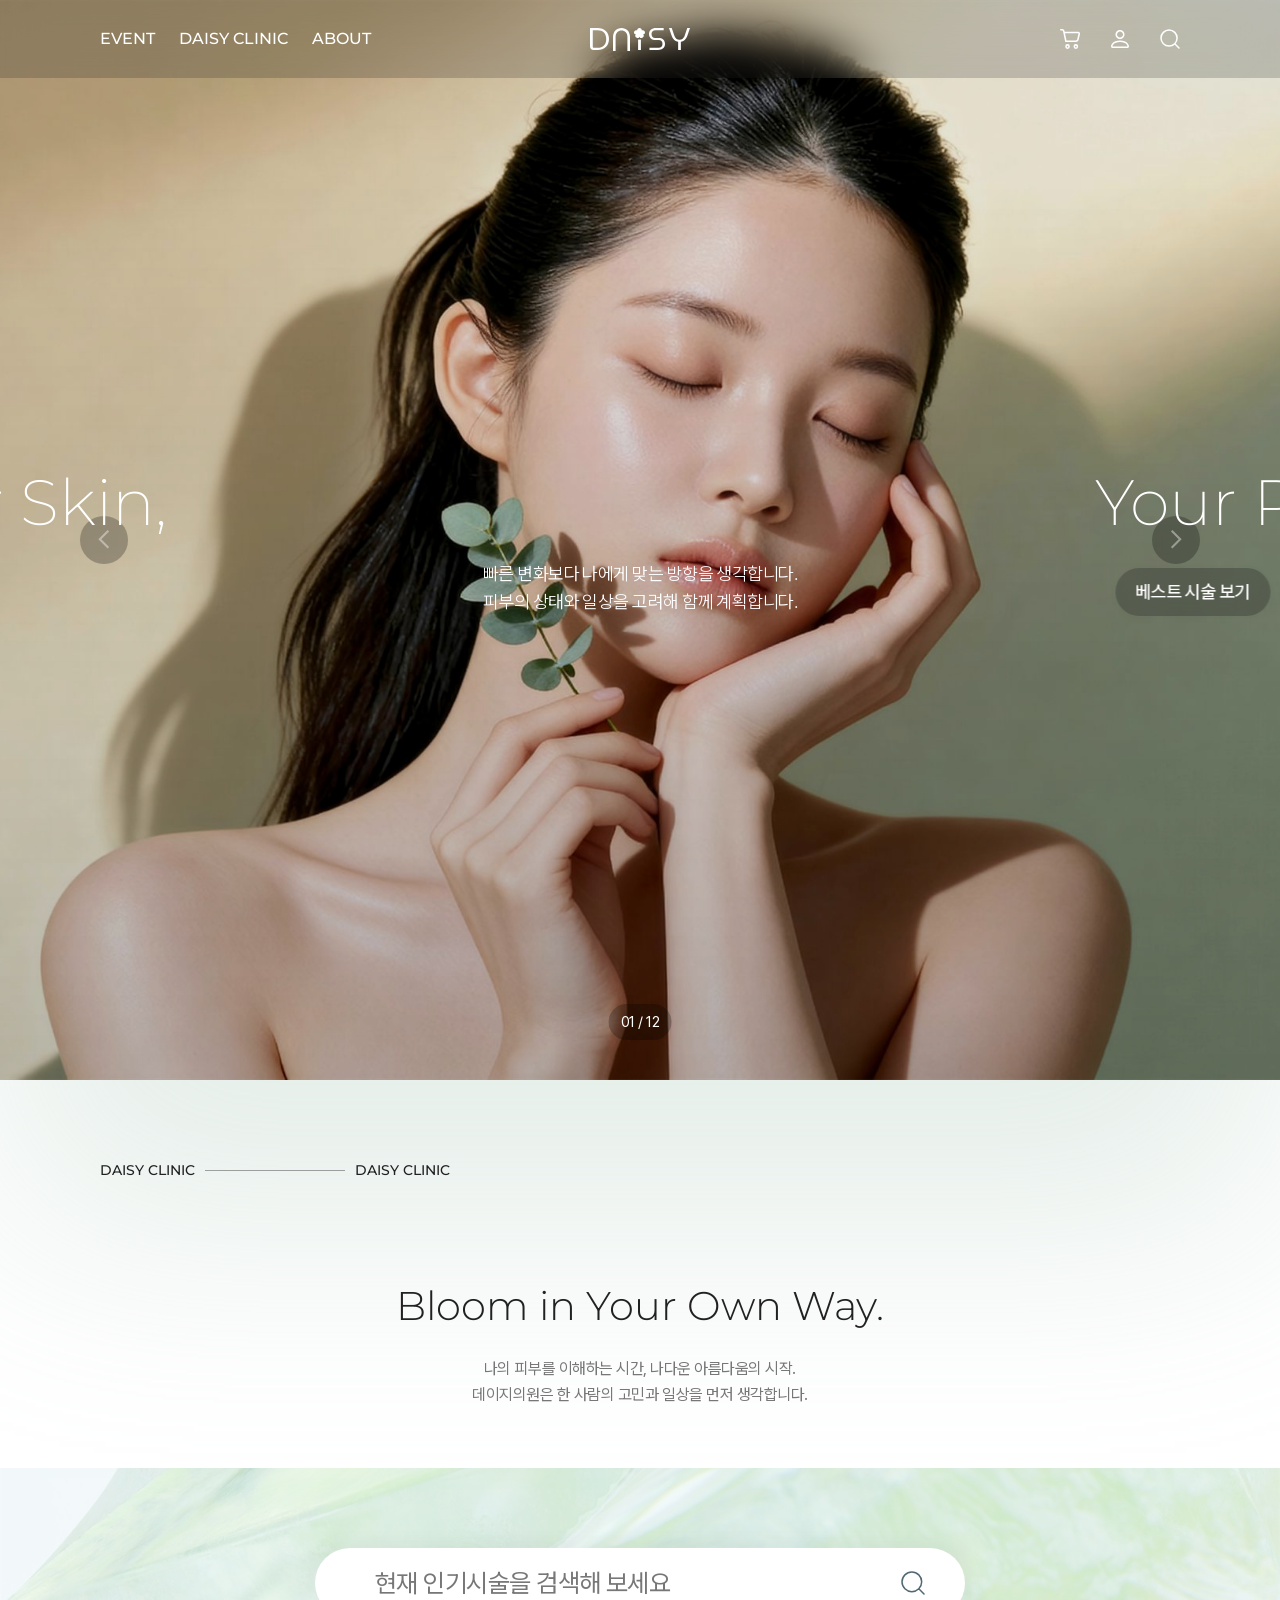
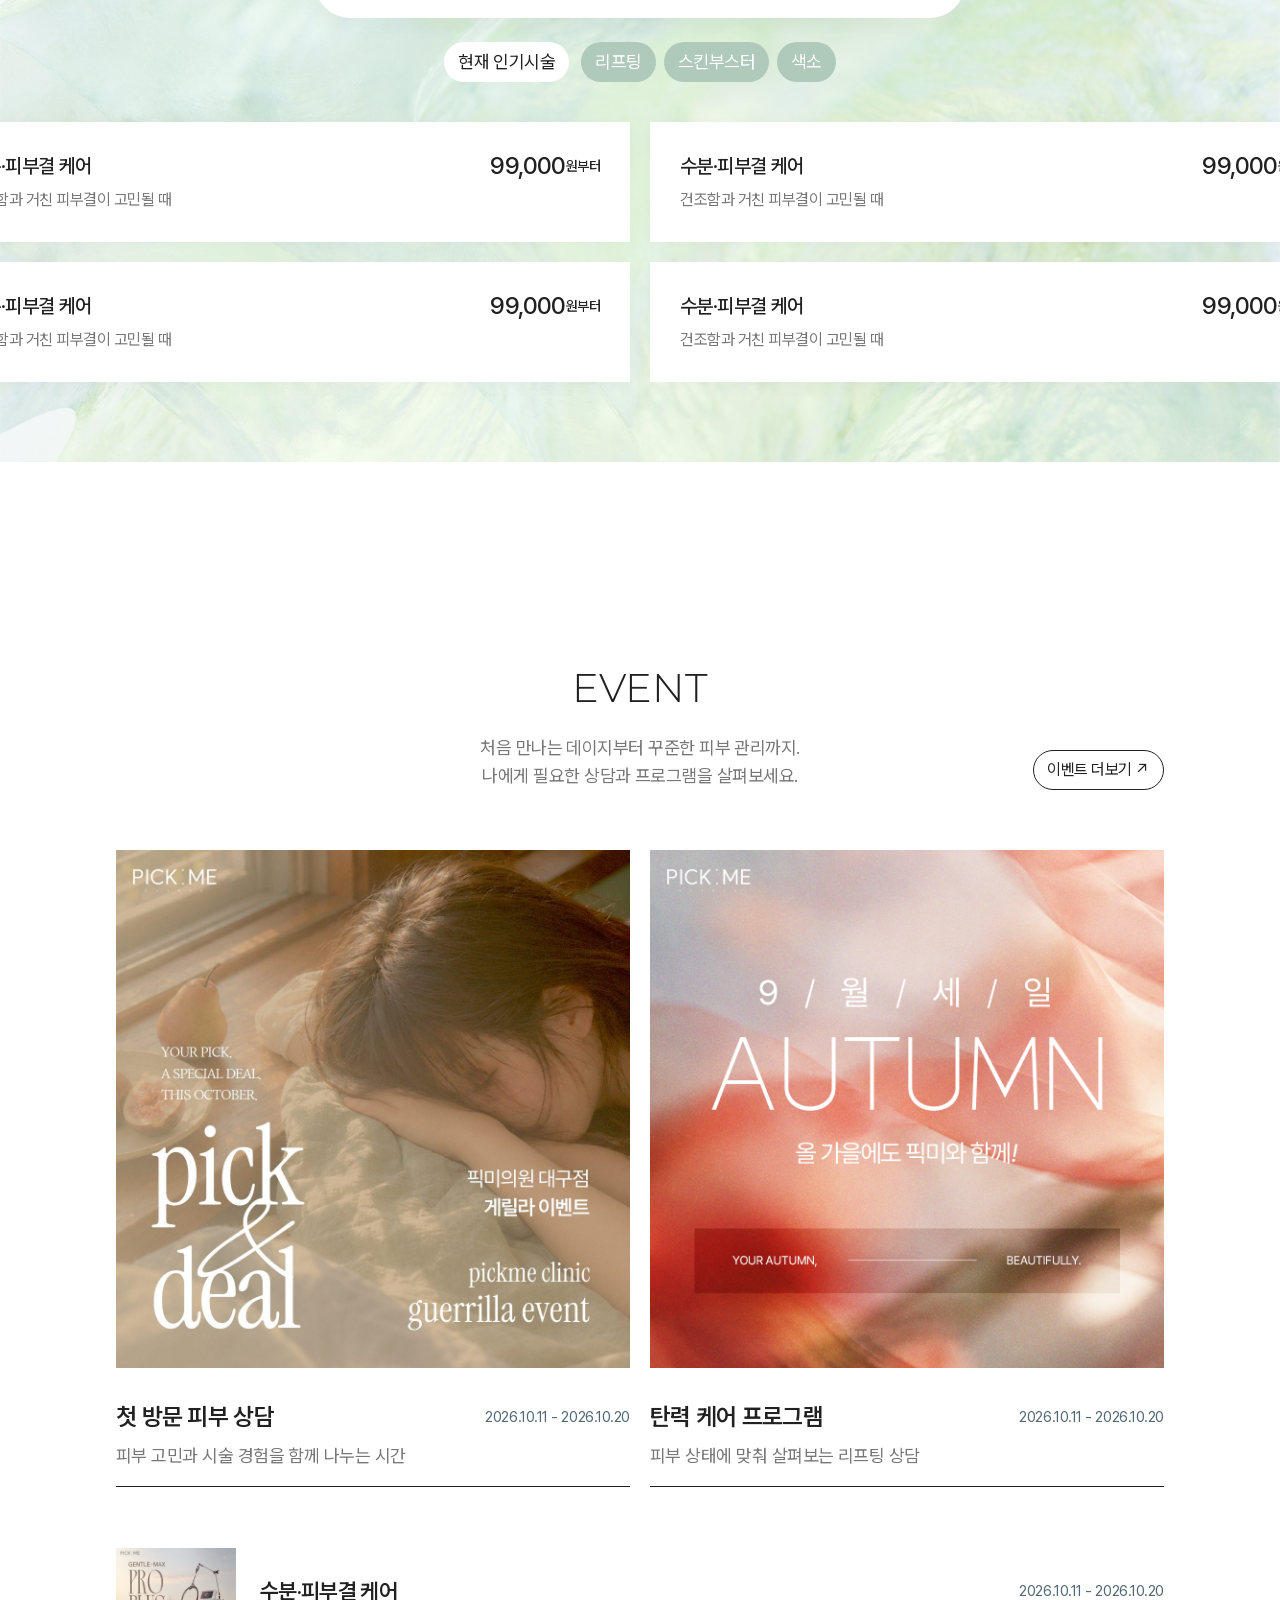
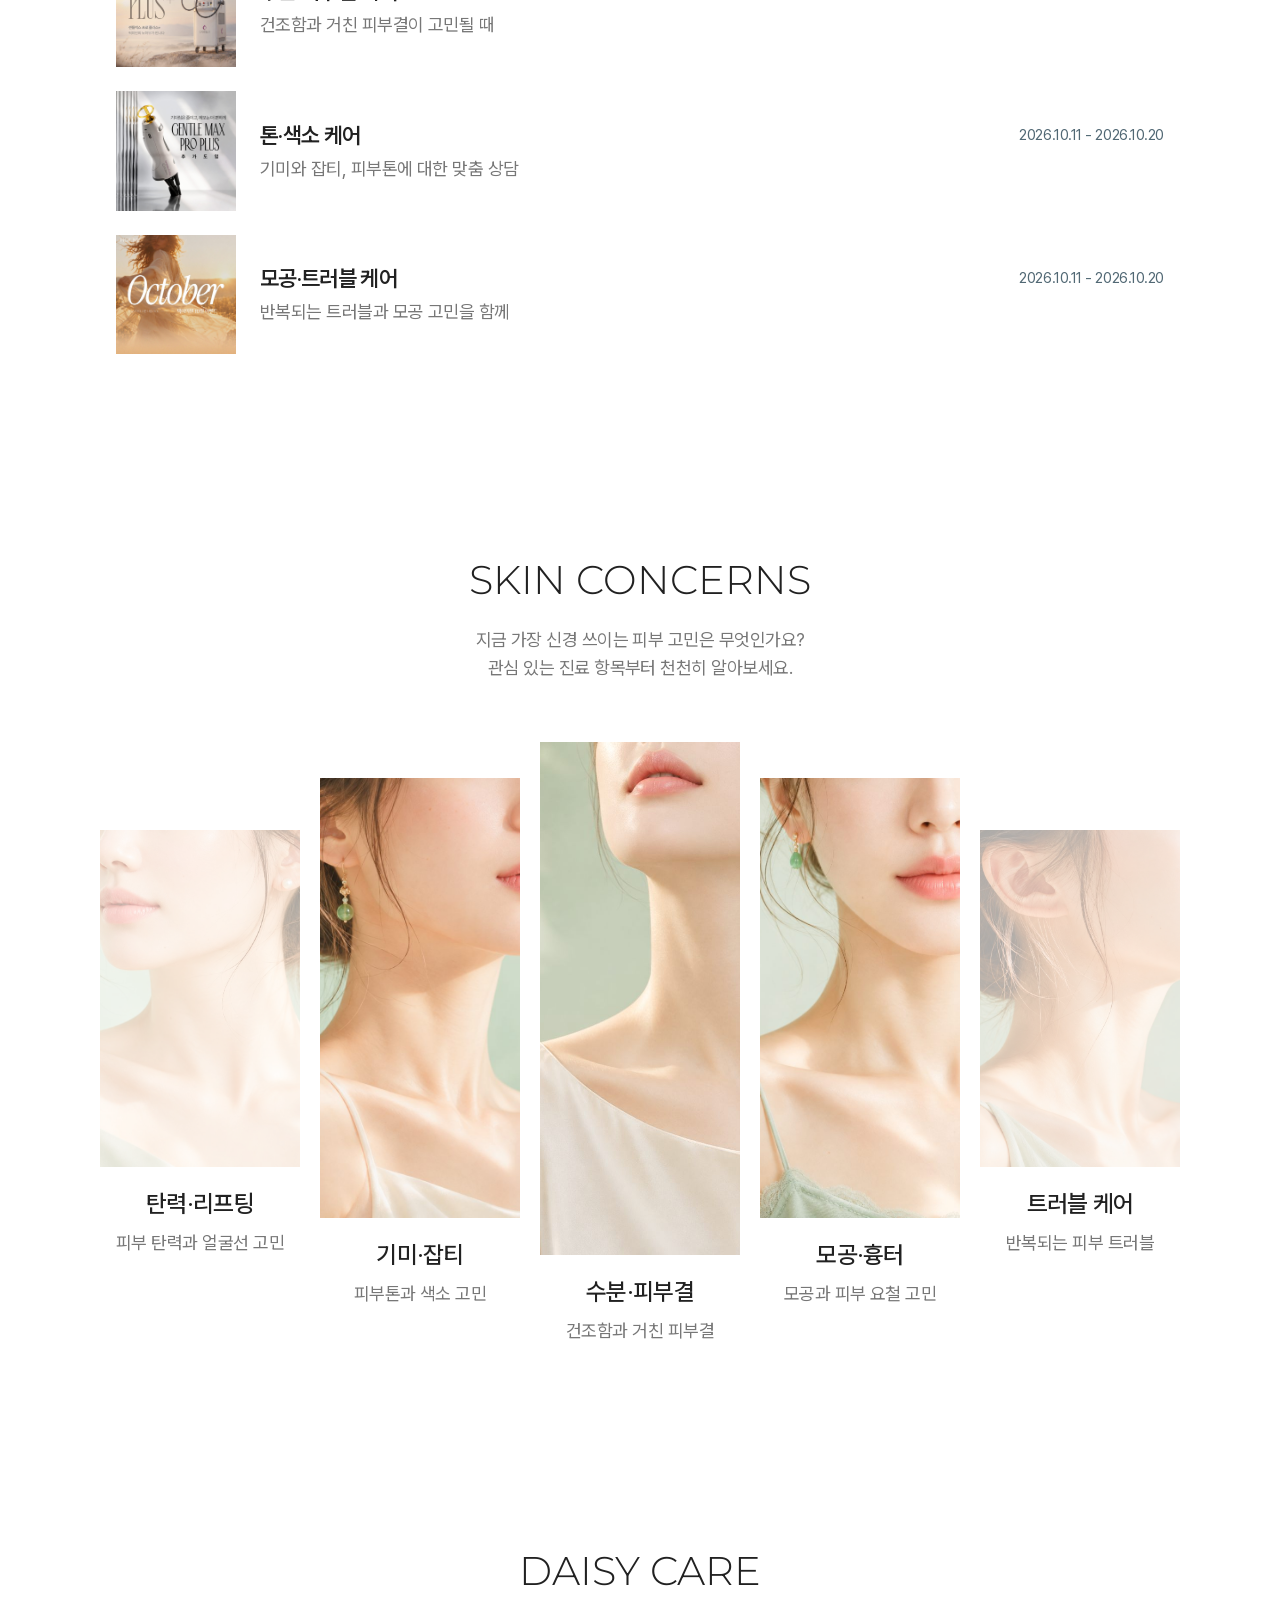
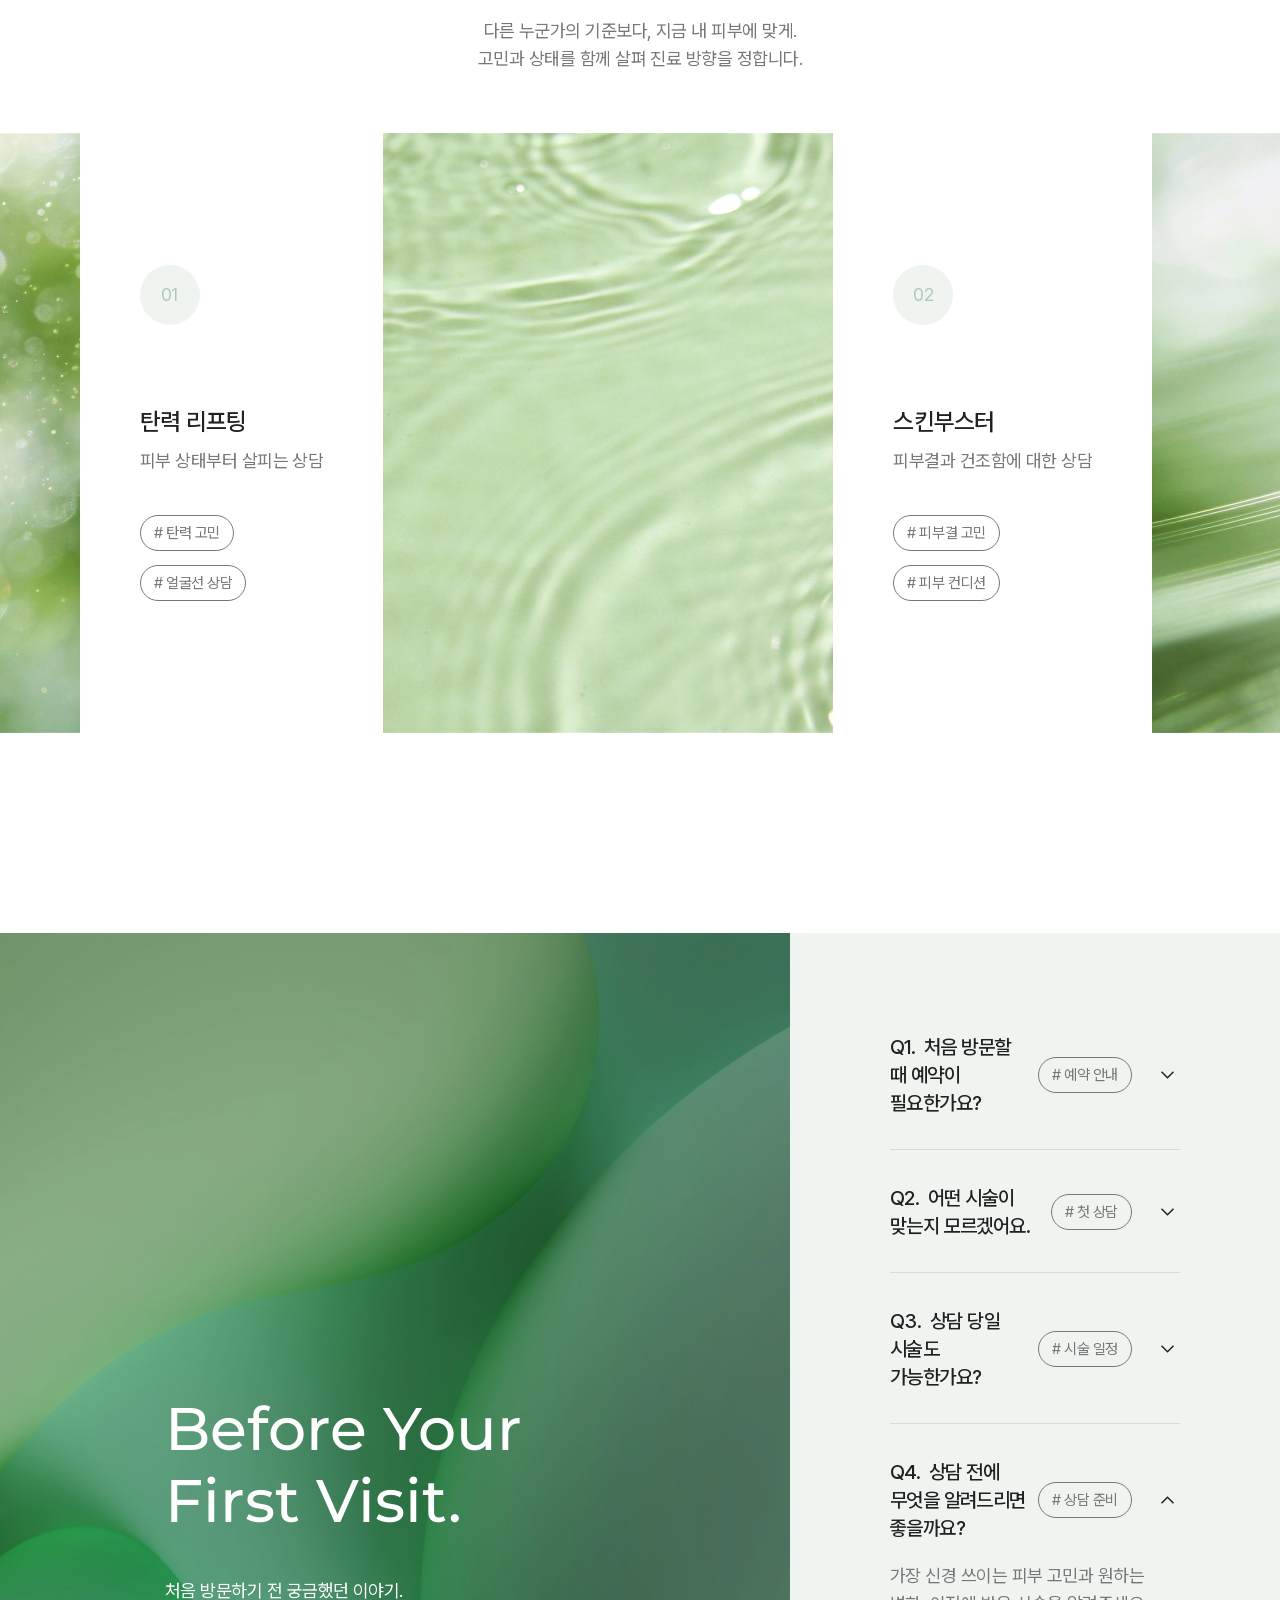
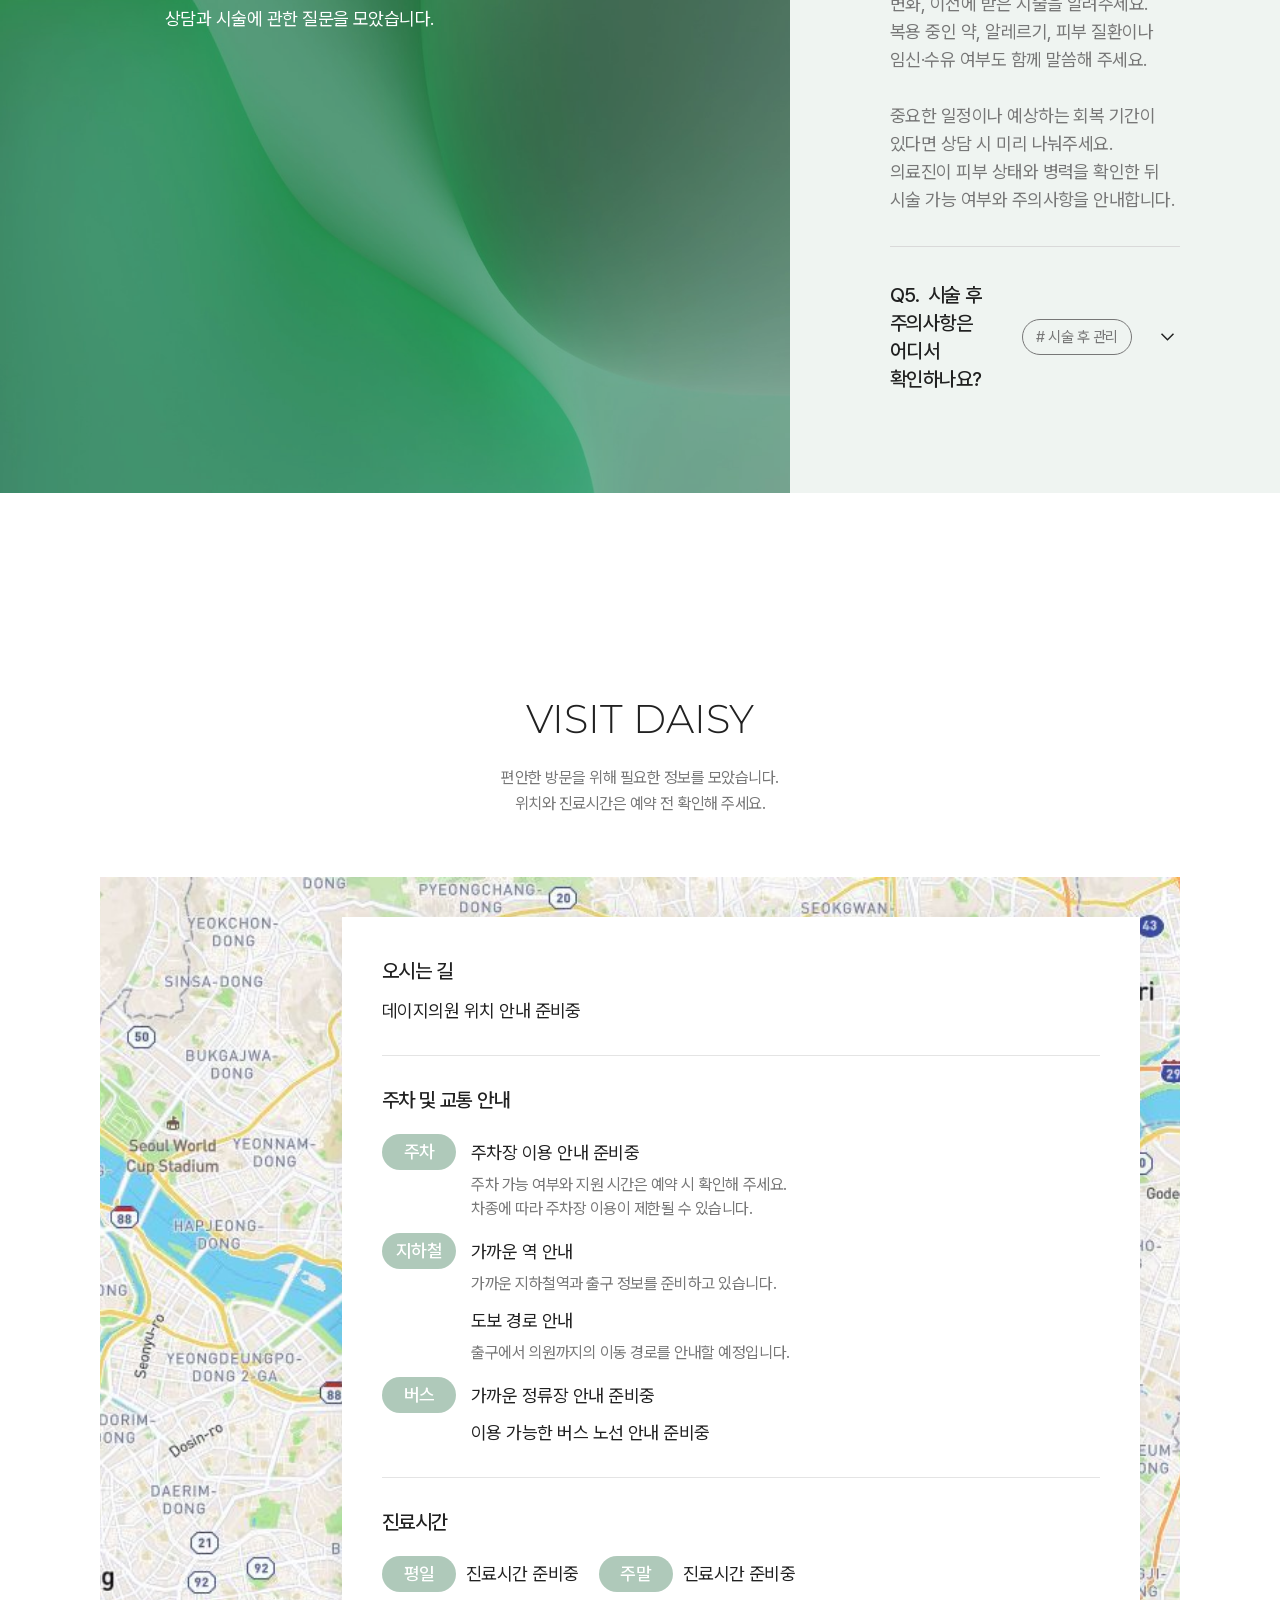
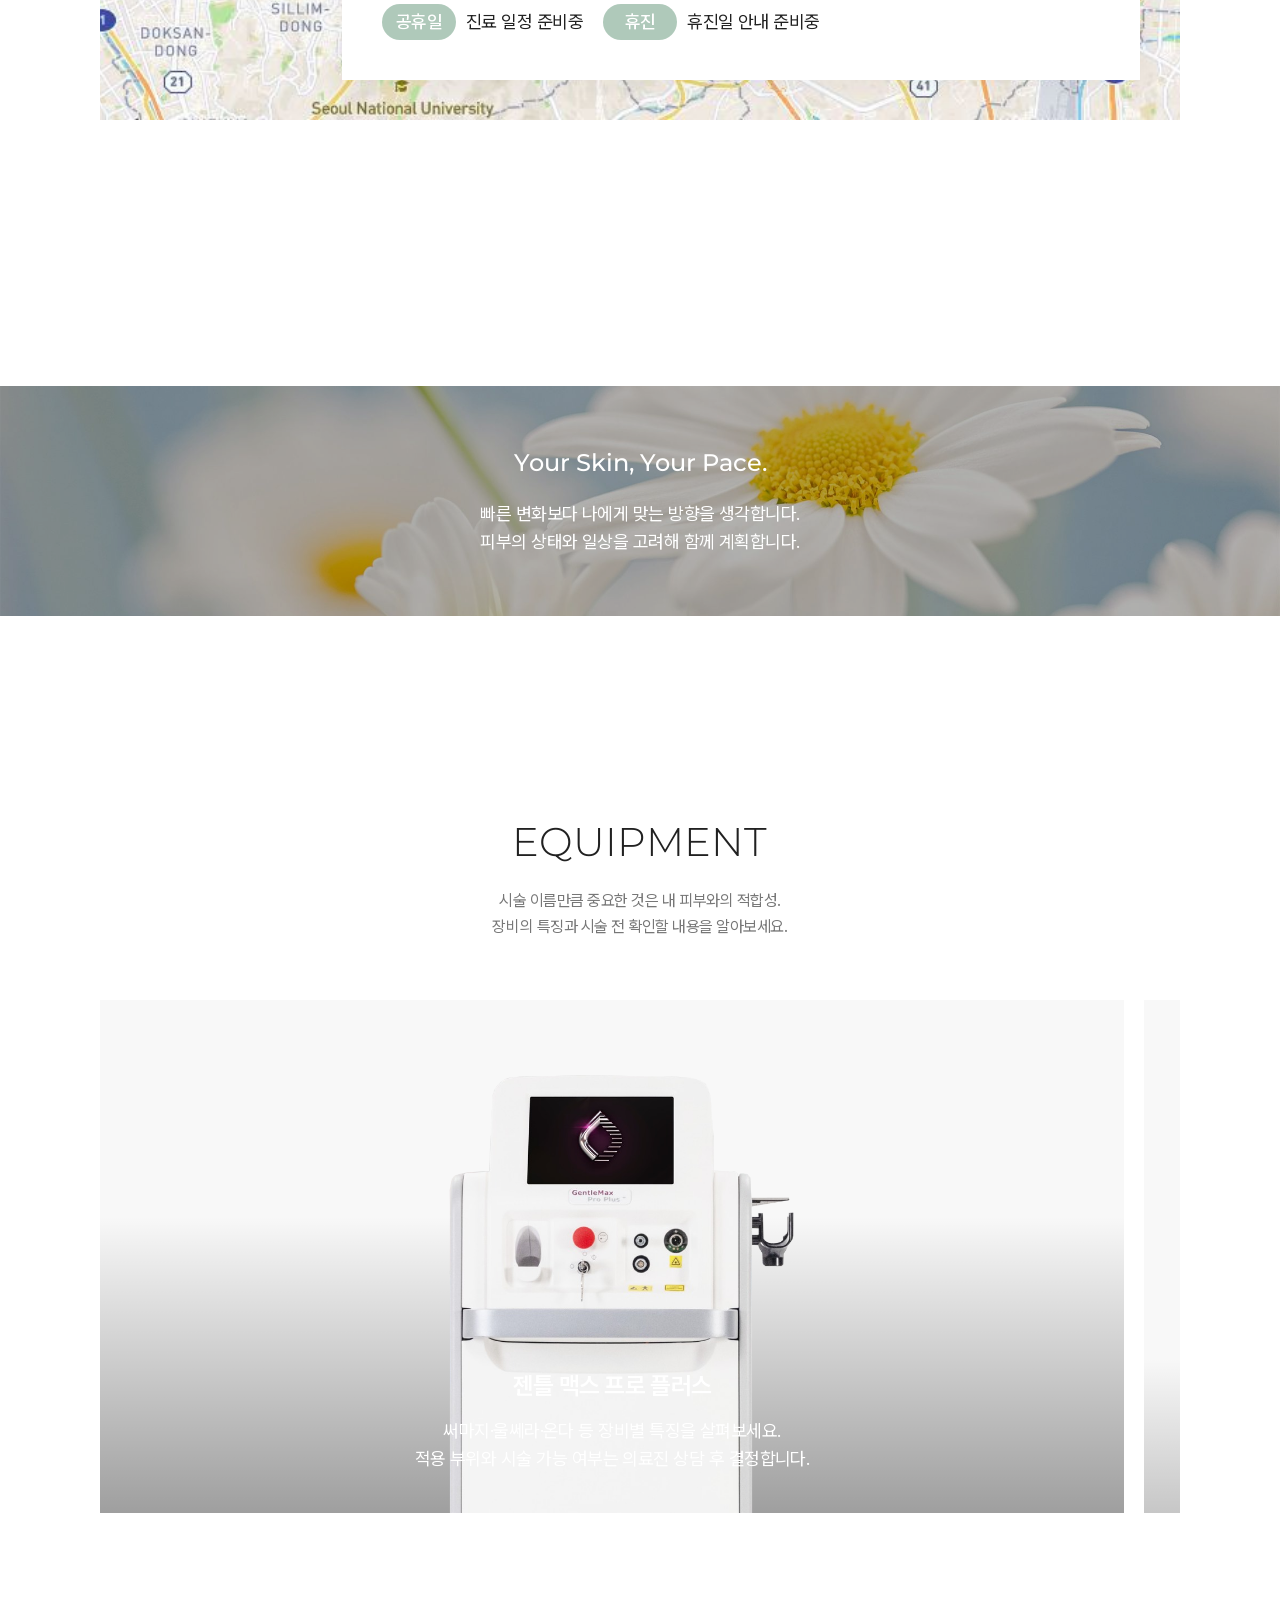
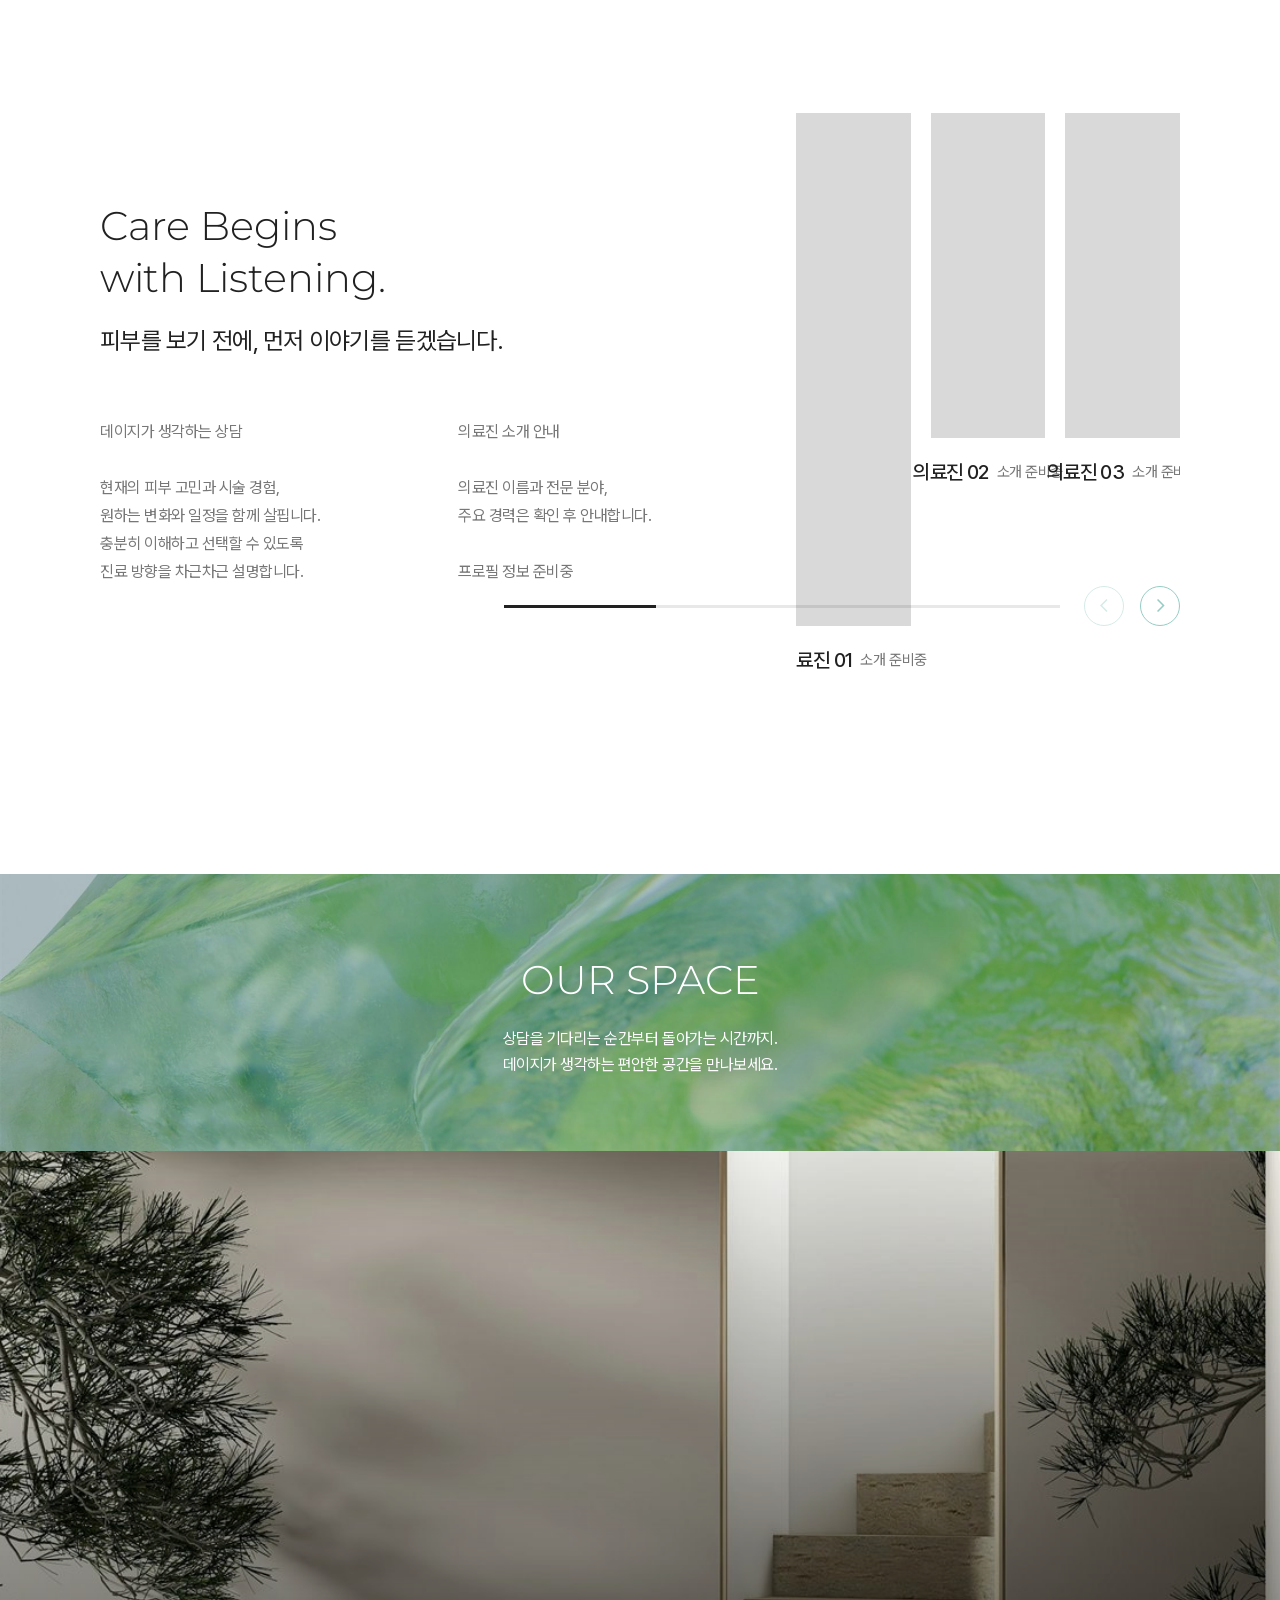
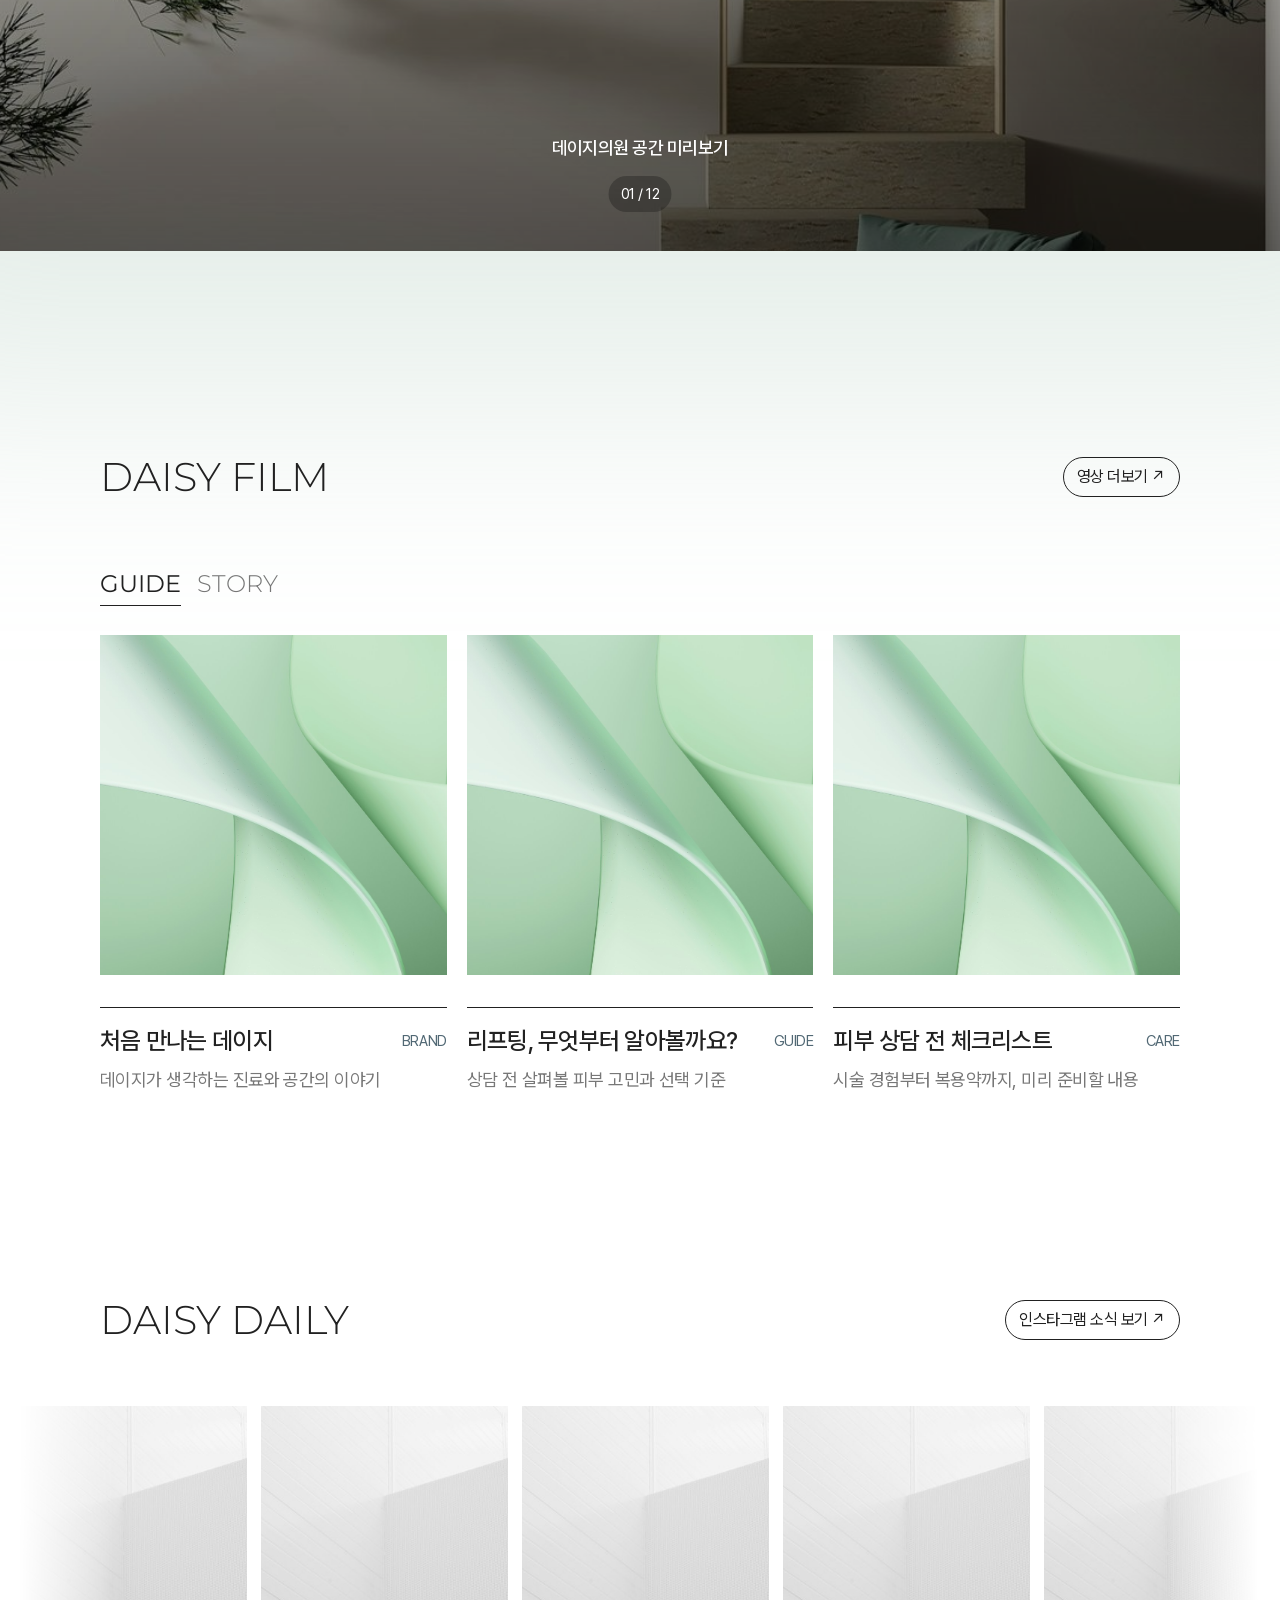
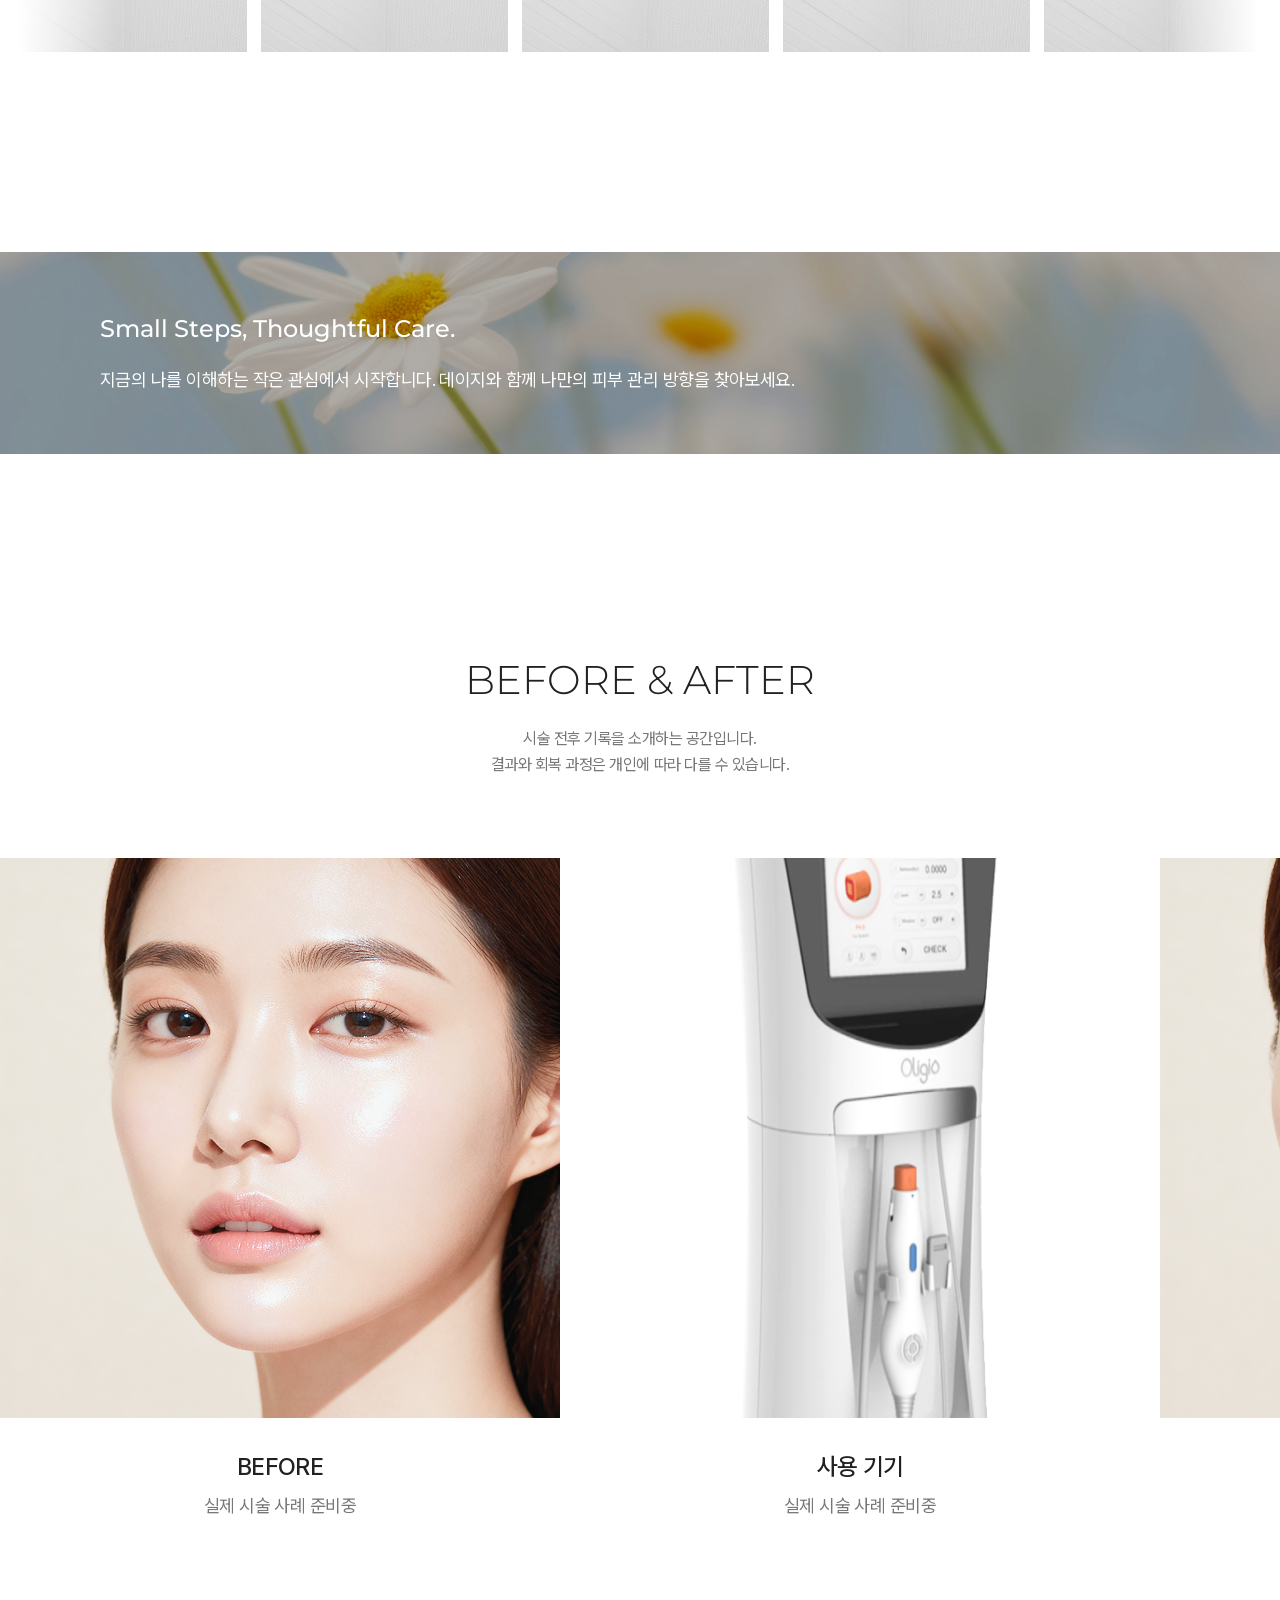
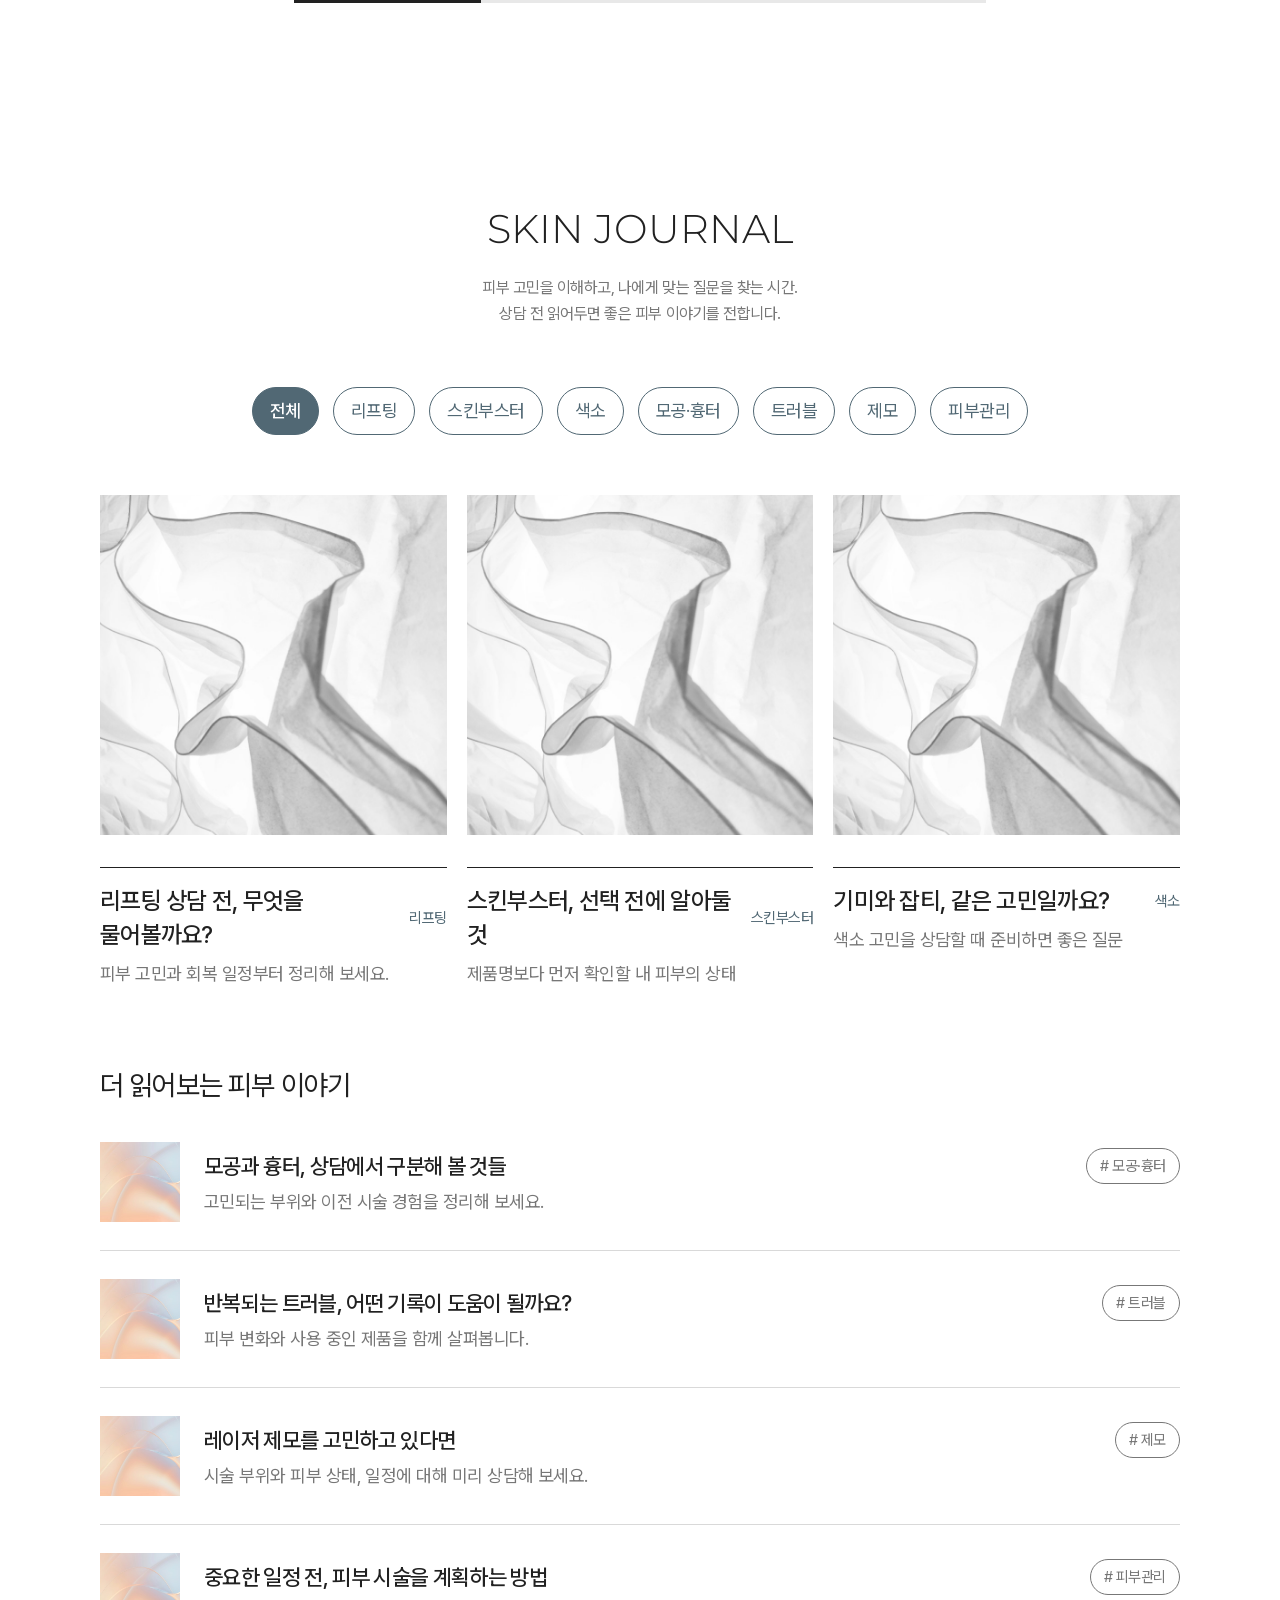
==== html/index.html @ 014fd0fc "최초 커밋" ====
<!doctype html>
<html lang="ko">
<head>
    <meta charset="utf-8">
    <meta http-equiv="X-UA-Compatible" content="IE=edge">
    <meta name="viewport" content="width=device-width, initial-scale=1.0">
    <title>데이지의원</title>
    <meta name="description" content="나의 피부를 이해하는 시간, 나다운 아름다움의 시작. 데이지의원">
    <link rel="stylesheet" href="../assets/style.css">
    <script src="../assets/js/jquery-3.7.1.js"></script>
    <script src="../assets/js/plugin/swiper/swiper.min.js"></script>
    <script src="../assets/js/plugin/lenis/lenis.min.js"></script>
    <script src="../assets/js/daisy.js"></script>
</head>
<body>
    <div id="skipMenu" class="skip-menu">
        <a href="#container">본문 바로가기</a>
    </div>
    <div id="wrapper" class="wrapper">
        <header id="header" class="dy-header">
            <div class="dy-header-bar">
                <nav class="dy-gnb" aria-label="주요 메뉴">
                    <ul class="dy-gnb-list">
                        <li class="dy-gnb-item" data-sub="event"><a href="#event" class="dy-gnb-link">EVENT</a></li>
                        <li class="dy-gnb-item" data-sub="intro"><a href="#intro" class="dy-gnb-link">DAISY CLINIC</a></li>
                        <li class="dy-gnb-item" data-sub="about"><a href="#care" class="dy-gnb-link">ABOUT</a></li>
                    </ul>
                </nav>
                <h1 class="dy-logo">
                    <a href="./index.html" aria-label="데이지의원 홈">
                        <img src="../assets/images/common/logo_01.svg" alt="" class="logo-01">
                        <img src="../assets/images/common/logo_02.svg" alt="" class="logo-02">
                        <img src="../assets/images/common/logo_03.svg" alt="" class="logo-03">
                        <img src="../assets/images/common/logo_04.svg" alt="" class="logo-04">
                        <img src="../assets/images/common/logo_05.svg" alt="" class="logo-05">
                    </a>
                </h1>
                <ul class="dy-util-list">
                    <li><a href="#" class="dy-util-link"><img src="../assets/images/common/ico_cart.svg" alt=""><span class="blind">장바구니</span></a></li>
                    <li><a href="#" class="dy-util-link"><img src="../assets/images/common/ico_user.svg" alt=""><span class="blind">마이페이지</span></a></li>
                    <li><a href="#" class="dy-util-link"><img src="../assets/images/common/ico_search_gnb.svg" alt=""><span class="blind">검색</span></a></li>
                </ul>
            </div>
            <div class="dy-gnb-sub">
                <ul class="dy-gnb-sub-list" data-sub="event">
                    <li class="dy-gnb-sub-item on"><a href="#care">수분·피부결 케어</a></li>
                    <li class="dy-gnb-sub-item"><a href="#care">수분·피부결 케어</a></li>
                    <li class="dy-gnb-sub-item"><a href="#care">수분·피부결 케어</a></li>
                    <li class="dy-gnb-sub-item"><a href="#care">수분·피부결 케어</a></li>
                    <li class="dy-gnb-sub-item"><a href="#care">수분·피부결 케어</a></li>
                </ul>
                <ul class="dy-gnb-sub-list" data-sub="intro">
                    <li class="dy-gnb-sub-item on"><a href="#care">수분·피부결 케어</a></li>
                    <li class="dy-gnb-sub-item"><a href="#care">수분·피부결 케어</a></li>
                    <li class="dy-gnb-sub-item"><a href="#care">수분·피부결 케어</a></li>
                    <li class="dy-gnb-sub-item"><a href="#care">수분·피부결 케어</a></li>
                    <li class="dy-gnb-sub-item"><a href="#care">수분·피부결 케어</a></li>
                </ul>
                <ul class="dy-gnb-sub-list" data-sub="about">
                    <li class="dy-gnb-sub-item on"><a href="#care">수분·피부결 케어</a></li>
                    <li class="dy-gnb-sub-item"><a href="#care">수분·피부결 케어</a></li>
                    <li class="dy-gnb-sub-item"><a href="#care">수분·피부결 케어</a></li>
                    <li class="dy-gnb-sub-item"><a href="#care">수분·피부결 케어</a></li>
                    <li class="dy-gnb-sub-item"><a href="#care">수분·피부결 케어</a></li>
                </ul>
            </div>
        </header>

        <main id="container" class="container">
            <!-- 01 메인 배너 -->
            <section class="sect-dy-visual">
                <div class="swiper-container dy-visual-slider">
                    <ul class="swiper-wrapper dy-visual-list">
                        <li class="swiper-slide dy-visual-item"><img src="../assets/images/main/main_visual.jpg" alt="데이지의원 메인 비주얼"></li>
                        <li class="swiper-slide dy-visual-item"><img src="../assets/images/main/main_visual.jpg" alt="데이지의원 메인 비주얼"></li>
                        <li class="swiper-slide dy-visual-item"><img src="../assets/images/main/main_visual.jpg" alt="데이지의원 메인 비주얼"></li>
                        <li class="swiper-slide dy-visual-item"><img src="../assets/images/main/main_visual.jpg" alt="데이지의원 메인 비주얼"></li>
                        <li class="swiper-slide dy-visual-item"><img src="../assets/images/main/main_visual.jpg" alt="데이지의원 메인 비주얼"></li>
                        <li class="swiper-slide dy-visual-item"><img src="../assets/images/main/main_visual.jpg" alt="데이지의원 메인 비주얼"></li>
                        <li class="swiper-slide dy-visual-item"><img src="../assets/images/main/main_visual.jpg" alt="데이지의원 메인 비주얼"></li>
                        <li class="swiper-slide dy-visual-item"><img src="../assets/images/main/main_visual.jpg" alt="데이지의원 메인 비주얼"></li>
                        <li class="swiper-slide dy-visual-item"><img src="../assets/images/main/main_visual.jpg" alt="데이지의원 메인 비주얼"></li>
                        <li class="swiper-slide dy-visual-item"><img src="../assets/images/main/main_visual.jpg" alt="데이지의원 메인 비주얼"></li>
                        <li class="swiper-slide dy-visual-item"><img src="../assets/images/main/main_visual.jpg" alt="데이지의원 메인 비주얼"></li>
                        <li class="swiper-slide dy-visual-item"><img src="../assets/images/main/main_visual.jpg" alt="데이지의원 메인 비주얼"></li>
                    </ul>
                </div>
                <button type="button" class="dy-visual-btn dy-visual-prev"><span class="blind">이전 배너</span></button>
                <button type="button" class="dy-visual-btn dy-visual-next"><span class="blind">다음 배너</span></button>
                <p class="dy-count dy-visual-count"><span class="cur">01</span> / <span class="total">12</span></p>
                <div class="dy-visual-txt">
                    <div class="dy-visual-tit">
                        <p class="tit">Your Skin,</p>
                        <p class="tit">Your Pace.</p>
                    </div>
                    <p class="txt">빠른 변화보다 나에게 맞는 방향을 생각합니다.<br>피부의 상태와 일상을 고려해 함께 계획합니다.</p>
                    <div class="dy-visual-btn-area">
                        <a href="#event" class="dy-btn-glass dy-btn-glass-dark">베스트 시술 보기</a>
                        <a href="#visit" class="dy-btn-glass dy-btn-glass-white">상담 예약하기</a>
                    </div>
                </div>
            </section>

            <div class="dy-brand-line" aria-hidden="true">
                <span>DAISY CLINIC</span>
                <i></i>
                <span>DAISY CLINIC</span>
            </div>

            <!-- 02 의원 소개 -->
            <section id="intro" class="sect-dy-intro">
                <div class="dy-tit-area">
                    <h2 class="dy-tit">Bloom in Your Own Way.</h2>
                    <p class="dy-sub dy-sub-sm">나의 피부를 이해하는 시간, 나다운 아름다움의 시작.<br>데이지의원은 한 사람의 고민과 일상을 먼저 생각합니다.</p>
                </div>
                <div class="dy-intro-area">
                    <img src="../assets/images/main/intro_bg.jpg" alt="" class="dy-intro-bg">
                    <div class="dy-intro-search-area">
                        <form class="dy-search" action="#" onsubmit="return false;">
                            <label for="dySearch" class="blind">인기시술 검색</label>
                            <input type="text" id="dySearch" class="dy-search-inp" placeholder="현재 인기시술을 검색해 보세요">
                            <button type="submit" class="dy-search-btn"><img src="../assets/images/common/ico_search.svg" alt="검색"></button>
                        </form>
                        <div class="dy-chip-area">
                            <span class="dy-chip dy-chip-white">현재 인기시술</span>
                            <ul class="dy-chip-list">
                                <li><button type="button" class="dy-chip dy-chip-sage">리프팅</button></li>
                                <li><button type="button" class="dy-chip dy-chip-sage">스킨부스터</button></li>
                                <li><button type="button" class="dy-chip dy-chip-sage">색소</button></li>
                            </ul>
                        </div>
                    </div>
                    <ul class="dy-price-list">
                        <li class="dy-price-item">
                            <div class="dy-price-head">
                                <p class="tit">수분·피부결 케어</p>
                                <p class="price"><strong>99,000</strong><span>원부터</span></p>
                            </div>
                            <p class="txt">건조함과 거친 피부결이 고민될 때</p>
                        </li>
                        <li class="dy-price-item">
                            <div class="dy-price-head">
                                <p class="tit">수분·피부결 케어</p>
                                <p class="price"><strong>99,000</strong><span>원부터</span></p>
                            </div>
                            <p class="txt">건조함과 거친 피부결이 고민될 때</p>
                        </li>
                        <li class="dy-price-item">
                            <div class="dy-price-head">
                                <p class="tit">수분·피부결 케어</p>
                                <p class="price"><strong>99,000</strong><span>원부터</span></p>
                            </div>
                            <p class="txt">건조함과 거친 피부결이 고민될 때</p>
                        </li>
                        <li class="dy-price-item">
                            <div class="dy-price-head">
                                <p class="tit">수분·피부결 케어</p>
                                <p class="price"><strong>99,000</strong><span>원부터</span></p>
                            </div>
                            <p class="txt">건조함과 거친 피부결이 고민될 때</p>
                        </li>
                    </ul>
                </div>
            </section>

            <!-- 03 이벤트 -->
            <section id="event" class="sect-dy-event">
                <div class="dy-event-inner">
                    <div class="dy-tit-area dy-event-head">
                        <h2 class="dy-tit">EVENT</h2>
                        <p class="dy-sub">처음 만나는 데이지부터 꾸준한 피부 관리까지.<br>나에게 필요한 상담과 프로그램을 살펴보세요.</p>
                        <a href="#" class="dy-btn-line">이벤트 더보기 ↗</a>
                    </div>
                    <div class="swiper-container dy-event-slider">
                        <ul class="swiper-wrapper dy-event-list">
                            <li class="swiper-slide dy-event-item">
                                <a href="#">
                                    <div class="img-area"><img src="../assets/images/main/event_card01.jpg" alt="첫 방문 피부 상담"></div>
                                    <div class="txt-area">
                                        <div class="top"><p class="tit">첫 방문 피부 상담</p><span class="date">2026.10.11 - 2026.10.20</span></div>
                                        <p class="txt">피부 고민과 시술 경험을 함께 나누는 시간</p>
                                    </div>
                                </a>
                            </li>
                            <li class="swiper-slide dy-event-item">
                                <a href="#">
                                    <div class="img-area"><img src="../assets/images/main/event_card02.png" alt="탄력 케어 프로그램"></div>
                                    <div class="txt-area">
                                        <div class="top"><p class="tit">탄력 케어 프로그램</p><span class="date">2026.10.11 - 2026.10.20</span></div>
                                        <p class="txt">피부 상태에 맞춰 살펴보는 리프팅 상담</p>
                                    </div>
                                </a>
                            </li>
                            <li class="swiper-slide dy-event-item">
                                <a href="#">
                                    <div class="img-area"><img src="../assets/images/main/event_card02.png" alt="탄력 케어 프로그램"></div>
                                    <div class="txt-area">
                                        <div class="top"><p class="tit">탄력 케어 프로그램</p><span class="date">2026.10.11 - 2026.10.20</span></div>
                                        <p class="txt">피부 상태에 맞춰 살펴보는 리프팅 상담</p>
                                    </div>
                                </a>
                            </li>
                            <li class="swiper-slide dy-event-item">
                                <a href="#">
                                    <div class="img-area"><img src="../assets/images/main/event_card01.jpg" alt="첫 방문 피부 상담"></div>
                                    <div class="txt-area">
                                        <div class="top"><p class="tit">첫 방문 피부 상담</p><span class="date">2026.10.11 - 2026.10.20</span></div>
                                        <p class="txt">피부 고민과 시술 경험을 함께 나누는 시간</p>
                                    </div>
                                </a>
                            </li>
                            <li class="swiper-slide dy-event-item">
                                <a href="#">
                                    <div class="img-area"><img src="../assets/images/main/event_card01.jpg" alt="첫 방문 피부 상담"></div>
                                    <div class="txt-area">
                                        <div class="top"><p class="tit">첫 방문 피부 상담</p><span class="date">2026.10.11 - 2026.10.20</span></div>
                                        <p class="txt">피부 고민과 시술 경험을 함께 나누는 시간</p>
                                    </div>
                                </a>
                            </li>
                            <li class="swiper-slide dy-event-item">
                                <a href="#">
                                    <div class="img-area"><img src="../assets/images/main/event_card02.png" alt="탄력 케어 프로그램"></div>
                                    <div class="txt-area">
                                        <div class="top"><p class="tit">탄력 케어 프로그램</p><span class="date">2026.10.11 - 2026.10.20</span></div>
                                        <p class="txt">피부 상태에 맞춰 살펴보는 리프팅 상담</p>
                                    </div>
                                </a>
                            </li>
                        </ul>
                    </div>
                    <ul class="dy-event-row-list">
                        <li class="dy-event-row">
                            <a href="#">
                                <div class="img-area"><img src="../assets/images/main/event_row01.jpg" alt="수분·피부결 케어"></div>
                                <div class="txt-area">
                                    <div class="top"><p class="tit">수분·피부결 케어</p><span class="date">2026.10.11 - 2026.10.20</span></div>
                                    <p class="txt">건조함과 거친 피부결이 고민될 때</p>
                                </div>
                            </a>
                        </li>
                        <li class="dy-event-row">
                            <a href="#">
                                <div class="img-area"><img src="../assets/images/main/event_row02.jpg" alt="톤·색소 케어"></div>
                                <div class="txt-area">
                                    <div class="top"><p class="tit">톤·색소 케어</p><span class="date">2026.10.11 - 2026.10.20</span></div>
                                    <p class="txt">기미와 잡티, 피부톤에 대한 맞춤 상담</p>
                                </div>
                            </a>
                        </li>
                        <li class="dy-event-row">
                            <a href="#">
                                <div class="img-area"><img src="../assets/images/main/event_row03.jpg" alt="모공·트러블 케어"></div>
                                <div class="txt-area">
                                    <div class="top"><p class="tit">모공·트러블 케어</p><span class="date">2026.10.11 - 2026.10.20</span></div>
                                    <p class="txt">반복되는 트러블과 모공 고민을 함께</p>
                                </div>
                            </a>
                        </li>
                    </ul>
                </div>
            </section>

            <!-- 04 피부 고민별 진료 -->
            <section class="sect-dy-concern">
                <div class="dy-inner">
                    <div class="dy-tit-area">
                        <h2 class="dy-tit">SKIN CONCERNS</h2>
                        <p class="dy-sub">지금 가장 신경 쓰이는 피부 고민은 무엇인가요?<br>관심 있는 진료 항목부터 천천히 알아보세요.</p>
                    </div>
                    <div class="swiper-container dy-concern-slider">
                        <ul class="swiper-wrapper dy-concern-list">
                            <li class="swiper-slide dy-concern-item">
                                <a href="#">
                                    <div class="img-area"><img src="../assets/images/main/concern_01.jpg" alt="탄력·리프팅"></div>
                                    <div class="txt-area"><p class="tit">탄력·리프팅</p><p class="txt">피부 탄력과 얼굴선 고민</p></div>
                                </a>
                            </li>
                            <li class="swiper-slide dy-concern-item">
                                <a href="#">
                                    <div class="img-area"><img src="../assets/images/main/concern_02.jpg" alt="기미·잡티"></div>
                                    <div class="txt-area"><p class="tit">기미·잡티</p><p class="txt">피부톤과 색소 고민</p></div>
                                </a>
                            </li>
                            <li class="swiper-slide dy-concern-item">
                                <a href="#">
                                    <div class="img-area"><img src="../assets/images/main/concern_03.jpg" alt="수분·피부결"></div>
                                    <div class="txt-area"><p class="tit">수분·피부결</p><p class="txt">건조함과 거친 피부결</p></div>
                                </a>
                            </li>
                            <li class="swiper-slide dy-concern-item">
                                <a href="#">
                                    <div class="img-area"><img src="../assets/images/main/concern_04.jpg" alt="모공·흉터"></div>
                                    <div class="txt-area"><p class="tit">모공·흉터</p><p class="txt">모공과 피부 요철 고민</p></div>
                                </a>
                            </li>
                            <li class="swiper-slide dy-concern-item">
                                <a href="#">
                                    <div class="img-area"><img src="../assets/images/main/concern_05.jpg" alt="트러블 케어"></div>
                                    <div class="txt-area"><p class="tit">트러블 케어</p><p class="txt">반복되는 피부 트러블</p></div>
                                </a>
                            </li>
                            <li class="swiper-slide dy-concern-item">
                                <a href="#">
                                    <div class="img-area"><img src="../assets/images/main/concern_01.jpg" alt="탄력·리프팅"></div>
                                    <div class="txt-area"><p class="tit">탄력·리프팅</p><p class="txt">피부 탄력과 얼굴선 고민</p></div>
                                </a>
                            </li>
                            <li class="swiper-slide dy-concern-item">
                                <a href="#">
                                    <div class="img-area"><img src="../assets/images/main/concern_02.jpg" alt="기미·잡티"></div>
                                    <div class="txt-area"><p class="tit">기미·잡티</p><p class="txt">피부톤과 색소 고민</p></div>
                                </a>
                            </li>
                            <li class="swiper-slide dy-concern-item">
                                <a href="#">
                                    <div class="img-area"><img src="../assets/images/main/concern_03.jpg" alt="수분·피부결"></div>
                                    <div class="txt-area"><p class="tit">수분·피부결</p><p class="txt">건조함과 거친 피부결</p></div>
                                </a>
                            </li>
                            <li class="swiper-slide dy-concern-item">
                                <a href="#">
                                    <div class="img-area"><img src="../assets/images/main/concern_04.jpg" alt="모공·흉터"></div>
                                    <div class="txt-area"><p class="tit">모공·흉터</p><p class="txt">모공과 피부 요철 고민</p></div>
                                </a>
                            </li>
                            <li class="swiper-slide dy-concern-item">
                                <a href="#">
                                    <div class="img-area"><img src="../assets/images/main/concern_05.jpg" alt="트러블 케어"></div>
                                    <div class="txt-area"><p class="tit">트러블 케어</p><p class="txt">반복되는 피부 트러블</p></div>
                                </a>
                            </li>
                        </ul>
                    </div>
                </div>
            </section>

            <!-- 05 데이지 케어 -->
            <section id="care" class="sect-dy-care">
                <div class="dy-tit-area">
                    <h2 class="dy-tit">DAISY CARE</h2>
                    <p class="dy-sub">다른 누군가의 기준보다, 지금 내 피부에 맞게.<br>고민과 상태를 함께 살펴 진료 방향을 정합니다.</p>
                </div>
                <div class="swiper-container dy-care-slider">
                    <ul class="swiper-wrapper dy-care-list">
                        <li class="swiper-slide dy-care-item on">
                            <div class="txt-area">
                                <span class="num">01</span>
                                <div class="cont">
                                    <div class="top"><p class="tit">탄력 리프팅</p><p class="txt">피부 상태부터 살피는 상담</p></div>
                                    <ul class="dy-tag-list">
                                        <li class="dy-tag"># 탄력 고민</li>
                                        <li class="dy-tag"># 얼굴선 상담</li>
                                    </ul>
                                </div>
                            </div>
                            <div class="img-area"><img src="../assets/images/main/care_01.jpg" alt="탄력 리프팅"></div>
                        </li>
                        <li class="swiper-slide dy-care-item on">
                            <div class="txt-area">
                                <span class="num">02</span>
                                <div class="cont">
                                    <div class="top"><p class="tit">스킨부스터</p><p class="txt">피부결과 건조함에 대한 상담</p></div>
                                    <ul class="dy-tag-list">
                                        <li class="dy-tag"># 피부결 고민</li>
                                        <li class="dy-tag"># 피부 컨디션</li>
                                    </ul>
                                </div>
                            </div>
                            <div class="img-area"><img src="../assets/images/main/care_02.jpg" alt="스킨부스터"></div>
                        </li>
                        <li class="swiper-slide dy-care-item">
                            <div class="txt-area">
                                <span class="num">03</span>
                                <div class="cont">
                                    <div class="top"><p class="tit">테스트</p><p class="txt">피부결과 건조함에 대한 상담</p></div>
                                    <ul class="dy-tag-list">
                                        <li class="dy-tag"># 피부결 고민</li>
                                        <li class="dy-tag"># 피부 컨디션</li>
                                    </ul>
                                </div>
                            </div>
                            <div class="img-area"><img src="../assets/images/main/care_03.jpg" alt=""></div>
                        </li>
                        <li class="swiper-slide dy-care-item">
                            <div class="txt-area">
                                <span class="num">04</span>
                                <div class="cont">
                                    <div class="top"><p class="tit">탄력 리프팅</p><p class="txt">피부 상태부터 살피는 상담</p></div>
                                    <ul class="dy-tag-list">
                                        <li class="dy-tag"># 탄력 고민</li>
                                        <li class="dy-tag"># 얼굴선 상담</li>
                                    </ul>
                                </div>
                            </div>
                            <div class="img-area"><img src="../assets/images/main/care_01.jpg" alt="탄력 리프팅"></div>
                        </li>
                        <li class="swiper-slide dy-care-item">
                            <div class="txt-area">
                                <span class="num">05</span>
                                <div class="cont">
                                    <div class="top"><p class="tit">스킨부스터</p><p class="txt">피부결과 건조함에 대한 상담</p></div>
                                    <ul class="dy-tag-list">
                                        <li class="dy-tag"># 피부결 고민</li>
                                        <li class="dy-tag"># 피부 컨디션</li>
                                    </ul>
                                </div>
                            </div>
                            <div class="img-area"><img src="../assets/images/main/care_02.jpg" alt="스킨부스터"></div>
                        </li>
                        <li class="swiper-slide dy-care-item">
                            <div class="txt-area">
                                <span class="num">06</span>
                                <div class="cont">
                                    <div class="top"><p class="tit">테스트</p><p class="txt">피부결과 건조함에 대한 상담</p></div>
                                    <ul class="dy-tag-list">
                                        <li class="dy-tag"># 피부결 고민</li>
                                        <li class="dy-tag"># 피부 컨디션</li>
                                    </ul>
                                </div>
                            </div>
                            <div class="img-area"><img src="../assets/images/main/care_03.jpg" alt=""></div>
                        </li>
                    </ul>
                </div>
            </section>

            <!-- 06 자주 묻는 질문 -->
            <section class="sect-dy-faq">
                <div class="dy-faq-visual">
                    <img src="../assets/images/main/faq_bg.jpg" alt="" class="dy-faq-bg">
                    <div class="dy-faq-txt">
                        <h2 class="dy-faq-tit">Before Your<br>First Visit.</h2>
                        <p class="txt">처음 방문하기 전 궁금했던 이야기.<br>상담과 시술에 관한 질문을 모았습니다.</p>
                    </div>
                </div>
                <ul class="dy-faq-list">
                    <li class="dy-faq-item">
                        <button type="button" class="dy-faq-head" aria-expanded="false">
                            <span class="tit">Q1.&nbsp; 처음 방문할 때 예약이 필요한가요?</span>
                            <span class="dy-tag"># 예약 안내</span>
                            <span class="ico"></span>
                        </button>
                        <div class="dy-faq-cont"><p>예약 안내 답변 내용이 들어갑니다.</p></div>
                    </li>
                    <li class="dy-faq-item">
                        <button type="button" class="dy-faq-head" aria-expanded="false">
                            <span class="tit">Q2.&nbsp; 어떤 시술이 맞는지 모르겠어요.</span>
                            <span class="dy-tag"># 첫 상담</span>
                            <span class="ico"></span>
                        </button>
                        <div class="dy-faq-cont"><p>첫 상담 답변 내용이 들어갑니다.</p></div>
                    </li>
                    <li class="dy-faq-item">
                        <button type="button" class="dy-faq-head" aria-expanded="false">
                            <span class="tit">Q3.&nbsp; 상담 당일 시술도 가능한가요?</span>
                            <span class="dy-tag"># 시술 일정</span>
                            <span class="ico"></span>
                        </button>
                        <div class="dy-faq-cont"><p>시술 일정 답변 내용이 들어갑니다.</p></div>
                    </li>
                    <li class="dy-faq-item on">
                        <button type="button" class="dy-faq-head" aria-expanded="true">
                            <span class="tit">Q4.&nbsp; 상담 전에 무엇을 알려드리면 좋을까요?</span>
                            <span class="dy-tag"># 상담 준비</span>
                            <span class="ico"></span>
                        </button>
                        <div class="dy-faq-cont">
                            <p>가장 신경 쓰이는 피부 고민과 원하는 변화, 이전에 받은 시술을 알려주세요.<br>복용 중인 약, 알레르기, 피부 질환이나 임신·수유 여부도 함께 말씀해 주세요.<br><br>중요한 일정이나 예상하는 회복 기간이 있다면 상담 시 미리 나눠주세요.<br>의료진이 피부 상태와 병력을 확인한 뒤 시술 가능 여부와 주의사항을 안내합니다.</p>
                        </div>
                    </li>
                    <li class="dy-faq-item">
                        <button type="button" class="dy-faq-head" aria-expanded="false">
                            <span class="tit">Q5.&nbsp; 시술 후 주의사항은 어디서 확인하나요?</span>
                            <span class="dy-tag"># 시술 후 관리</span>
                            <span class="ico"></span>
                        </button>
                        <div class="dy-faq-cont"><p>시술 후 관리 답변 내용이 들어갑니다.</p></div>
                    </li>
                </ul>
            </section>

            <!-- 07 이용 안내 -->
            <section id="visit" class="sect-dy-visit">
                <div class="dy-tit-area">
                    <h2 class="dy-tit">VISIT DAISY</h2>
                    <p class="dy-sub dy-sub-sm">편안한 방문을 위해 필요한 정보를 모았습니다.<br>위치와 진료시간은 예약 전 확인해 주세요.</p>
                </div>
                <div class="dy-visit-map"><img src="../assets/images/main/map_sample.jpg" alt="데이지의원 위치 지도"></div>
                <div class="dy-visit-panel">
                    <div class="dy-visit-block dy-visit-addr">
                        <p class="tit">오시는 길</p>
                        <p class="txt">데이지의원 위치 안내 준비중</p>
                    </div>
                    <div class="dy-visit-line"></div>
                    <div class="dy-visit-block">
                        <p class="tit">주차 및 교통 안내</p>
                        <ul class="dy-visit-list">
                            <li class="dy-visit-row">
                                <span class="dy-label">주차</span>
                                <div class="cont">
                                    <p class="main">주차장 이용 안내 준비중</p>
                                    <p class="sub">주차 가능 여부와 지원 시간은 예약 시 확인해 주세요.<br>차종에 따라 주차장 이용이 제한될 수 있습니다.</p>
                                </div>
                            </li>
                            <li class="dy-visit-row">
                                <span class="dy-label">지하철</span>
                                <div class="cont">
                                    <div class="cont-item">
                                        <p class="main">가까운 역 안내</p>
                                        <p class="sub">가까운 지하철역과 출구 정보를 준비하고 있습니다.</p>
                                    </div>
                                    <div class="cont-item">
                                        <p class="main">도보 경로 안내</p>
                                        <p class="sub">출구에서 의원까지의 이동 경로를 안내할 예정입니다.</p>
                                    </div>
                                </div>
                            </li>
                            <li class="dy-visit-row">
                                <span class="dy-label">버스</span>
                                <div class="cont cont-bus">
                                    <p class="main">가까운 정류장 안내 준비중</p>
                                    <p class="main">이용 가능한 버스 노선 안내 준비중</p>
                                </div>
                            </li>
                        </ul>
                    </div>
                    <div class="dy-visit-line"></div>
                    <div class="dy-visit-block">
                        <p class="tit">진료시간</p>
                        <ul class="dy-visit-time-list">
                            <li class="dy-visit-time">
                                <div class="dy-visit-time-item"><span class="dy-label">평일</span><span class="txt">진료시간 준비중</span></div>
                                <div class="dy-visit-time-item"><span class="dy-label">주말</span><span class="txt">진료시간 준비중</span></div>
                            </li>
                            <li class="dy-visit-time">
                                <div class="dy-visit-time-item"><span class="dy-label">공휴일</span><span class="txt">진료 일정 준비중</span></div>
                                <div class="dy-visit-time-item"><span class="dy-label">휴진</span><span class="txt">휴진일 안내 준비중</span></div>
                            </li>
                        </ul>
                    </div>
                </div>
            </section>

            <!-- 08 브랜드 배너 -->
            <section class="sect-dy-banner">
                <img src="../assets/images/main/brand_banner.jpg" alt="" class="dy-banner-bg">
                <div class="dy-banner-txt dy-banner-center">
                    <p class="tit">Your Skin, Your Pace.</p>
                    <p class="txt">빠른 변화보다 나에게 맞는 방향을 생각합니다.<br>피부의 상태와 일상을 고려해 함께 계획합니다.</p>
                </div>
            </section>

            <!-- 09 장비 소개 -->
            <section class="sect-dy-equip">
                <div class="dy-inner">
                    <div class="dy-tit-area">
                        <h2 class="dy-tit">EQUIPMENT</h2>
                        <p class="dy-sub dy-sub-sm">시술 이름만큼 중요한 것은 내 피부와의 적합성.<br>장비의 특징과 시술 전 확인할 내용을 알아보세요.</p>
                    </div>
                    <div class="swiper-container dy-equip-slider">
                        <ul class="swiper-wrapper dy-equip-list">
                            <li class="swiper-slide dy-equip-item on">
                                <a href="#">
                                    <img src="../assets/images/main/equipment.png" alt="" class="dy-equip-img">
                                    <div class="txt-area">
                                        <p class="tit">젠틀 맥스 프로 플러스</p>
                                        <p class="txt">써마지·울쎄라·온다 등 장비별 특징을 살펴보세요.<br>적용 부위와 시술 가능 여부는 의료진 상담 후 결정합니다.</p>
                                    </div>
                                    <span class="name">T<br>H<br>E<br>R<br>M<br>A<br>G<br>E</span>
                                </a>
                            </li>
                            <li class="swiper-slide dy-equip-item">
                                <a href="#">
                                    <img src="../assets/images/main/equipment.png" alt="" class="dy-equip-img">
                                    <div class="txt-area">
                                        <p class="tit">젠틀 맥스 프로 플러스</p>
                                        <p class="txt">써마지·울쎄라·온다 등 장비별 특징을 살펴보세요.<br>적용 부위와 시술 가능 여부는 의료진 상담 후 결정합니다.</p>
                                    </div>
                                    <span class="name">T<br>H<br>E<br>R<br>M<br>A<br>G<br>E</span>
                                </a>
                            </li>
                            <li class="swiper-slide dy-equip-item">
                                <a href="#">
                                    <img src="../assets/images/main/equipment.png" alt="" class="dy-equip-img">
                                    <div class="txt-area">
                                        <p class="tit">젠틀 맥스 프로 플러스</p>
                                        <p class="txt">써마지·울쎄라·온다 등 장비별 특징을 살펴보세요.<br>적용 부위와 시술 가능 여부는 의료진 상담 후 결정합니다.</p>
                                    </div>
                                    <span class="name">T<br>H<br>E<br>R<br>M<br>A<br>G<br>E</span>
                                </a>
                            </li>
                            <li class="swiper-slide dy-equip-item">
                                <a href="#">
                                    <img src="../assets/images/main/equipment.png" alt="" class="dy-equip-img">
                                    <div class="txt-area">
                                        <p class="tit">젠틀 맥스 프로 플러스</p>
                                        <p class="txt">써마지·울쎄라·온다 등 장비별 특징을 살펴보세요.<br>적용 부위와 시술 가능 여부는 의료진 상담 후 결정합니다.</p>
                                    </div>
                                    <span class="name">T<br>H<br>E<br>R<br>M<br>A<br>G<br>E</span>
                                </a>
                            </li>
                            <li class="swiper-slide dy-equip-item">
                                <a href="#">
                                    <img src="../assets/images/main/equipment.png" alt="" class="dy-equip-img">
                                    <div class="txt-area">
                                        <p class="tit">젠틀 맥스 프로 플러스</p>
                                        <p class="txt">써마지·울쎄라·온다 등 장비별 특징을 살펴보세요.<br>적용 부위와 시술 가능 여부는 의료진 상담 후 결정합니다.</p>
                                    </div>
                                    <span class="name">T<br>H<br>E<br>R<br>M<br>A<br>G<br>E</span>
                                </a>
                            </li>
                        </ul>
                    </div>
                </div>
            </section>

            <!-- 10 의료진 소개 -->
            <section class="sect-dy-doctor">
                <div class="dy-doctor-txt">
                    <div class="dy-doctor-tit-area">
                        <h2 class="dy-tit">Care Begins<br>with Listening.</h2>
                        <p class="sub">피부를 보기 전에, 먼저 이야기를 듣겠습니다.</p>
                    </div>
                    <div class="dy-doctor-info">
                        <p>데이지가 생각하는 상담<br><br>현재의 피부 고민과 시술 경험,<br>원하는 변화와 일정을 함께 살핍니다.<br>충분히 이해하고 선택할 수 있도록<br>진료 방향을 차근차근 설명합니다.</p>
                        <p>의료진 소개 안내<br><br>의료진 이름과 전문 분야,<br>주요 경력은 확인 후 안내합니다.<br><br>프로필 정보 준비중</p>
                    </div>
                </div>
                <div class="dy-doctor-slider-area">
                    <div class="swiper-container dy-doctor-slider">
                        <ul class="swiper-wrapper dy-doctor-list">
                            <li class="swiper-slide dy-doctor-item on">
                                <div class="img-area"></div>
                                <p class="name"><strong>의료진 01</strong><span>소개 준비중</span></p>
                            </li>
                            <li class="swiper-slide dy-doctor-item">
                                <div class="img-area"></div>
                                <p class="name"><strong>의료진 02</strong><span>소개 준비중</span></p>
                            </li>
                            <li class="swiper-slide dy-doctor-item">
                                <div class="img-area"></div>
                                <p class="name"><strong>의료진 03</strong><span>소개 준비중</span></p>
                            </li>
                            <li class="swiper-slide dy-doctor-item">
                                <div class="img-area"></div>
                                <p class="name"><strong>의료진 04</strong><span>소개 준비중</span></p>
                            </li>
                            <li class="swiper-slide dy-doctor-item">
                                <div class="img-area"></div>
                                <p class="name"><strong>의료진 05</strong><span>소개 준비중</span></p>
                            </li>
                            <li class="swiper-slide dy-doctor-item">
                                <div class="img-area"></div>
                                <p class="name"><strong>의료진 06</strong><span>소개 준비중</span></p>
                            </li>
                            <li class="swiper-slide dy-doctor-item">
                                <div class="img-area"></div>
                                <p class="name"><strong>의료진 07</strong><span>소개 준비중</span></p>
                            </li>
                            <li class="swiper-slide dy-doctor-item">
                                <div class="img-area"></div>
                                <p class="name"><strong>의료진 08</strong><span>소개 준비중</span></p>
                            </li>
                            <li class="swiper-slide dy-doctor-item">
                                <div class="img-area"></div>
                                <p class="name"><strong>의료진 09</strong><span>소개 준비중</span></p>
                            </li>
                            <li class="swiper-slide dy-doctor-item">
                                <div class="img-area"></div>
                                <p class="name"><strong>의료진 10</strong><span>소개 준비중</span></p>
                            </li>
                            <li class="swiper-slide dy-doctor-item">
                                <div class="img-area"></div>
                                <p class="name"><strong>의료진 11</strong><span>소개 준비중</span></p>
                            </li>
                        </ul>
                    </div>
                    <div class="dy-ctrl dy-doctor-ctrl">
                        <div class="dy-progress"><span class="dy-progress-bar"></span></div>
                        <div class="dy-arrow-area">
                            <button type="button" class="dy-arrow dy-arrow-prev"><span class="blind">이전</span></button>
                            <button type="button" class="dy-arrow dy-arrow-next"><span class="blind">다음</span></button>
                        </div>
                    </div>
                </div>
            </section>

            <!-- 11 인테리어 -->
            <section class="sect-dy-space">
                <div class="dy-space-top">
                    <img src="../assets/images/main/intro_bg.jpg" alt="" class="dy-space-bg">
                    <div class="dy-tit-area dy-tit-area-white">
                        <h2 class="dy-tit">OUR SPACE</h2>
                        <p class="dy-sub dy-sub-sm">상담을 기다리는 순간부터 돌아가는 시간까지.<br>데이지가 생각하는 편안한 공간을 만나보세요.</p>
                    </div>
                </div>
                <div class="dy-space-view">
                    <div class="swiper-container dy-space-slider">
                        <ul class="swiper-wrapper dy-space-list">
                            <li class="swiper-slide dy-space-item"><img src="../assets/images/main/interior_slide01.jpg" alt="데이지의원 공간 이미지"></li>
                            <li class="swiper-slide dy-space-item"><img src="../assets/images/main/interior_slide01.jpg" alt="데이지의원 공간 이미지"></li>
                            <li class="swiper-slide dy-space-item"><img src="../assets/images/main/interior_slide01.jpg" alt="데이지의원 공간 이미지"></li>
                            <li class="swiper-slide dy-space-item"><img src="../assets/images/main/interior_slide01.jpg" alt="데이지의원 공간 이미지"></li>
                            <li class="swiper-slide dy-space-item"><img src="../assets/images/main/interior_slide01.jpg" alt="데이지의원 공간 이미지"></li>
                            <li class="swiper-slide dy-space-item"><img src="../assets/images/main/interior_slide01.jpg" alt="데이지의원 공간 이미지"></li>
                            <li class="swiper-slide dy-space-item"><img src="../assets/images/main/interior_slide01.jpg" alt="데이지의원 공간 이미지"></li>
                            <li class="swiper-slide dy-space-item"><img src="../assets/images/main/interior_slide01.jpg" alt="데이지의원 공간 이미지"></li>
                            <li class="swiper-slide dy-space-item"><img src="../assets/images/main/interior_slide01.jpg" alt="데이지의원 공간 이미지"></li>
                            <li class="swiper-slide dy-space-item"><img src="../assets/images/main/interior_slide01.jpg" alt="데이지의원 공간 이미지"></li>
                            <li class="swiper-slide dy-space-item"><img src="../assets/images/main/interior_slide01.jpg" alt="데이지의원 공간 이미지"></li>
                            <li class="swiper-slide dy-space-item"><img src="../assets/images/main/interior_slide01.jpg" alt="데이지의원 공간 이미지"></li>
                        </ul>
                    </div>
                    <button type="button" class="dy-visual-btn dy-space-prev"><span class="blind">이전 이미지</span></button>
                    <button type="button" class="dy-visual-btn dy-space-next"><span class="blind">다음 이미지</span></button>
                    <div class="dy-space-txt">
                        <p class="tit">데이지의원 공간 미리보기</p>
                        <p class="dy-count dy-space-count"><span class="cur">01</span> / <span class="total">12</span></p>
                    </div>
                </div>
            </section>

            <!-- 12 데이지 영상 -->
            <section class="sect-dy-film">
                <div class="dy-inner">
                    <div class="dy-head-area">
                        <h2 class="dy-tit">DAISY FILM</h2>
                        <a href="#" class="dy-btn-line">영상 더보기 ↗</a>
                    </div>
                    <div class="dy-film-cont">
                        <ul class="dy-tab-list" role="tablist">
                            <li><button type="button" class="dy-tab on" id="dyFilmTab01" role="tab" data-tab="dyFilmPanel01" aria-controls="dyFilmPanel01" aria-selected="true">GUIDE</button></li>
                            <li><button type="button" class="dy-tab" id="dyFilmTab02" role="tab" data-tab="dyFilmPanel02" aria-controls="dyFilmPanel02" aria-selected="false" tabindex="-1">STORY</button></li>
                        </ul>
                        <div class="dy-film-panel on" id="dyFilmPanel01" role="tabpanel" aria-labelledby="dyFilmTab01">
                            <ul class="dy-card-list">
                                <li class="dy-card-item">
                                    <a href="#">
                                        <div class="img-area"><img src="../assets/images/main/film_thumb.jpg" alt="처음 만나는 데이지"></div>
                                        <div class="txt-area">
                                            <div class="top"><p class="tit">처음 만나는 데이지</p><span class="cate">BRAND</span></div>
                                            <p class="txt">데이지가 생각하는 진료와 공간의 이야기</p>
                                        </div>
                                    </a>
                                </li>
                                <li class="dy-card-item">
                                    <a href="#">
                                        <div class="img-area"><img src="../assets/images/main/film_thumb.jpg" alt="리프팅, 무엇부터 알아볼까요?"></div>
                                        <div class="txt-area">
                                            <div class="top"><p class="tit">리프팅, 무엇부터 알아볼까요?</p><span class="cate">GUIDE</span></div>
                                            <p class="txt">상담 전 살펴볼 피부 고민과 선택 기준</p>
                                        </div>
                                    </a>
                                </li>
                                <li class="dy-card-item">
                                    <a href="#">
                                        <div class="img-area"><img src="../assets/images/main/film_thumb.jpg" alt="피부 상담 전 체크리스트"></div>
                                        <div class="txt-area">
                                            <div class="top"><p class="tit">피부 상담 전 체크리스트</p><span class="cate">CARE</span></div>
                                            <p class="txt">시술 경험부터 복용약까지, 미리 준비할 내용</p>
                                        </div>
                                    </a>
                                </li>
                            </ul>
                        </div>
                        <div class="dy-film-panel" id="dyFilmPanel02" role="tabpanel" aria-labelledby="dyFilmTab02">
                            <ul class="dy-card-list">
                                <li class="dy-card-item">
                                    <a href="#">
                                        <div class="img-area"><img src="../assets/images/main/film_thumb.jpg" alt="처음 만나는 데이지"></div>
                                        <div class="txt-area">
                                            <div class="top"><p class="tit">처음 만나는 데이지2</p><span class="cate">BRAND</span></div>
                                            <p class="txt">데이지가 생각하는 진료와 공간의 이야기</p>
                                        </div>
                                    </a>
                                </li>
                                <li class="dy-card-item">
                                    <a href="#">
                                        <div class="img-area"><img src="../assets/images/main/film_thumb.jpg" alt="리프팅, 무엇부터 알아볼까요?"></div>
                                        <div class="txt-area">
                                            <div class="top"><p class="tit">리프팅, 무엇부터 알아볼까요?2</p><span class="cate">GUIDE</span></div>
                                            <p class="txt">상담 전 살펴볼 피부 고민과 선택 기준</p>
                                        </div>
                                    </a>
                                </li>
                                <li class="dy-card-item">
                                    <a href="#">
                                        <div class="img-area"><img src="../assets/images/main/film_thumb.jpg" alt="피부 상담 전 체크리스트"></div>
                                        <div class="txt-area">
                                            <div class="top"><p class="tit">피부 상담 전 체크리스트2</p><span class="cate">CARE</span></div>
                                            <p class="txt">시술 경험부터 복용약까지, 미리 준비할 내용</p>
                                        </div>
                                    </a>
                                </li>
                            </ul>
                        </div>
                    </div>
                </div>
            </section>

            <!-- 13 데이지 소식 -->
            <section class="sect-dy-daily">
                <div class="dy-head-area dy-inner">
                    <h2 class="dy-tit">DAISY DAILY</h2>
                    <a href="#" class="dy-btn-line">인스타그램 소식 보기 ↗</a>
                </div>
                <div class="dy-daily-area">
                <ul class="dy-daily-list">
                    <li><a href="#"><img src="../assets/images/main/daily_feed.jpg" alt="인스타그램 피드"></a></li>
                    <li><a href="#"><img src="../assets/images/main/daily_feed.jpg" alt="인스타그램 피드"></a></li>
                    <li><a href="#"><img src="../assets/images/main/daily_feed.jpg" alt="인스타그램 피드"></a></li>
                    <li><a href="#"><img src="../assets/images/main/daily_feed.jpg" alt="인스타그램 피드"></a></li>
                    <li><a href="#"><img src="../assets/images/main/daily_feed.jpg" alt="인스타그램 피드"></a></li>
                    <li><a href="#"><img src="../assets/images/main/daily_feed.jpg" alt="인스타그램 피드"></a></li>
                    <li><a href="#"><img src="../assets/images/main/daily_feed.jpg" alt="인스타그램 피드"></a></li>
                    <li><a href="#"><img src="../assets/images/main/daily_feed.jpg" alt="인스타그램 피드"></a></li>
                </ul>
                </div>
            </section>

            <!-- 14 브랜드 배너 2 -->
            <section class="sect-dy-banner">
                <img src="../assets/images/main/brand_banner02.jpg" alt="" class="dy-banner-bg">
                <div class="dy-banner-txt">
                    <p class="tit">Small Steps, Thoughtful Care.</p>
                    <p class="txt">지금의 나를 이해하는 작은 관심에서 시작합니다. 데이지와 함께 나만의 피부 관리 방향을 찾아보세요.</p>
                </div>
            </section>

            <!-- 15 시술전후 -->
            <section class="sect-dy-ba">
                <div class="dy-tit-area">
                    <h2 class="dy-tit">BEFORE &amp; AFTER</h2>
                    <p class="dy-sub dy-sub-sm">시술 전후 기록을 소개하는 공간입니다.<br>결과와 회복 과정은 개인에 따라 다를 수 있습니다.</p>
                </div>
                <div class="swiper-container dy-ba-slider">
                    <ul class="swiper-wrapper dy-ba-list">
                        <li class="swiper-slide dy-ba-item">
                            <div class="img-area"><img src="../assets/images/main/ba_01.png" alt="시술 전"></div>
                            <div class="txt-area"><p class="tit">BEFORE</p><p class="txt">실제 시술 사례 준비중</p></div>
                        </li>
                        <li class="swiper-slide dy-ba-item">
                            <div class="img-area"><img src="../assets/images/main/ba_02.png" alt="사용 기기"></div>
                            <div class="txt-area"><p class="tit">사용 기기</p><p class="txt">실제 시술 사례 준비중</p></div>
                        </li>
                        <li class="swiper-slide dy-ba-item">
                            <div class="img-area"><img src="../assets/images/main/ba_03.png" alt="시술 후"></div>
                            <div class="txt-area"><p class="tit">AFTER</p><p class="txt">실제 시술 사례 준비중</p></div>
                        </li>
                        <li class="swiper-slide dy-ba-item">
                            <div class="img-area"><img src="../assets/images/main/ba_02.png" alt="사용 기기"></div>
                            <div class="txt-area"><p class="tit">사용 기기</p><p class="txt">실제 시술 사례 준비중</p></div>
                        </li>
                        <li class="swiper-slide dy-ba-item">
                            <div class="img-area"><img src="../assets/images/main/ba_03.png" alt="시술 후"></div>
                            <div class="txt-area"><p class="tit">AFTER</p><p class="txt">실제 시술 사례 준비중</p></div>
                        </li>
                        <li class="swiper-slide dy-ba-item">
                            <div class="img-area"><img src="../assets/images/main/ba_02.png" alt="사용 기기"></div>
                            <div class="txt-area"><p class="tit">사용 기기</p><p class="txt">실제 시술 사례 준비중</p></div>
                        </li>
                        <li class="swiper-slide dy-ba-item">
                            <div class="img-area"><img src="../assets/images/main/ba_03.png" alt="시술 후"></div>
                            <div class="txt-area"><p class="tit">AFTER</p><p class="txt">실제 시술 사례 준비중</p></div>
                        </li>
                    </ul>
                </div>
                <div class="dy-ctrl dy-ba-ctrl">
                    <div class="dy-progress"><span class="dy-progress-bar"></span></div>
                </div>
            </section>

            <!-- 16 피부 칼럼 -->
            <section class="sect-dy-journal">
                <div class="dy-inner">
                    <div class="dy-tit-area">
                        <h2 class="dy-tit">SKIN JOURNAL</h2>
                        <p class="dy-sub dy-sub-sm">피부 고민을 이해하고, 나에게 맞는 질문을 찾는 시간.<br>상담 전 읽어두면 좋은 피부 이야기를 전합니다.</p>
                    </div>
                    <div class="dy-journal-tab-area">
                        <ul class="dy-cate-list" role="tablist">
                            <li><button type="button" class="dy-cate on" id="dyJournalTab01" role="tab" data-tab="dyJournalCont01" aria-controls="dyJournalCont01" aria-selected="true">전체</button></li>
                            <li><button type="button" class="dy-cate" id="dyJournalTab02" role="tab" data-tab="dyJournalCont02" aria-controls="dyJournalCont02" aria-selected="false" tabindex="-1">리프팅</button></li>
                            <li><button type="button" class="dy-cate" id="dyJournalTab03" role="tab" data-tab="dyJournalCont03" aria-controls="dyJournalCont03" aria-selected="false" tabindex="-1">스킨부스터</button></li>
                            <li><button type="button" class="dy-cate" id="dyJournalTab04" role="tab" data-tab="dyJournalCont04" aria-controls="dyJournalCont04" aria-selected="false" tabindex="-1">색소</button></li>
                            <li><button type="button" class="dy-cate" id="dyJournalTab05" role="tab" data-tab="dyJournalCont05" aria-controls="dyJournalCont05" aria-selected="false" tabindex="-1">모공·흉터</button></li>
                            <li><button type="button" class="dy-cate" id="dyJournalTab06" role="tab" data-tab="dyJournalCont06" aria-controls="dyJournalCont06" aria-selected="false" tabindex="-1">트러블</button></li>
                            <li><button type="button" class="dy-cate" id="dyJournalTab07" role="tab" data-tab="dyJournalCont07" aria-controls="dyJournalCont07" aria-selected="false" tabindex="-1">제모</button></li>
                            <li><button type="button" class="dy-cate" id="dyJournalTab08" role="tab" data-tab="dyJournalCont08" aria-controls="dyJournalCont08" aria-selected="false" tabindex="-1">피부관리</button></li>
                        </ul>
                        <div class="dy-journal-cont on" id="dyJournalCont01" role="tabpanel" aria-labelledby="dyJournalTab01">
                            <ul class="dy-card-list">
                                <li class="dy-card-item">
                                    <a href="#">
                                        <div class="img-area"><img src="../assets/images/main/journal_thumb.jpg" alt="리프팅 상담 전, 무엇을 물어볼까요?"></div>
                                        <div class="txt-area">
                                            <div class="top"><p class="tit">리프팅 상담 전, 무엇을 물어볼까요?</p><span class="cate">리프팅</span></div>
                                            <p class="txt">피부 고민과 회복 일정부터 정리해 보세요.</p>
                                        </div>
                                    </a>
                                </li>
                                <li class="dy-card-item">
                                    <a href="#">
                                        <div class="img-area"><img src="../assets/images/main/journal_thumb.jpg" alt="스킨부스터, 선택 전에 알아둘 것"></div>
                                        <div class="txt-area">
                                            <div class="top"><p class="tit">스킨부스터, 선택 전에 알아둘 것</p><span class="cate">스킨부스터</span></div>
                                            <p class="txt">제품명보다 먼저 확인할 내 피부의 상태</p>
                                        </div>
                                    </a>
                                </li>
                                <li class="dy-card-item">
                                    <a href="#">
                                        <div class="img-area"><img src="../assets/images/main/journal_thumb.jpg" alt="기미와 잡티, 같은 고민일까요?"></div>
                                        <div class="txt-area">
                                            <div class="top"><p class="tit">기미와 잡티, 같은 고민일까요?</p><span class="cate">색소</span></div>
                                            <p class="txt">색소 고민을 상담할 때 준비하면 좋은 질문</p>
                                        </div>
                                    </a>
                                </li>
                            </ul>
                            <div class="dy-journal-more">
                                <p class="dy-journal-more-tit">더 읽어보는 피부 이야기</p>
                                <ul class="dy-journal-row-list">
                                    <li class="dy-journal-row">
                                        <a href="#">
                                            <div class="img-area"><img src="../assets/images/main/journal_thumb_s.jpg" alt=""></div>
                                            <div class="txt-area">
                                                <div class="top"><p class="tit">모공과 흉터, 상담에서 구분해 볼 것들</p><span class="dy-tag"># 모공·흉터</span></div>
                                                <p class="txt">고민되는 부위와 이전 시술 경험을 정리해 보세요.</p>
                                            </div>
                                        </a>
                                    </li>
                                    <li class="dy-journal-row">
                                        <a href="#">
                                            <div class="img-area"><img src="../assets/images/main/journal_thumb_s.jpg" alt=""></div>
                                            <div class="txt-area">
                                                <div class="top"><p class="tit">반복되는 트러블, 어떤 기록이 도움이 될까요?</p><span class="dy-tag"># 트러블</span></div>
                                                <p class="txt">피부 변화와 사용 중인 제품을 함께 살펴봅니다.</p>
                                            </div>
                                        </a>
                                    </li>
                                    <li class="dy-journal-row">
                                        <a href="#">
                                            <div class="img-area"><img src="../assets/images/main/journal_thumb_s.jpg" alt=""></div>
                                            <div class="txt-area">
                                                <div class="top"><p class="tit">레이저 제모를 고민하고 있다면</p><span class="dy-tag"># 제모</span></div>
                                                <p class="txt">시술 부위와 피부 상태, 일정에 대해 미리 상담해 보세요.</p>
                                            </div>
                                        </a>
                                    </li>
                                    <li class="dy-journal-row">
                                        <a href="#">
                                            <div class="img-area"><img src="../assets/images/main/journal_thumb_s.jpg" alt=""></div>
                                            <div class="txt-area">
                                                <div class="top"><p class="tit">중요한 일정 전, 피부 시술을 계획하는 방법</p><span class="dy-tag"># 피부관리</span></div>
                                                <p class="txt">시술 종류별 회복 과정과 주의사항을 먼저 확인하세요.</p>
                                            </div>
                                        </a>
                                    </li>
                                </ul>
                            </div>
                        </div>
                        <div class="dy-journal-cont" id="dyJournalCont02" role="tabpanel" aria-labelledby="dyJournalTab02">
                            <ul class="dy-card-list">
                                <li class="dy-card-item">
                                    <a href="#">
                                        <div class="img-area"><img src="../assets/images/main/journal_thumb.jpg" alt="리프팅 상담 전, 무엇을 물어볼까요?"></div>
                                        <div class="txt-area">
                                            <div class="top"><p class="tit">리프팅 상담 전, 무엇을 물어볼까요? 2</p><span class="cate">리프팅</span></div>
                                            <p class="txt">피부 고민과 회복 일정부터 정리해 보세요.</p>
                                        </div>
                                    </a>
                                </li>
                                <li class="dy-card-item">
                                    <a href="#">
                                        <div class="img-area"><img src="../assets/images/main/journal_thumb.jpg" alt="스킨부스터, 선택 전에 알아둘 것"></div>
                                        <div class="txt-area">
                                            <div class="top"><p class="tit">스킨부스터, 선택 전에 알아둘 것 2</p><span class="cate">스킨부스터</span></div>
                                            <p class="txt">제품명보다 먼저 확인할 내 피부의 상태</p>
                                        </div>
                                    </a>
                                </li>
                                <li class="dy-card-item">
                                    <a href="#">
                                        <div class="img-area"><img src="../assets/images/main/journal_thumb.jpg" alt="기미와 잡티, 같은 고민일까요?"></div>
                                        <div class="txt-area">
                                            <div class="top"><p class="tit">기미와 잡티, 같은 고민일까요? 2</p><span class="cate">색소</span></div>
                                            <p class="txt">색소 고민을 상담할 때 준비하면 좋은 질문</p>
                                        </div>
                                    </a>
                                </li>
                            </ul>
                            <div class="dy-journal-more">
                                <p class="dy-journal-more-tit">더 읽어보는 피부 이야기</p>
                                <ul class="dy-journal-row-list">
                                    <li class="dy-journal-row">
                                        <a href="#">
                                            <div class="img-area"><img src="../assets/images/main/journal_thumb_s.jpg" alt=""></div>
                                            <div class="txt-area">
                                                <div class="top"><p class="tit">모공과 흉터, 상담에서 구분해 볼 것들</p><span class="dy-tag"># 모공·흉터</span></div>
                                                <p class="txt">고민되는 부위와 이전 시술 경험을 정리해 보세요.</p>
                                            </div>
                                        </a>
                                    </li>
                                    <li class="dy-journal-row">
                                        <a href="#">
                                            <div class="img-area"><img src="../assets/images/main/journal_thumb_s.jpg" alt=""></div>
                                            <div class="txt-area">
                                                <div class="top"><p class="tit">반복되는 트러블, 어떤 기록이 도움이 될까요?</p><span class="dy-tag"># 트러블</span></div>
                                                <p class="txt">피부 변화와 사용 중인 제품을 함께 살펴봅니다.</p>
                                            </div>
                                        </a>
                                    </li>
                                    <li class="dy-journal-row">
                                        <a href="#">
                                            <div class="img-area"><img src="../assets/images/main/journal_thumb_s.jpg" alt=""></div>
                                            <div class="txt-area">
                                                <div class="top"><p class="tit">레이저 제모를 고민하고 있다면</p><span class="dy-tag"># 제모</span></div>
                                                <p class="txt">시술 부위와 피부 상태, 일정에 대해 미리 상담해 보세요.</p>
                                            </div>
                                        </a>
                                    </li>
                                    <li class="dy-journal-row">
                                        <a href="#">
                                            <div class="img-area"><img src="../assets/images/main/journal_thumb_s.jpg" alt=""></div>
                                            <div class="txt-area">
                                                <div class="top"><p class="tit">중요한 일정 전, 피부 시술을 계획하는 방법</p><span class="dy-tag"># 피부관리</span></div>
                                                <p class="txt">시술 종류별 회복 과정과 주의사항을 먼저 확인하세요.</p>
                                            </div>
                                        </a>
                                    </li>
                                </ul>
                            </div>
                        </div>
                        <div class="dy-journal-cont" id="dyJournalCont03" role="tabpanel" aria-labelledby="dyJournalTab03">
                            <ul class="dy-card-list">
                                <li class="dy-card-item">
                                    <a href="#">
                                        <div class="img-area"><img src="../assets/images/main/journal_thumb.jpg" alt="리프팅 상담 전, 무엇을 물어볼까요?"></div>
                                        <div class="txt-area">
                                            <div class="top"><p class="tit">리프팅 상담 전, 무엇을 물어볼까요? 3</p><span class="cate">리프팅</span></div>
                                            <p class="txt">피부 고민과 회복 일정부터 정리해 보세요.</p>
                                        </div>
                                    </a>
                                </li>
                                <li class="dy-card-item">
                                    <a href="#">
                                        <div class="img-area"><img src="../assets/images/main/journal_thumb.jpg" alt="스킨부스터, 선택 전에 알아둘 것"></div>
                                        <div class="txt-area">
                                            <div class="top"><p class="tit">스킨부스터, 선택 전에 알아둘 것 3</p><span class="cate">스킨부스터</span></div>
                                            <p class="txt">제품명보다 먼저 확인할 내 피부의 상태</p>
                                        </div>
                                    </a>
                                </li>
                                <li class="dy-card-item">
                                    <a href="#">
                                        <div class="img-area"><img src="../assets/images/main/journal_thumb.jpg" alt="기미와 잡티, 같은 고민일까요?"></div>
                                        <div class="txt-area">
                                            <div class="top"><p class="tit">기미와 잡티, 같은 고민일까요? 3</p><span class="cate">색소</span></div>
                                            <p class="txt">색소 고민을 상담할 때 준비하면 좋은 질문</p>
                                        </div>
                                    </a>
                                </li>
                            </ul>
                            <div class="dy-journal-more">
                                <p class="dy-journal-more-tit">더 읽어보는 피부 이야기</p>
                                <ul class="dy-journal-row-list">
                                    <li class="dy-journal-row">
                                        <a href="#">
                                            <div class="img-area"><img src="../assets/images/main/journal_thumb_s.jpg" alt=""></div>
                                            <div class="txt-area">
                                                <div class="top"><p class="tit">모공과 흉터, 상담에서 구분해 볼 것들</p><span class="dy-tag"># 모공·흉터</span></div>
                                                <p class="txt">고민되는 부위와 이전 시술 경험을 정리해 보세요.</p>
                                            </div>
                                        </a>
                                    </li>
                                    <li class="dy-journal-row">
                                        <a href="#">
                                            <div class="img-area"><img src="../assets/images/main/journal_thumb_s.jpg" alt=""></div>
                                            <div class="txt-area">
                                                <div class="top"><p class="tit">반복되는 트러블, 어떤 기록이 도움이 될까요?</p><span class="dy-tag"># 트러블</span></div>
                                                <p class="txt">피부 변화와 사용 중인 제품을 함께 살펴봅니다.</p>
                                            </div>
                                        </a>
                                    </li>
                                    <li class="dy-journal-row">
                                        <a href="#">
                                            <div class="img-area"><img src="../assets/images/main/journal_thumb_s.jpg" alt=""></div>
                                            <div class="txt-area">
                                                <div class="top"><p class="tit">레이저 제모를 고민하고 있다면</p><span class="dy-tag"># 제모</span></div>
                                                <p class="txt">시술 부위와 피부 상태, 일정에 대해 미리 상담해 보세요.</p>
                                            </div>
                                        </a>
                                    </li>
                                    <li class="dy-journal-row">
                                        <a href="#">
                                            <div class="img-area"><img src="../assets/images/main/journal_thumb_s.jpg" alt=""></div>
                                            <div class="txt-area">
                                                <div class="top"><p class="tit">중요한 일정 전, 피부 시술을 계획하는 방법</p><span class="dy-tag"># 피부관리</span></div>
                                                <p class="txt">시술 종류별 회복 과정과 주의사항을 먼저 확인하세요.</p>
                                            </div>
                                        </a>
                                    </li>
                                </ul>
                            </div>
                        </div>
                        <div class="dy-journal-cont" id="dyJournalCont04" role="tabpanel" aria-labelledby="dyJournalTab04">
                            <ul class="dy-card-list">
                                <li class="dy-card-item">
                                    <a href="#">
                                        <div class="img-area"><img src="../assets/images/main/journal_thumb.jpg" alt="리프팅 상담 전, 무엇을 물어볼까요?"></div>
                                        <div class="txt-area">
                                            <div class="top"><p class="tit">리프팅 상담 전, 무엇을 물어볼까요? 4</p><span class="cate">리프팅</span></div>
                                            <p class="txt">피부 고민과 회복 일정부터 정리해 보세요.</p>
                                        </div>
                                    </a>
                                </li>
                                <li class="dy-card-item">
                                    <a href="#">
                                        <div class="img-area"><img src="../assets/images/main/journal_thumb.jpg" alt="스킨부스터, 선택 전에 알아둘 것"></div>
                                        <div class="txt-area">
                                            <div class="top"><p class="tit">스킨부스터, 선택 전에 알아둘 것 4</p><span class="cate">스킨부스터</span></div>
                                            <p class="txt">제품명보다 먼저 확인할 내 피부의 상태</p>
                                        </div>
                                    </a>
                                </li>
                                <li class="dy-card-item">
                                    <a href="#">
                                        <div class="img-area"><img src="../assets/images/main/journal_thumb.jpg" alt="기미와 잡티, 같은 고민일까요?"></div>
                                        <div class="txt-area">
                                            <div class="top"><p class="tit">기미와 잡티, 같은 고민일까요? 4</p><span class="cate">색소</span></div>
                                            <p class="txt">색소 고민을 상담할 때 준비하면 좋은 질문</p>
                                        </div>
                                    </a>
                                </li>
                            </ul>
                            <div class="dy-journal-more">
                                <p class="dy-journal-more-tit">더 읽어보는 피부 이야기</p>
                                <ul class="dy-journal-row-list">
                                    <li class="dy-journal-row">
                                        <a href="#">
                                            <div class="img-area"><img src="../assets/images/main/journal_thumb_s.jpg" alt=""></div>
                                            <div class="txt-area">
                                                <div class="top"><p class="tit">모공과 흉터, 상담에서 구분해 볼 것들</p><span class="dy-tag"># 모공·흉터</span></div>
                                                <p class="txt">고민되는 부위와 이전 시술 경험을 정리해 보세요.</p>
                                            </div>
                                        </a>
                                    </li>
                                    <li class="dy-journal-row">
                                        <a href="#">
                                            <div class="img-area"><img src="../assets/images/main/journal_thumb_s.jpg" alt=""></div>
                                            <div class="txt-area">
                                                <div class="top"><p class="tit">반복되는 트러블, 어떤 기록이 도움이 될까요?</p><span class="dy-tag"># 트러블</span></div>
                                                <p class="txt">피부 변화와 사용 중인 제품을 함께 살펴봅니다.</p>
                                            </div>
                                        </a>
                                    </li>
                                    <li class="dy-journal-row">
                                        <a href="#">
                                            <div class="img-area"><img src="../assets/images/main/journal_thumb_s.jpg" alt=""></div>
                                            <div class="txt-area">
                                                <div class="top"><p class="tit">레이저 제모를 고민하고 있다면</p><span class="dy-tag"># 제모</span></div>
                                                <p class="txt">시술 부위와 피부 상태, 일정에 대해 미리 상담해 보세요.</p>
                                            </div>
                                        </a>
                                    </li>
                                    <li class="dy-journal-row">
                                        <a href="#">
                                            <div class="img-area"><img src="../assets/images/main/journal_thumb_s.jpg" alt=""></div>
                                            <div class="txt-area">
                                                <div class="top"><p class="tit">중요한 일정 전, 피부 시술을 계획하는 방법</p><span class="dy-tag"># 피부관리</span></div>
                                                <p class="txt">시술 종류별 회복 과정과 주의사항을 먼저 확인하세요.</p>
                                            </div>
                                        </a>
                                    </li>
                                </ul>
                            </div>
                        </div>
                        <div class="dy-journal-cont" id="dyJournalCont05" role="tabpanel" aria-labelledby="dyJournalTab05">
                            <ul class="dy-card-list">
                                <li class="dy-card-item">
                                    <a href="#">
                                        <div class="img-area"><img src="../assets/images/main/journal_thumb.jpg" alt="리프팅 상담 전, 무엇을 물어볼까요?"></div>
                                        <div class="txt-area">
                                            <div class="top"><p class="tit">리프팅 상담 전, 무엇을 물어볼까요? 5</p><span class="cate">리프팅</span></div>
                                            <p class="txt">피부 고민과 회복 일정부터 정리해 보세요.</p>
                                        </div>
                                    </a>
                                </li>
                                <li class="dy-card-item">
                                    <a href="#">
                                        <div class="img-area"><img src="../assets/images/main/journal_thumb.jpg" alt="스킨부스터, 선택 전에 알아둘 것"></div>
                                        <div class="txt-area">
                                            <div class="top"><p class="tit">스킨부스터, 선택 전에 알아둘 것 5</p><span class="cate">스킨부스터</span></div>
                                            <p class="txt">제품명보다 먼저 확인할 내 피부의 상태</p>
                                        </div>
                                    </a>
                                </li>
                                <li class="dy-card-item">
                                    <a href="#">
                                        <div class="img-area"><img src="../assets/images/main/journal_thumb.jpg" alt="기미와 잡티, 같은 고민일까요?"></div>
                                        <div class="txt-area">
                                            <div class="top"><p class="tit">기미와 잡티, 같은 고민일까요? 5</p><span class="cate">색소</span></div>
                                            <p class="txt">색소 고민을 상담할 때 준비하면 좋은 질문</p>
                                        </div>
                                    </a>
                                </li>
                            </ul>
                            <div class="dy-journal-more">
                                <p class="dy-journal-more-tit">더 읽어보는 피부 이야기</p>
                                <ul class="dy-journal-row-list">
                                    <li class="dy-journal-row">
                                        <a href="#">
                                            <div class="img-area"><img src="../assets/images/main/journal_thumb_s.jpg" alt=""></div>
                                            <div class="txt-area">
                                                <div class="top"><p class="tit">모공과 흉터, 상담에서 구분해 볼 것들</p><span class="dy-tag"># 모공·흉터</span></div>
                                                <p class="txt">고민되는 부위와 이전 시술 경험을 정리해 보세요.</p>
                                            </div>
                                        </a>
                                    </li>
                                    <li class="dy-journal-row">
                                        <a href="#">
                                            <div class="img-area"><img src="../assets/images/main/journal_thumb_s.jpg" alt=""></div>
                                            <div class="txt-area">
                                                <div class="top"><p class="tit">반복되는 트러블, 어떤 기록이 도움이 될까요?</p><span class="dy-tag"># 트러블</span></div>
                                                <p class="txt">피부 변화와 사용 중인 제품을 함께 살펴봅니다.</p>
                                            </div>
                                        </a>
                                    </li>
                                    <li class="dy-journal-row">
                                        <a href="#">
                                            <div class="img-area"><img src="../assets/images/main/journal_thumb_s.jpg" alt=""></div>
                                            <div class="txt-area">
                                                <div class="top"><p class="tit">레이저 제모를 고민하고 있다면</p><span class="dy-tag"># 제모</span></div>
                                                <p class="txt">시술 부위와 피부 상태, 일정에 대해 미리 상담해 보세요.</p>
                                            </div>
                                        </a>
                                    </li>
                                    <li class="dy-journal-row">
                                        <a href="#">
                                            <div class="img-area"><img src="../assets/images/main/journal_thumb_s.jpg" alt=""></div>
                                            <div class="txt-area">
                                                <div class="top"><p class="tit">중요한 일정 전, 피부 시술을 계획하는 방법</p><span class="dy-tag"># 피부관리</span></div>
                                                <p class="txt">시술 종류별 회복 과정과 주의사항을 먼저 확인하세요.</p>
                                            </div>
                                        </a>
                                    </li>
                                </ul>
                            </div>
                        </div>
                        <div class="dy-journal-cont" id="dyJournalCont06" role="tabpanel" aria-labelledby="dyJournalTab06">
                            <ul class="dy-card-list">
                                <li class="dy-card-item">
                                    <a href="#">
                                        <div class="img-area"><img src="../assets/images/main/journal_thumb.jpg" alt="리프팅 상담 전, 무엇을 물어볼까요?"></div>
                                        <div class="txt-area">
                                            <div class="top"><p class="tit">리프팅 상담 전, 무엇을 물어볼까요? 6</p><span class="cate">리프팅</span></div>
                                            <p class="txt">피부 고민과 회복 일정부터 정리해 보세요.</p>
                                        </div>
                                    </a>
                                </li>
                                <li class="dy-card-item">
                                    <a href="#">
                                        <div class="img-area"><img src="../assets/images/main/journal_thumb.jpg" alt="스킨부스터, 선택 전에 알아둘 것"></div>
                                        <div class="txt-area">
                                            <div class="top"><p class="tit">스킨부스터, 선택 전에 알아둘 것 6</p><span class="cate">스킨부스터</span></div>
                                            <p class="txt">제품명보다 먼저 확인할 내 피부의 상태</p>
                                        </div>
                                    </a>
                                </li>
                                <li class="dy-card-item">
                                    <a href="#">
                                        <div class="img-area"><img src="../assets/images/main/journal_thumb.jpg" alt="기미와 잡티, 같은 고민일까요?"></div>
                                        <div class="txt-area">
                                            <div class="top"><p class="tit">기미와 잡티, 같은 고민일까요? 6</p><span class="cate">색소</span></div>
                                            <p class="txt">색소 고민을 상담할 때 준비하면 좋은 질문</p>
                                        </div>
                                    </a>
                                </li>
                            </ul>
                            <div class="dy-journal-more">
                                <p class="dy-journal-more-tit">더 읽어보는 피부 이야기</p>
                                <ul class="dy-journal-row-list">
                                    <li class="dy-journal-row">
                                        <a href="#">
                                            <div class="img-area"><img src="../assets/images/main/journal_thumb_s.jpg" alt=""></div>
                                            <div class="txt-area">
                                                <div class="top"><p class="tit">모공과 흉터, 상담에서 구분해 볼 것들</p><span class="dy-tag"># 모공·흉터</span></div>
                                                <p class="txt">고민되는 부위와 이전 시술 경험을 정리해 보세요.</p>
                                            </div>
                                        </a>
                                    </li>
                                    <li class="dy-journal-row">
                                        <a href="#">
                                            <div class="img-area"><img src="../assets/images/main/journal_thumb_s.jpg" alt=""></div>
                                            <div class="txt-area">
                                                <div class="top"><p class="tit">반복되는 트러블, 어떤 기록이 도움이 될까요?</p><span class="dy-tag"># 트러블</span></div>
                                                <p class="txt">피부 변화와 사용 중인 제품을 함께 살펴봅니다.</p>
                                            </div>
                                        </a>
                                    </li>
                                    <li class="dy-journal-row">
                                        <a href="#">
                                            <div class="img-area"><img src="../assets/images/main/journal_thumb_s.jpg" alt=""></div>
                                            <div class="txt-area">
                                                <div class="top"><p class="tit">레이저 제모를 고민하고 있다면</p><span class="dy-tag"># 제모</span></div>
                                                <p class="txt">시술 부위와 피부 상태, 일정에 대해 미리 상담해 보세요.</p>
                                            </div>
                                        </a>
                                    </li>
                                    <li class="dy-journal-row">
                                        <a href="#">
                                            <div class="img-area"><img src="../assets/images/main/journal_thumb_s.jpg" alt=""></div>
                                            <div class="txt-area">
                                                <div class="top"><p class="tit">중요한 일정 전, 피부 시술을 계획하는 방법</p><span class="dy-tag"># 피부관리</span></div>
                                                <p class="txt">시술 종류별 회복 과정과 주의사항을 먼저 확인하세요.</p>
                                            </div>
                                        </a>
                                    </li>
                                </ul>
                            </div>
                        </div>
                        <div class="dy-journal-cont" id="dyJournalCont07" role="tabpanel" aria-labelledby="dyJournalTab07">
                            <ul class="dy-card-list">
                                <li class="dy-card-item">
                                    <a href="#">
                                        <div class="img-area"><img src="../assets/images/main/journal_thumb.jpg" alt="리프팅 상담 전, 무엇을 물어볼까요?"></div>
                                        <div class="txt-area">
                                            <div class="top"><p class="tit">리프팅 상담 전, 무엇을 물어볼까요? 7</p><span class="cate">리프팅</span></div>
                                            <p class="txt">피부 고민과 회복 일정부터 정리해 보세요.</p>
                                        </div>
                                    </a>
                                </li>
                                <li class="dy-card-item">
                                    <a href="#">
                                        <div class="img-area"><img src="../assets/images/main/journal_thumb.jpg" alt="스킨부스터, 선택 전에 알아둘 것"></div>
                                        <div class="txt-area">
                                            <div class="top"><p class="tit">스킨부스터, 선택 전에 알아둘 것 7</p><span class="cate">스킨부스터</span></div>
                                            <p class="txt">제품명보다 먼저 확인할 내 피부의 상태</p>
                                        </div>
                                    </a>
                                </li>
                                <li class="dy-card-item">
                                    <a href="#">
                                        <div class="img-area"><img src="../assets/images/main/journal_thumb.jpg" alt="기미와 잡티, 같은 고민일까요?"></div>
                                        <div class="txt-area">
                                            <div class="top"><p class="tit">기미와 잡티, 같은 고민일까요? 7</p><span class="cate">색소</span></div>
                                            <p class="txt">색소 고민을 상담할 때 준비하면 좋은 질문</p>
                                        </div>
                                    </a>
                                </li>
                            </ul>
                            <div class="dy-journal-more">
                                <p class="dy-journal-more-tit">더 읽어보는 피부 이야기</p>
                                <ul class="dy-journal-row-list">
                                    <li class="dy-journal-row">
                                        <a href="#">
                                            <div class="img-area"><img src="../assets/images/main/journal_thumb_s.jpg" alt=""></div>
                                            <div class="txt-area">
                                                <div class="top"><p class="tit">모공과 흉터, 상담에서 구분해 볼 것들</p><span class="dy-tag"># 모공·흉터</span></div>
                                                <p class="txt">고민되는 부위와 이전 시술 경험을 정리해 보세요.</p>
                                            </div>
                                        </a>
                                    </li>
                                    <li class="dy-journal-row">
                                        <a href="#">
                                            <div class="img-area"><img src="../assets/images/main/journal_thumb_s.jpg" alt=""></div>
                                            <div class="txt-area">
                                                <div class="top"><p class="tit">반복되는 트러블, 어떤 기록이 도움이 될까요?</p><span class="dy-tag"># 트러블</span></div>
                                                <p class="txt">피부 변화와 사용 중인 제품을 함께 살펴봅니다.</p>
                                            </div>
                                        </a>
                                    </li>
                                    <li class="dy-journal-row">
                                        <a href="#">
                                            <div class="img-area"><img src="../assets/images/main/journal_thumb_s.jpg" alt=""></div>
                                            <div class="txt-area">
                                                <div class="top"><p class="tit">레이저 제모를 고민하고 있다면</p><span class="dy-tag"># 제모</span></div>
                                                <p class="txt">시술 부위와 피부 상태, 일정에 대해 미리 상담해 보세요.</p>
                                            </div>
                                        </a>
                                    </li>
                                    <li class="dy-journal-row">
                                        <a href="#">
                                            <div class="img-area"><img src="../assets/images/main/journal_thumb_s.jpg" alt=""></div>
                                            <div class="txt-area">
                                                <div class="top"><p class="tit">중요한 일정 전, 피부 시술을 계획하는 방법</p><span class="dy-tag"># 피부관리</span></div>
                                                <p class="txt">시술 종류별 회복 과정과 주의사항을 먼저 확인하세요.</p>
                                            </div>
                                        </a>
                                    </li>
                                </ul>
                            </div>
                        </div>
                        <div class="dy-journal-cont" id="dyJournalCont08" role="tabpanel" aria-labelledby="dyJournalTab08">
                            <ul class="dy-card-list">
                                <li class="dy-card-item">
                                    <a href="#">
                                        <div class="img-area"><img src="../assets/images/main/journal_thumb.jpg" alt="리프팅 상담 전, 무엇을 물어볼까요?"></div>
                                        <div class="txt-area">
                                            <div class="top"><p class="tit">리프팅 상담 전, 무엇을 물어볼까요? 8</p><span class="cate">리프팅</span></div>
                                            <p class="txt">피부 고민과 회복 일정부터 정리해 보세요.</p>
                                        </div>
                                    </a>
                                </li>
                                <li class="dy-card-item">
                                    <a href="#">
                                        <div class="img-area"><img src="../assets/images/main/journal_thumb.jpg" alt="스킨부스터, 선택 전에 알아둘 것"></div>
                                        <div class="txt-area">
                                            <div class="top"><p class="tit">스킨부스터, 선택 전에 알아둘 것 8</p><span class="cate">스킨부스터</span></div>
                                            <p class="txt">제품명보다 먼저 확인할 내 피부의 상태</p>
                                        </div>
                                    </a>
                                </li>
                                <li class="dy-card-item">
                                    <a href="#">
                                        <div class="img-area"><img src="../assets/images/main/journal_thumb.jpg" alt="기미와 잡티, 같은 고민일까요?"></div>
                                        <div class="txt-area">
                                            <div class="top"><p class="tit">기미와 잡티, 같은 고민일까요? 8</p><span class="cate">색소</span></div>
                                            <p class="txt">색소 고민을 상담할 때 준비하면 좋은 질문</p>
                                        </div>
                                    </a>
                                </li>
                            </ul>
                            <div class="dy-journal-more">
                                <p class="dy-journal-more-tit">더 읽어보는 피부 이야기</p>
                                <ul class="dy-journal-row-list">
                                    <li class="dy-journal-row">
                                        <a href="#">
                                            <div class="img-area"><img src="../assets/images/main/journal_thumb_s.jpg" alt=""></div>
                                            <div class="txt-area">
                                                <div class="top"><p class="tit">모공과 흉터, 상담에서 구분해 볼 것들</p><span class="dy-tag"># 모공·흉터</span></div>
                                                <p class="txt">고민되는 부위와 이전 시술 경험을 정리해 보세요.</p>
                                            </div>
                                        </a>
                                    </li>
                                    <li class="dy-journal-row">
                                        <a href="#">
                                            <div class="img-area"><img src="../assets/images/main/journal_thumb_s.jpg" alt=""></div>
                                            <div class="txt-area">
                                                <div class="top"><p class="tit">반복되는 트러블, 어떤 기록이 도움이 될까요?</p><span class="dy-tag"># 트러블</span></div>
                                                <p class="txt">피부 변화와 사용 중인 제품을 함께 살펴봅니다.</p>
                                            </div>
                                        </a>
                                    </li>
                                    <li class="dy-journal-row">
                                        <a href="#">
                                            <div class="img-area"><img src="../assets/images/main/journal_thumb_s.jpg" alt=""></div>
                                            <div class="txt-area">
                                                <div class="top"><p class="tit">레이저 제모를 고민하고 있다면</p><span class="dy-tag"># 제모</span></div>
                                                <p class="txt">시술 부위와 피부 상태, 일정에 대해 미리 상담해 보세요.</p>
                                            </div>
                                        </a>
                                    </li>
                                    <li class="dy-journal-row">
                                        <a href="#">
                                            <div class="img-area"><img src="../assets/images/main/journal_thumb_s.jpg" alt=""></div>
                                            <div class="txt-area">
                                                <div class="top"><p class="tit">중요한 일정 전, 피부 시술을 계획하는 방법</p><span class="dy-tag"># 피부관리</span></div>
                                                <p class="txt">시술 종류별 회복 과정과 주의사항을 먼저 확인하세요.</p>
                                            </div>
                                        </a>
                                    </li>
                                </ul>
                            </div>
                        </div>
                    </div>
                </div>
            </section>
        </main>

        <footer id="footer" class="dy-footer">
            <div class="dy-footer-top">
                <p class="dy-footer-tit">Bloom in Your Own Way.<br>DAISY CLINIC</p>
                <div class="dy-footer-btn-area">
                    <a href="#" class="dy-btn-fill dy-btn-fill-sage">상담 문의하기</a>
                    <a href="#" class="dy-btn-fill dy-btn-fill-white">예약 안내 보기</a>
                </div>
            </div>
            <div class="dy-footer-info">
                <dl class="dy-footer-col dy-footer-addr">
                    <div><dt>주소</dt><dd>데이지의원 주소 안내 준비중</dd></div>
                    <div><dt>이메일</dt><dd>공식 이메일 안내 준비중</dd></div>
                    <div><dt>사업자등록번호</dt><dd>사업자 정보 안내 준비중</dd></div>
                </dl>
                <div class="dy-footer-col dy-footer-time">
                    <p class="tit">진료시간</p>
                    <dl class="dy-footer-time-list">
                        <div class="row">
                            <div class="item item-lg"><dt>평일</dt><dd>진료시간 준비중</dd></div>
                            <div class="item"><dt>주말</dt><dd>진료시간 준비중</dd></div>
                        </div>
                        <div class="row">
                            <div class="item item-lg"><dt>공휴일</dt><dd>진료 일정 준비중</dd></div>
                            <div class="item"><dt>휴진</dt><dd>휴진일 준비중</dd></div>
                        </div>
                    </dl>
                </div>
                <div class="dy-footer-col dy-footer-link">
                    <p class="tit">바로가기</p>
                    <ul class="dy-footer-link-list">
                        <li><a href="#">인스타그램 소식</a></li>
                        <li><a href="#">예약 안내</a></li>
                    </ul>
                </div>
            </div>
            <div class="dy-footer-bottom">
                <p class="copy">© 2026 DAISY CLINIC. All rights reserved.</p>
                <ul class="dy-footer-policy-list">
                    <li><a href="#">개인정보처리방침</a></li>
                    <li><a href="#">이용약관</a></li>
                </ul>
            </div>
        </footer>
    </div>
</body>
</html>
---- assets/style.css ----
﻿@charset "utf-8";

@import "../fonts/fonts.css";
@import "./css/plugin/swiper.min.css";
@import "./css/plugin/lenis.css";
@import "./css/var.css";
@import "./css/reset.css";
@import "./css/common.css";
@import "./css/layout.css";
@import "./css/component.css";

@import "./css/main.css";
@import "./css/daisy.css";
/* @import "./css/sub.css"; */
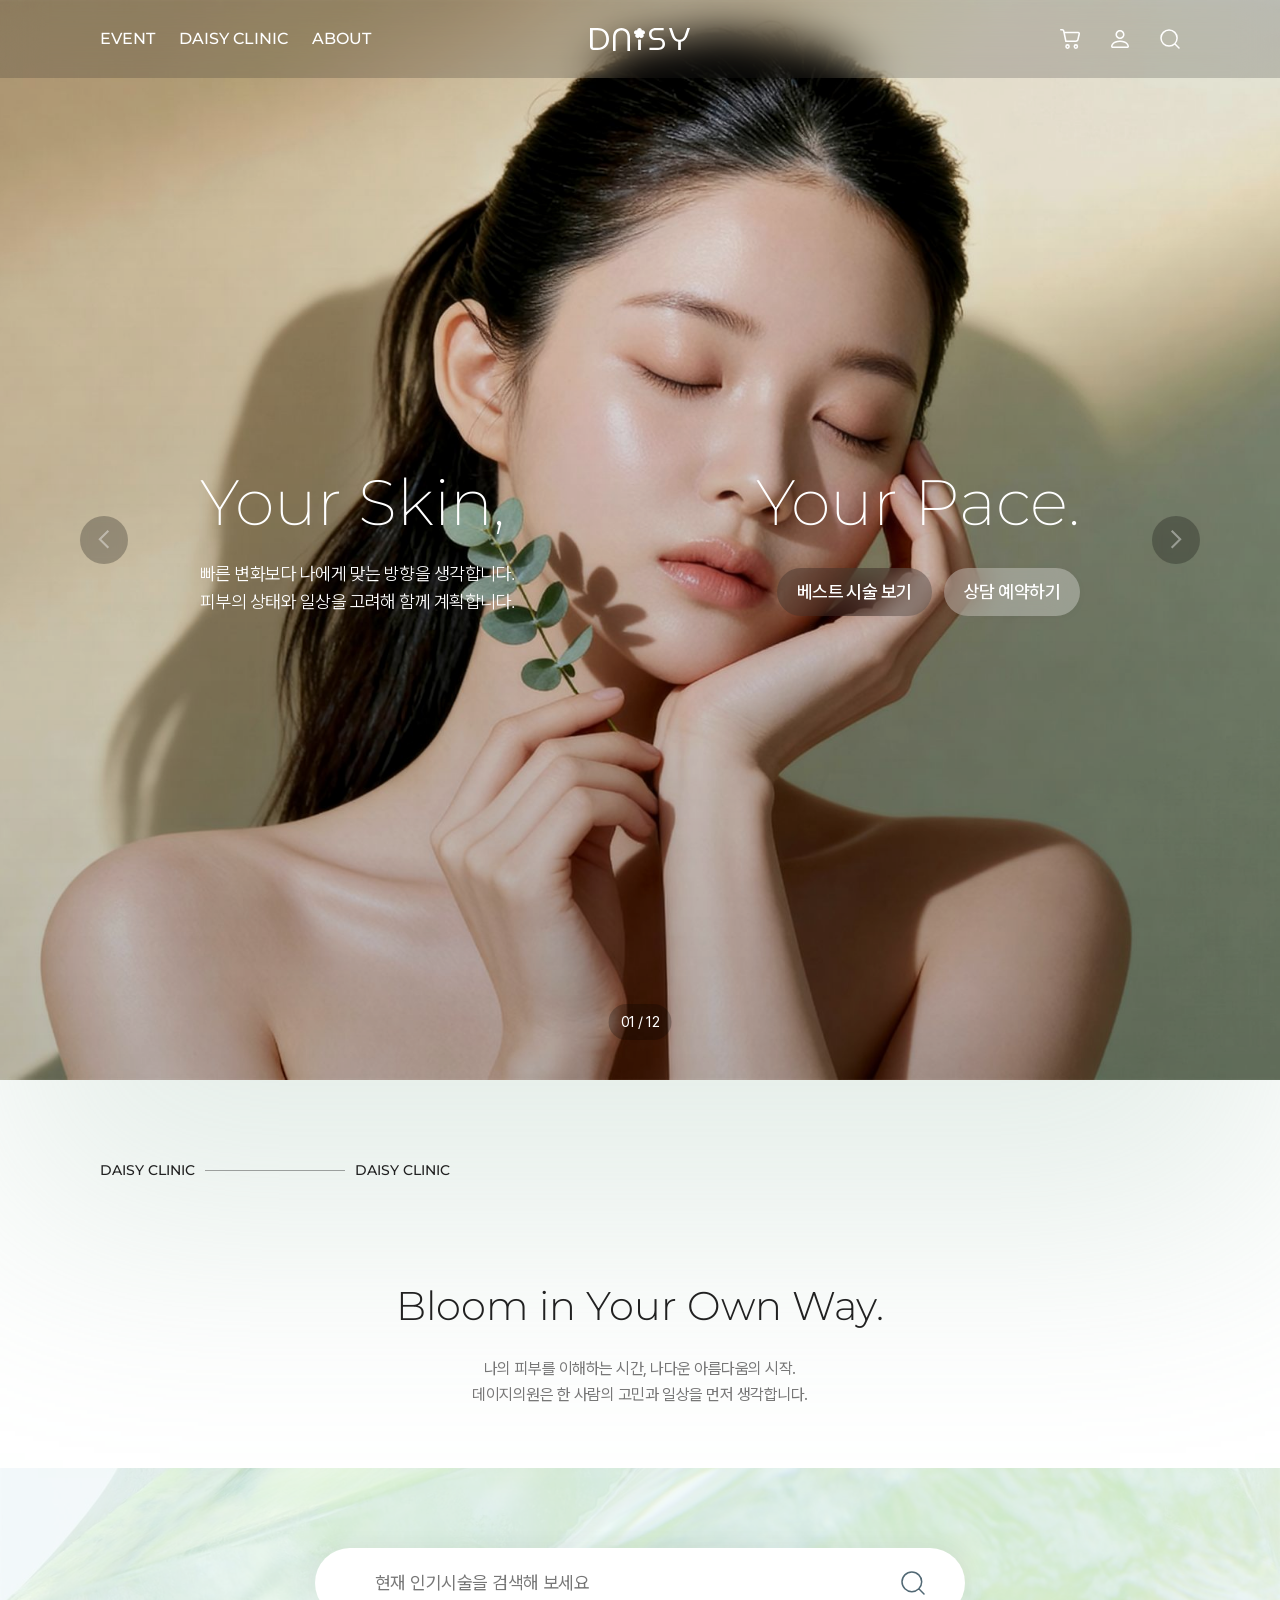
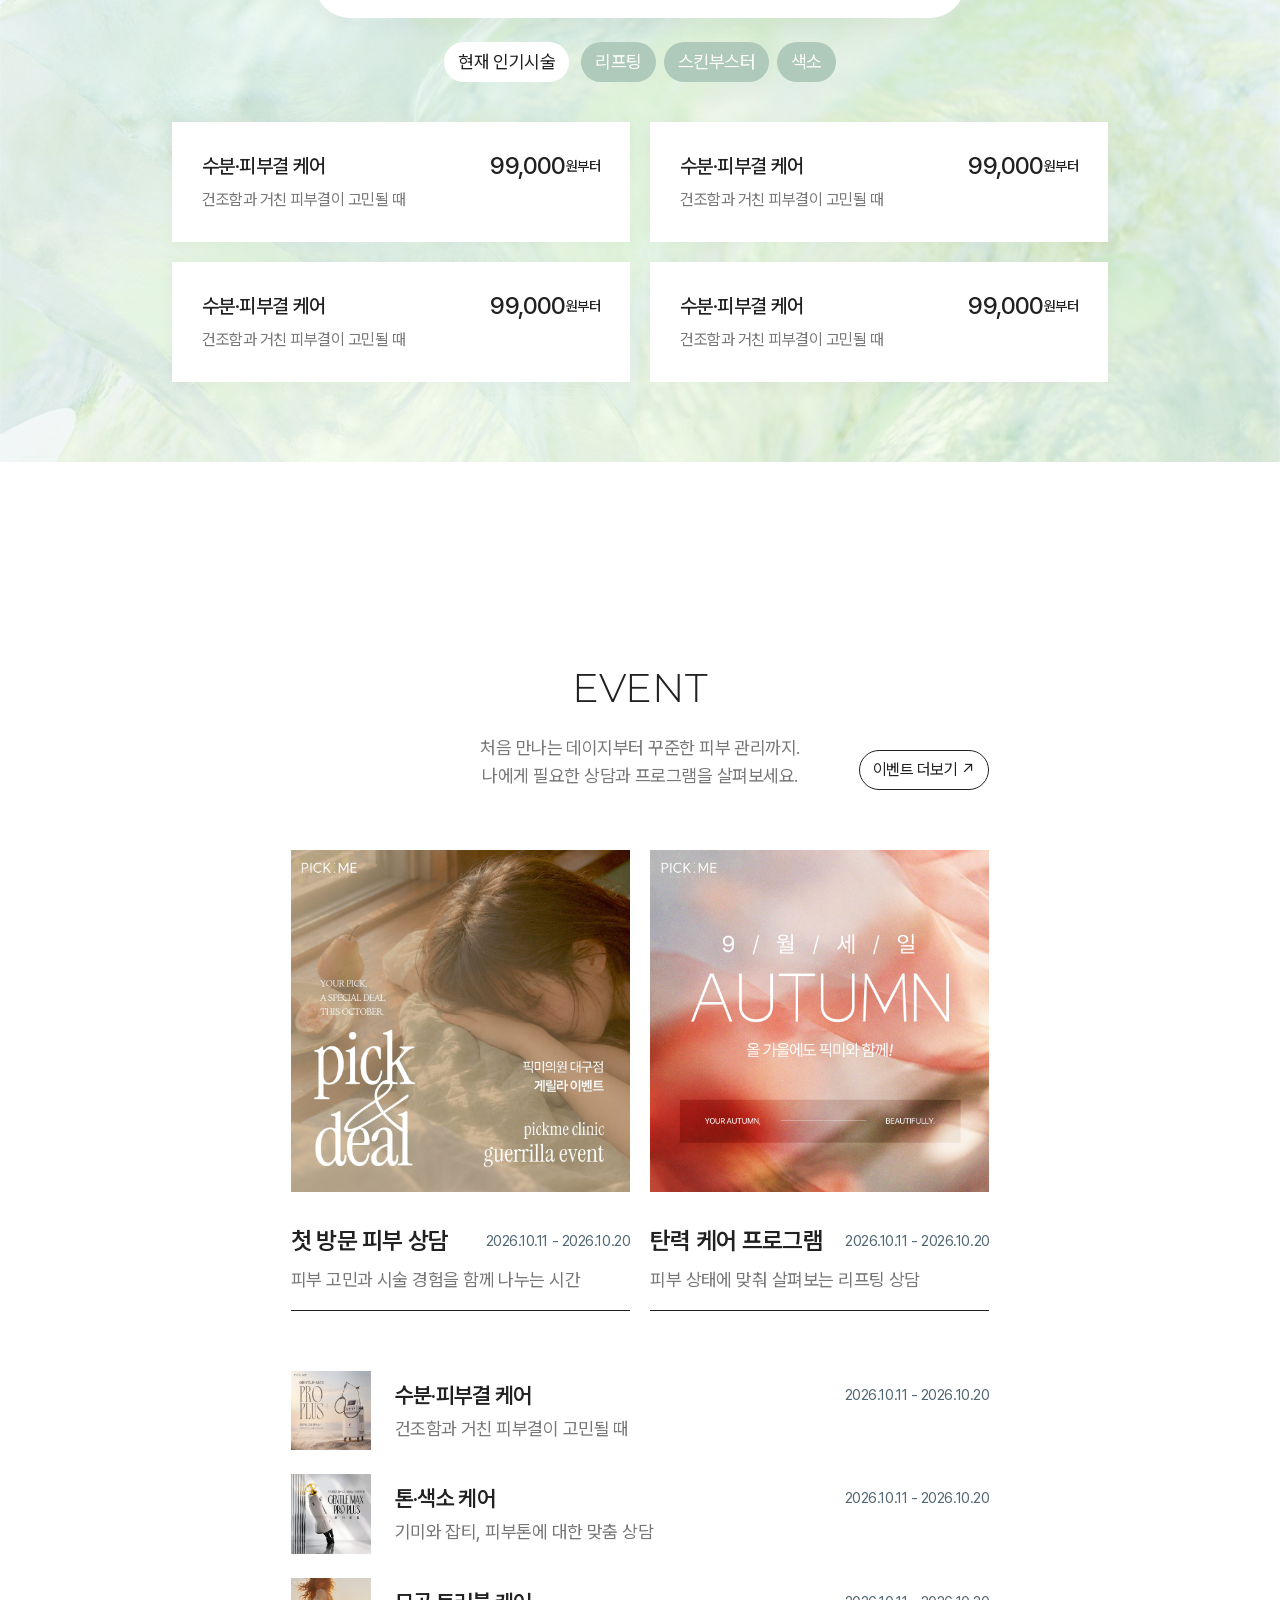
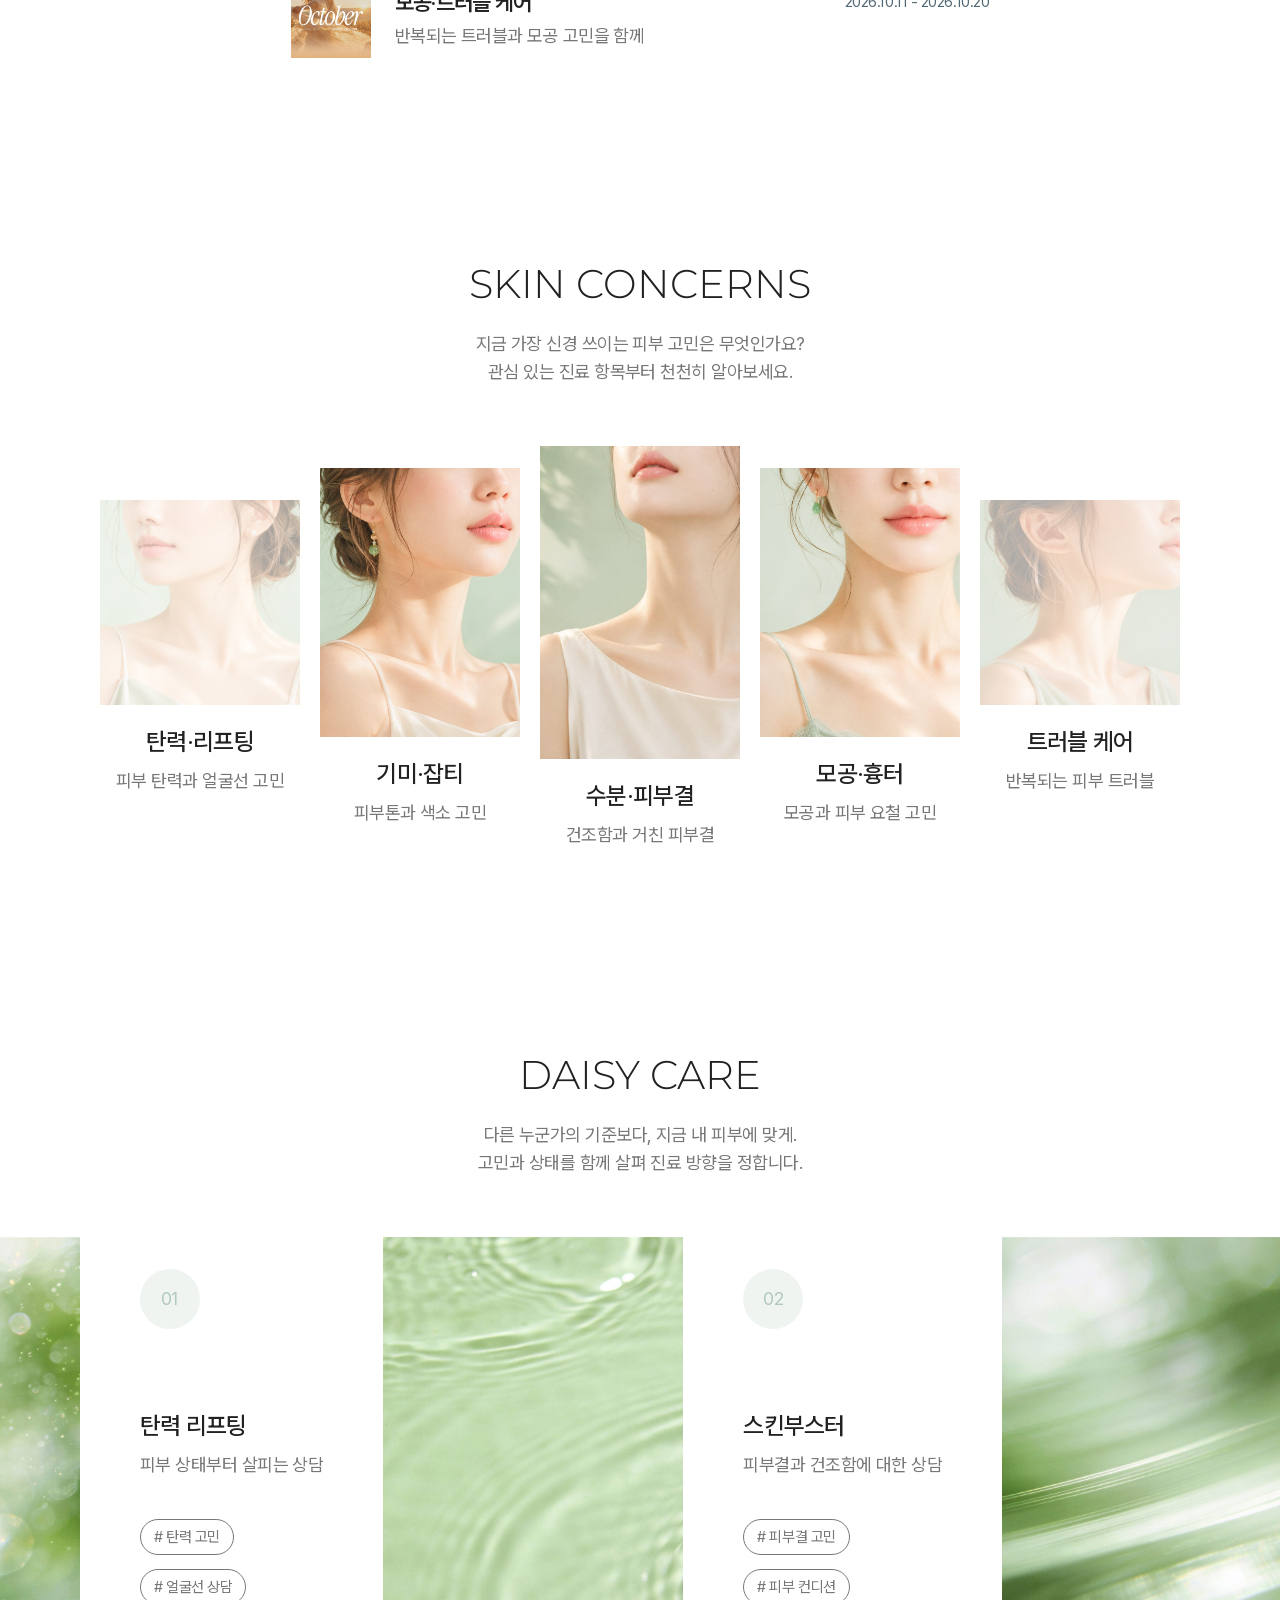
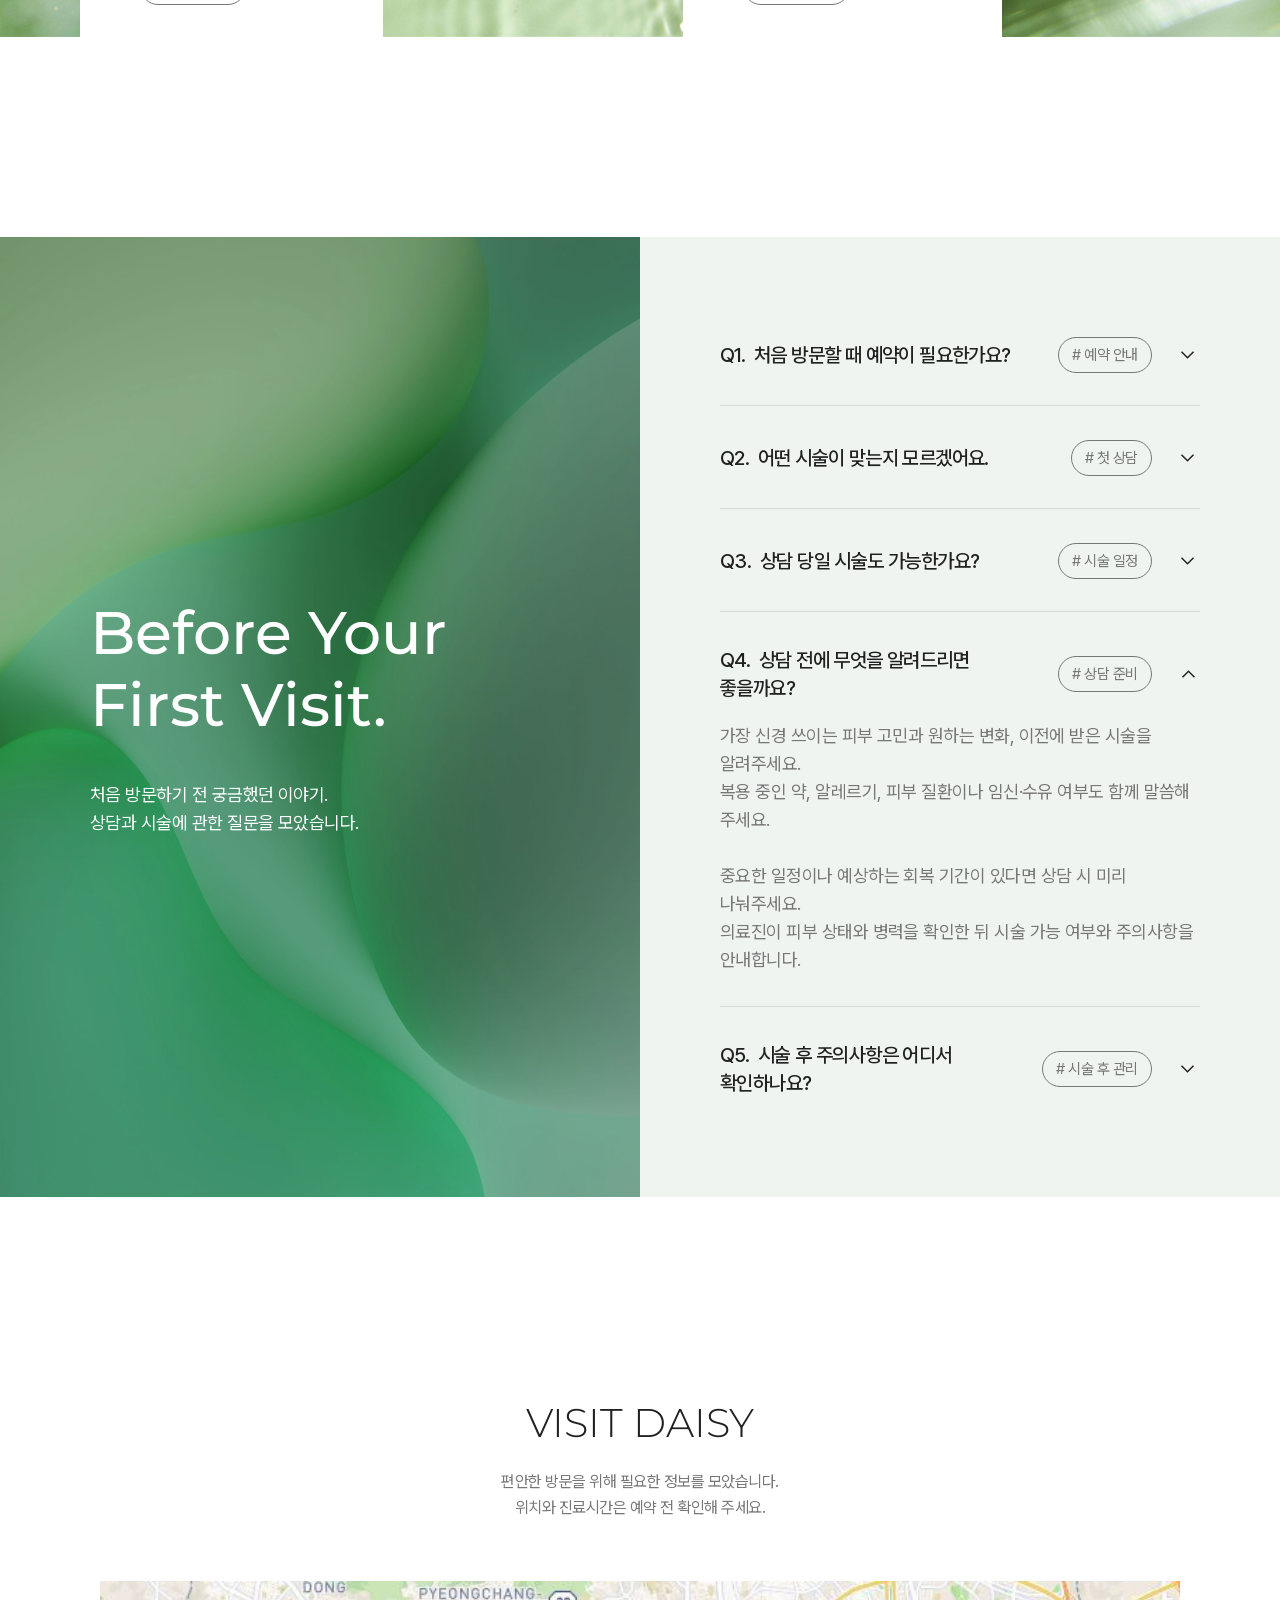
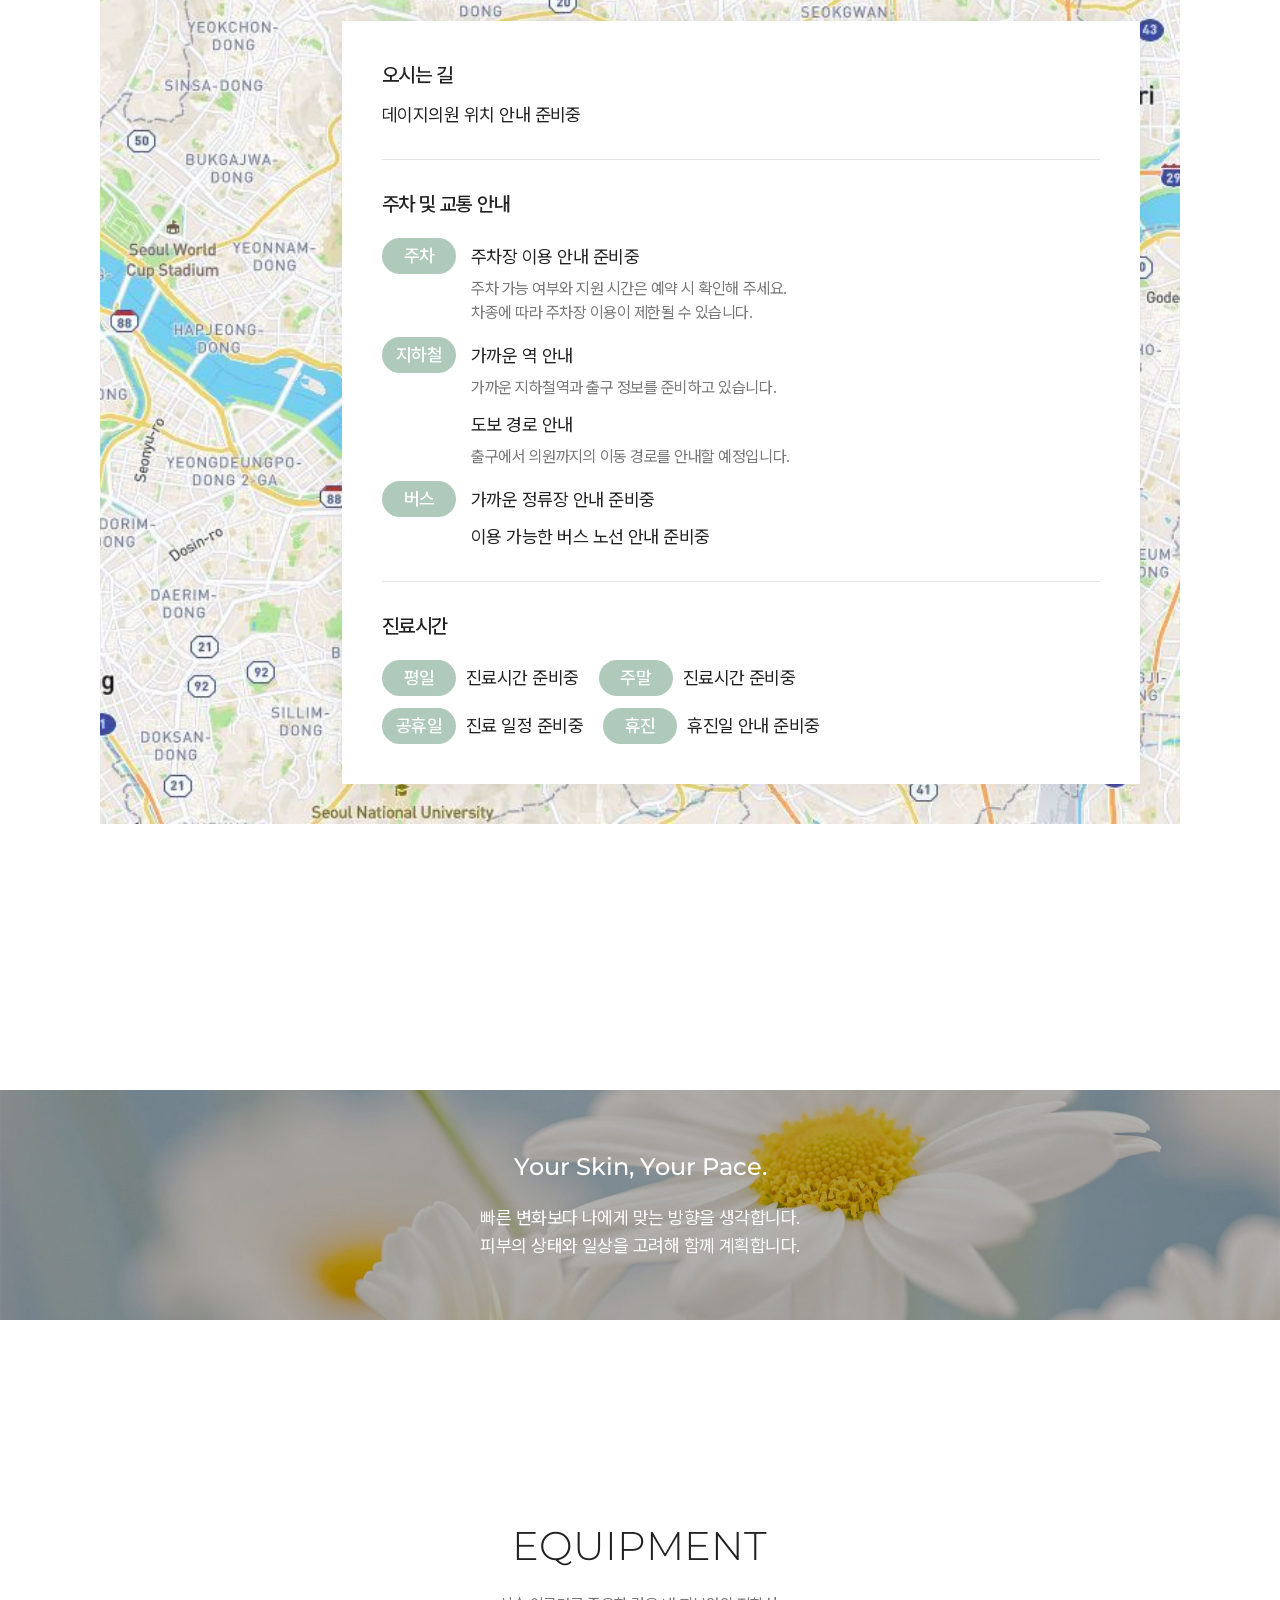
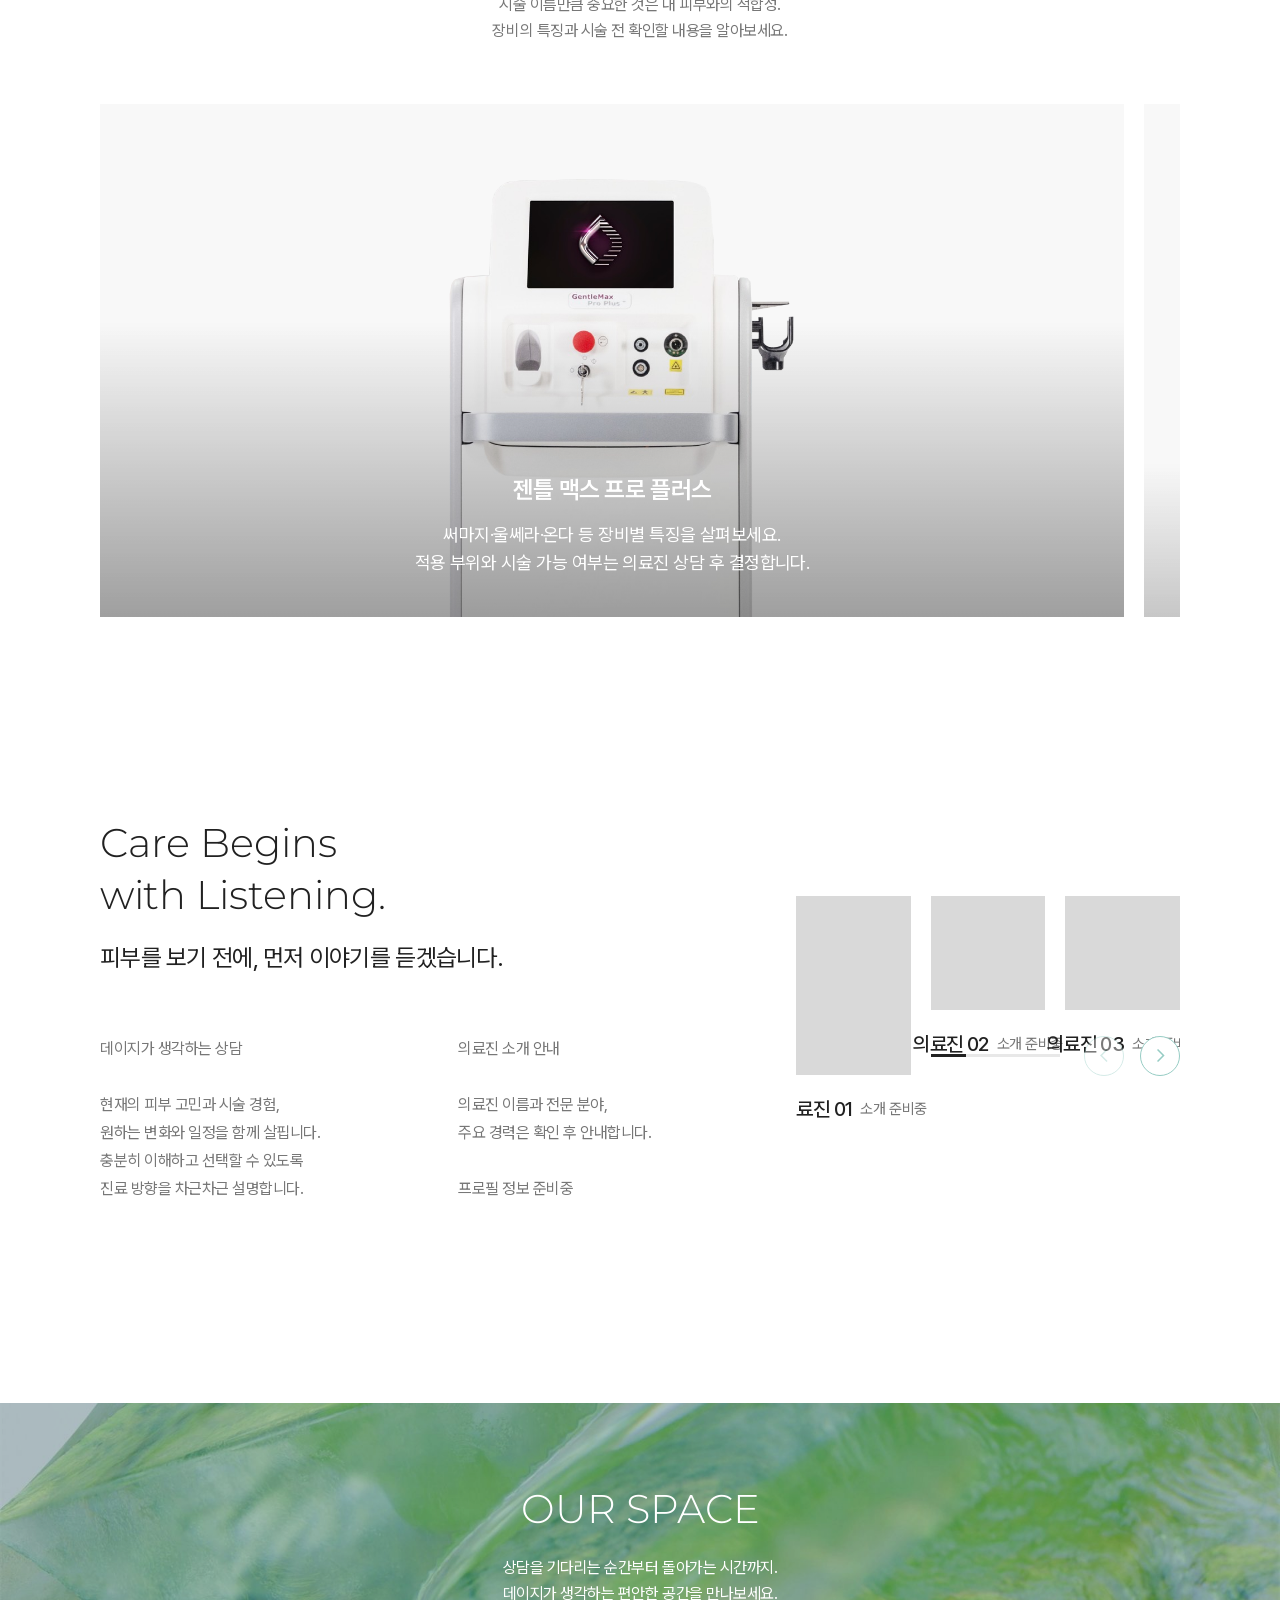
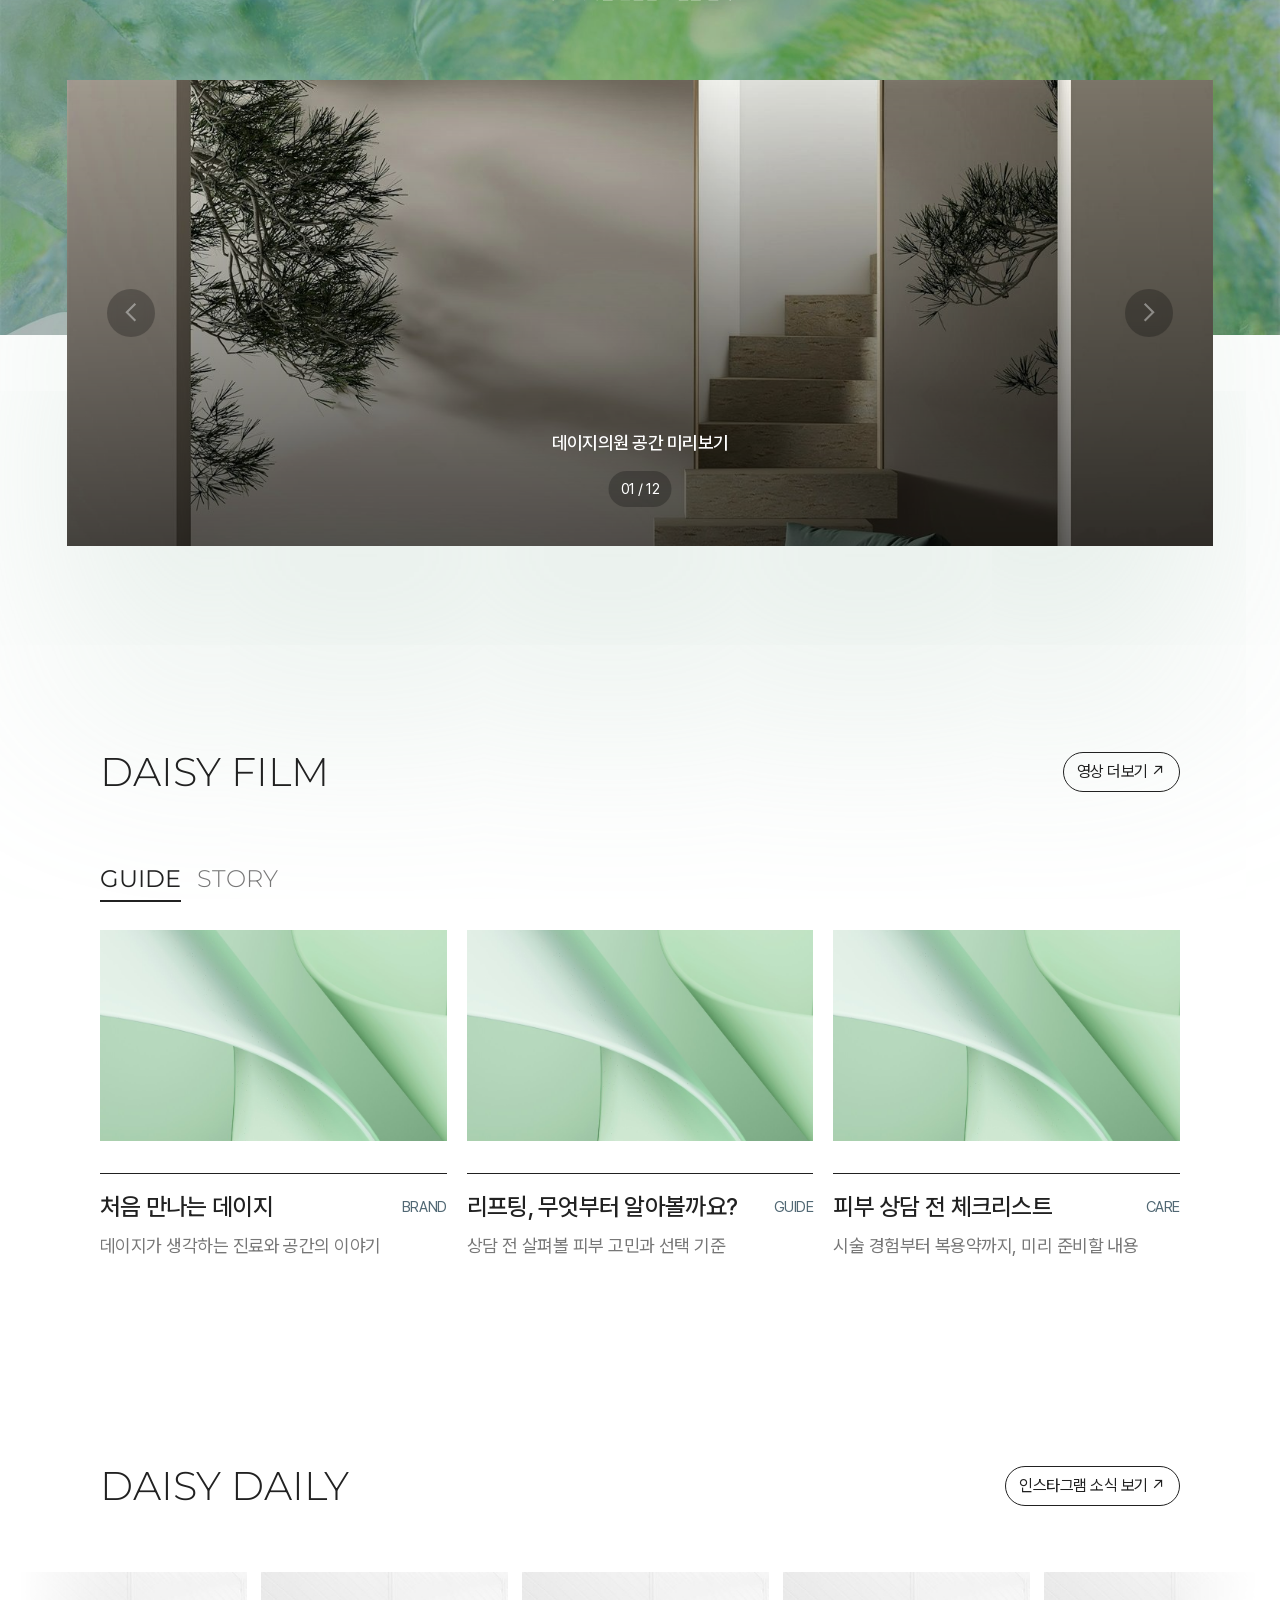
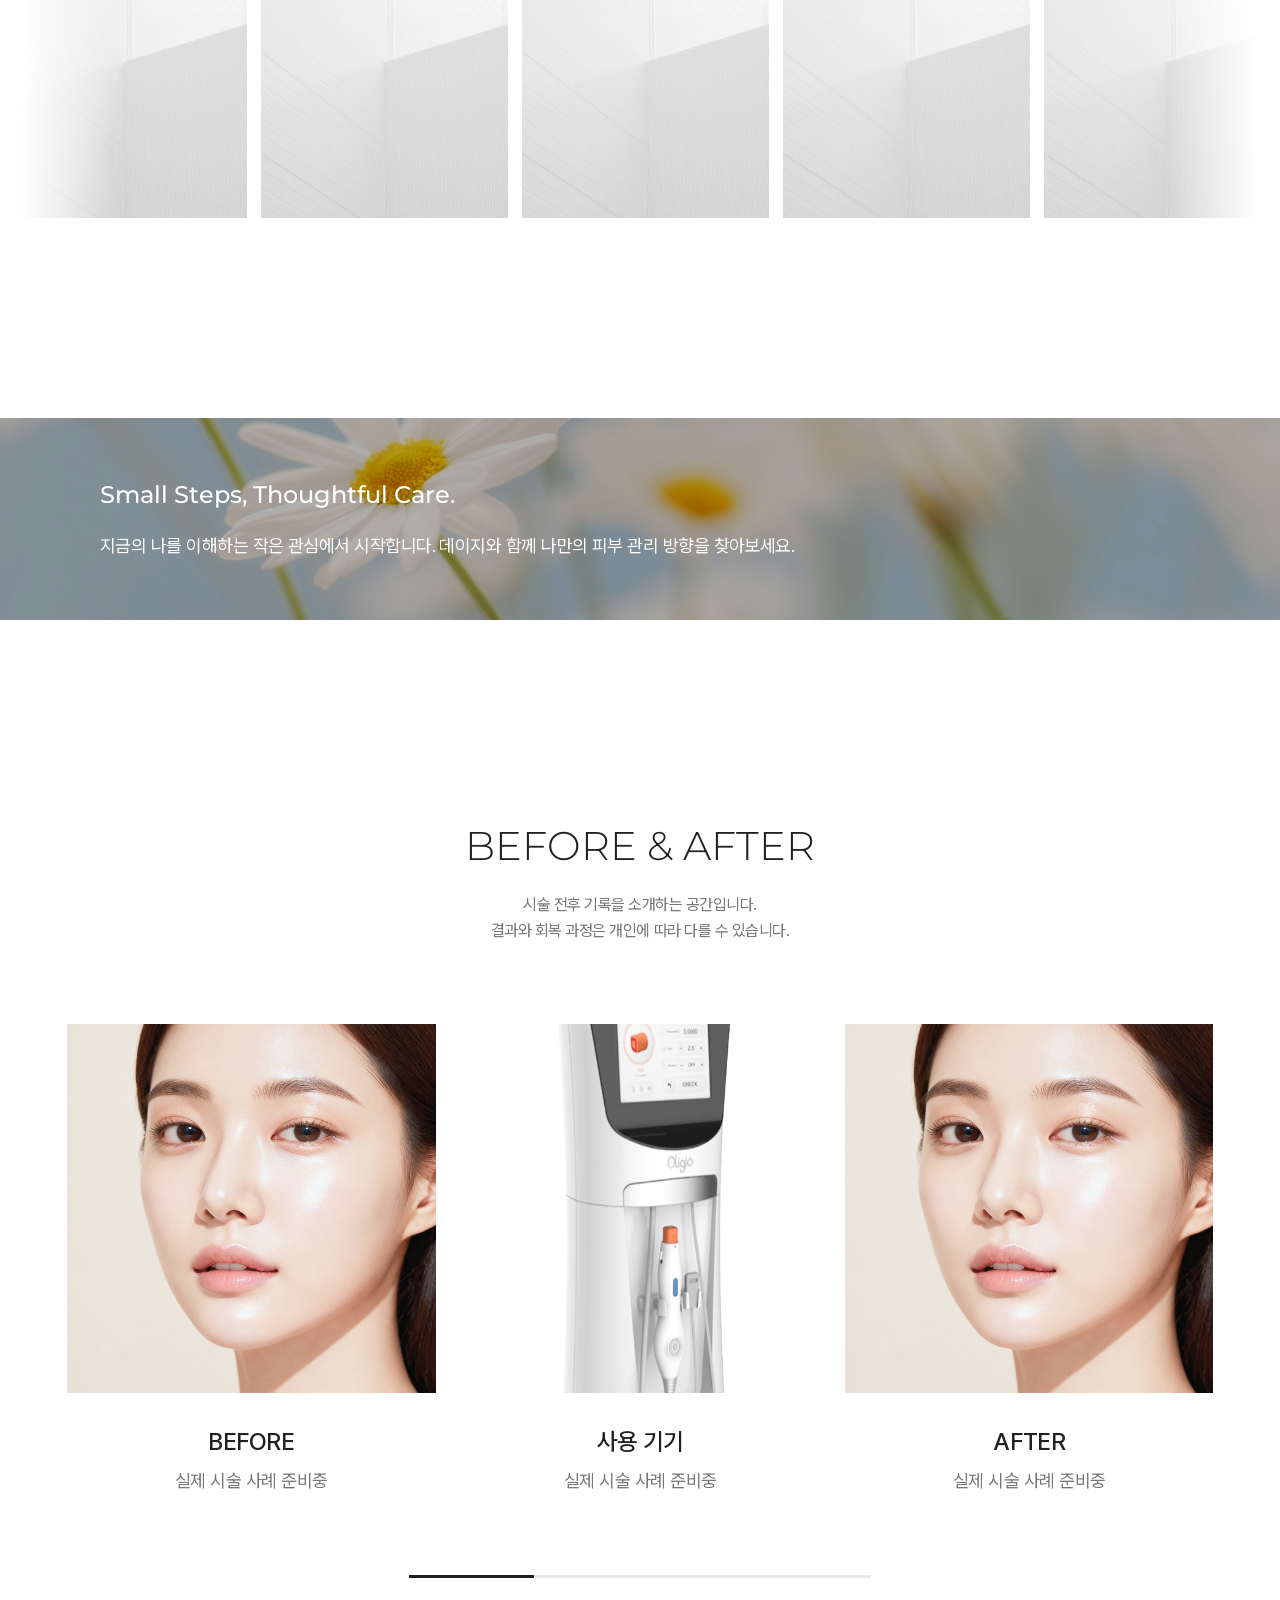
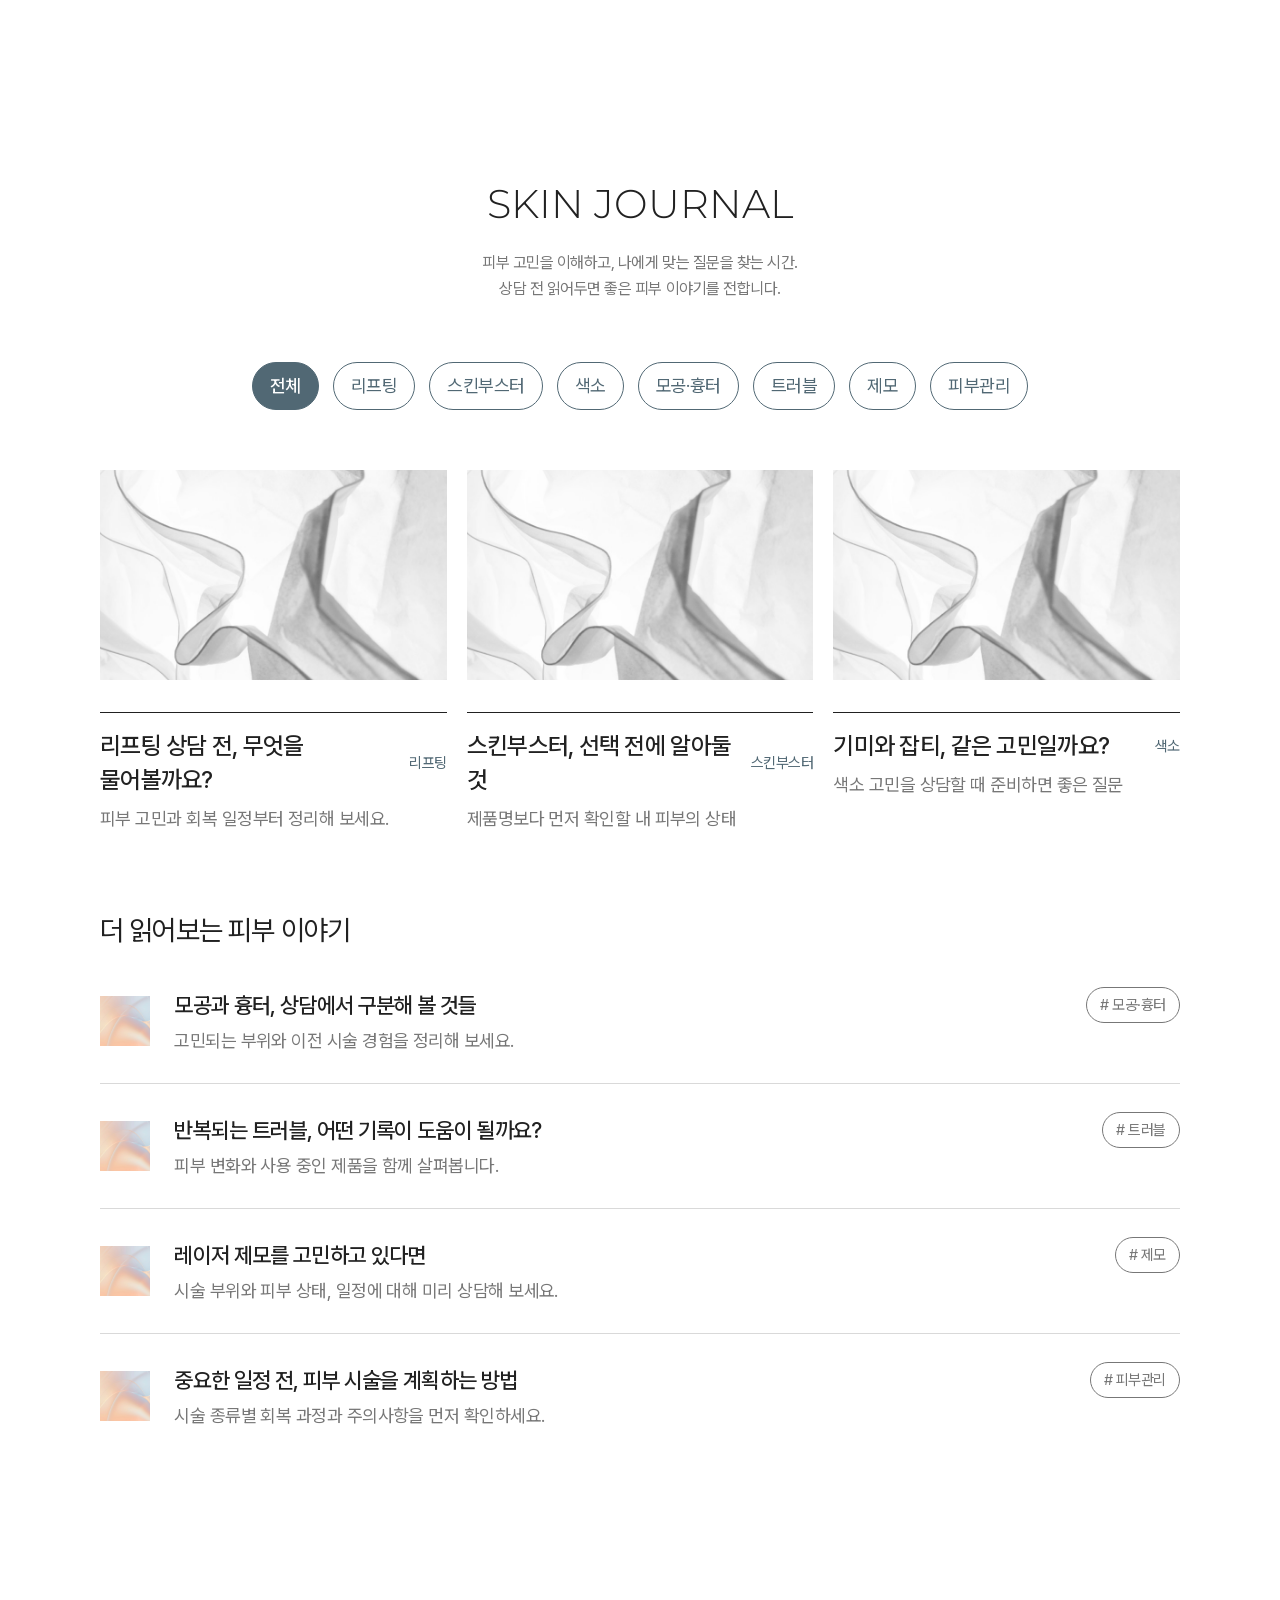
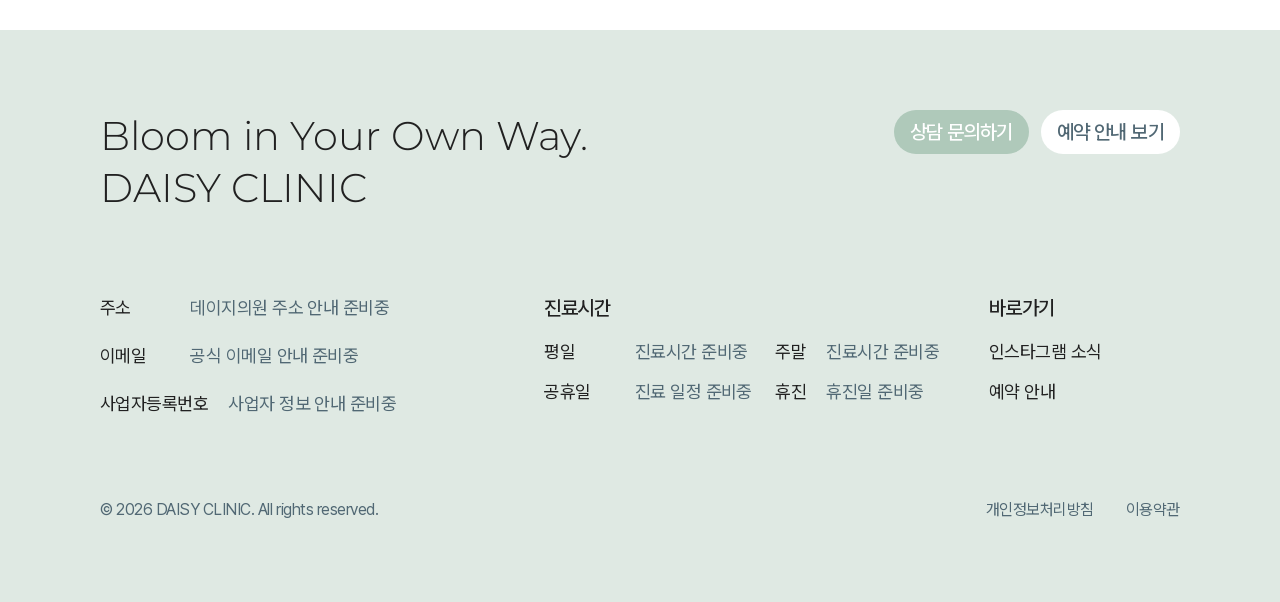
==== commit c00be0cd: "1119 반응형 추가" ====
--- a/html/index.html
+++ b/html/index.html
@@ -101,18 +101,21 @@
                 </div>
             </section>
 
-            <div class="dy-brand-line" aria-hidden="true">
-                <span>DAISY CLINIC</span>
-                <i></i>
-                <span>DAISY CLINIC</span>
-            </div>
-
             <!-- 02 의원 소개 -->
             <section id="intro" class="sect-dy-intro">
+                <div class="dy-brand-line" aria-hidden="true">
+                    <span>DAISY CLINIC</span>
+                    <i></i>
+                    <span>DAISY CLINIC</span>
+                </div>
                 <div class="dy-tit-area">
                     <h2 class="dy-tit">Bloom in Your Own Way.</h2>
                     <p class="dy-sub dy-sub-sm">나의 피부를 이해하는 시간, 나다운 아름다움의 시작.<br>데이지의원은 한 사람의 고민과 일상을 먼저 생각합니다.</p>
                 </div>
+            </section>
+
+            <!-- 02-1 인기시술 검색 -->
+            <section class="sect-dy-search">
                 <div class="dy-intro-area">
                     <img src="../assets/images/main/intro_bg.jpg" alt="" class="dy-intro-bg">
                     <div class="dy-intro-search-area">
@@ -486,58 +489,60 @@
                     <h2 class="dy-tit">VISIT DAISY</h2>
                     <p class="dy-sub dy-sub-sm">편안한 방문을 위해 필요한 정보를 모았습니다.<br>위치와 진료시간은 예약 전 확인해 주세요.</p>
                 </div>
-                <div class="dy-visit-map"><img src="../assets/images/main/map_sample.jpg" alt="데이지의원 위치 지도"></div>
-                <div class="dy-visit-panel">
-                    <div class="dy-visit-block dy-visit-addr">
-                        <p class="tit">오시는 길</p>
-                        <p class="txt">데이지의원 위치 안내 준비중</p>
-                    </div>
-                    <div class="dy-visit-line"></div>
-                    <div class="dy-visit-block">
-                        <p class="tit">주차 및 교통 안내</p>
-                        <ul class="dy-visit-list">
-                            <li class="dy-visit-row">
-                                <span class="dy-label">주차</span>
-                                <div class="cont">
-                                    <p class="main">주차장 이용 안내 준비중</p>
-                                    <p class="sub">주차 가능 여부와 지원 시간은 예약 시 확인해 주세요.<br>차종에 따라 주차장 이용이 제한될 수 있습니다.</p>
-                                </div>
-                            </li>
-                            <li class="dy-visit-row">
-                                <span class="dy-label">지하철</span>
-                                <div class="cont">
-                                    <div class="cont-item">
-                                        <p class="main">가까운 역 안내</p>
-                                        <p class="sub">가까운 지하철역과 출구 정보를 준비하고 있습니다.</p>
+                <div class="dy-visit-area">
+                    <div class="dy-visit-map"><img src="../assets/images/main/map_sample.jpg" alt="데이지의원 위치 지도"></div>
+                    <div class="dy-visit-panel">
+                        <div class="dy-visit-block dy-visit-addr">
+                            <p class="tit">오시는 길</p>
+                            <p class="txt">데이지의원 위치 안내 준비중</p>
+                        </div>
+                        <div class="dy-visit-line"></div>
+                        <div class="dy-visit-block">
+                            <p class="tit">주차 및 교통 안내</p>
+                            <ul class="dy-visit-list">
+                                <li class="dy-visit-row">
+                                    <span class="dy-label">주차</span>
+                                    <div class="cont">
+                                        <p class="main">주차장 이용 안내 준비중</p>
+                                        <p class="sub">주차 가능 여부와 지원 시간은 예약 시 확인해 주세요.<br>차종에 따라 주차장 이용이 제한될 수 있습니다.</p>
                                     </div>
-                                    <div class="cont-item">
-                                        <p class="main">도보 경로 안내</p>
-                                        <p class="sub">출구에서 의원까지의 이동 경로를 안내할 예정입니다.</p>
+                                </li>
+                                <li class="dy-visit-row">
+                                    <span class="dy-label">지하철</span>
+                                    <div class="cont">
+                                        <div class="cont-item">
+                                            <p class="main">가까운 역 안내</p>
+                                            <p class="sub">가까운 지하철역과 출구 정보를 준비하고 있습니다.</p>
+                                        </div>
+                                        <div class="cont-item">
+                                            <p class="main">도보 경로 안내</p>
+                                            <p class="sub">출구에서 의원까지의 이동 경로를 안내할 예정입니다.</p>
+                                        </div>
                                     </div>
-                                </div>
-                            </li>
-                            <li class="dy-visit-row">
-                                <span class="dy-label">버스</span>
-                                <div class="cont cont-bus">
-                                    <p class="main">가까운 정류장 안내 준비중</p>
-                                    <p class="main">이용 가능한 버스 노선 안내 준비중</p>
-                                </div>
-                            </li>
-                        </ul>
-                    </div>
-                    <div class="dy-visit-line"></div>
-                    <div class="dy-visit-block">
-                        <p class="tit">진료시간</p>
-                        <ul class="dy-visit-time-list">
-                            <li class="dy-visit-time">
-                                <div class="dy-visit-time-item"><span class="dy-label">평일</span><span class="txt">진료시간 준비중</span></div>
-                                <div class="dy-visit-time-item"><span class="dy-label">주말</span><span class="txt">진료시간 준비중</span></div>
-                            </li>
-                            <li class="dy-visit-time">
-                                <div class="dy-visit-time-item"><span class="dy-label">공휴일</span><span class="txt">진료 일정 준비중</span></div>
-                                <div class="dy-visit-time-item"><span class="dy-label">휴진</span><span class="txt">휴진일 안내 준비중</span></div>
-                            </li>
-                        </ul>
+                                </li>
+                                <li class="dy-visit-row">
+                                    <span class="dy-label">버스</span>
+                                    <div class="cont cont-bus">
+                                        <p class="main">가까운 정류장 안내 준비중</p>
+                                        <p class="main">이용 가능한 버스 노선 안내 준비중</p>
+                                    </div>
+                                </li>
+                            </ul>
+                        </div>
+                        <div class="dy-visit-line"></div>
+                        <div class="dy-visit-block">
+                            <p class="tit">진료시간</p>
+                            <ul class="dy-visit-time-list">
+                                <li class="dy-visit-time">
+                                    <div class="dy-visit-time-item"><span class="dy-label">평일</span><span class="txt">진료시간 준비중</span></div>
+                                    <div class="dy-visit-time-item"><span class="dy-label">주말</span><span class="txt">진료시간 준비중</span></div>
+                                </li>
+                                <li class="dy-visit-time">
+                                    <div class="dy-visit-time-item"><span class="dy-label">공휴일</span><span class="txt">진료 일정 준비중</span></div>
+                                    <div class="dy-visit-time-item"><span class="dy-label">휴진</span><span class="txt">휴진일 안내 준비중</span></div>
+                                </li>
+                            </ul>
+                        </div>
                     </div>
                 </div>
             </section>
